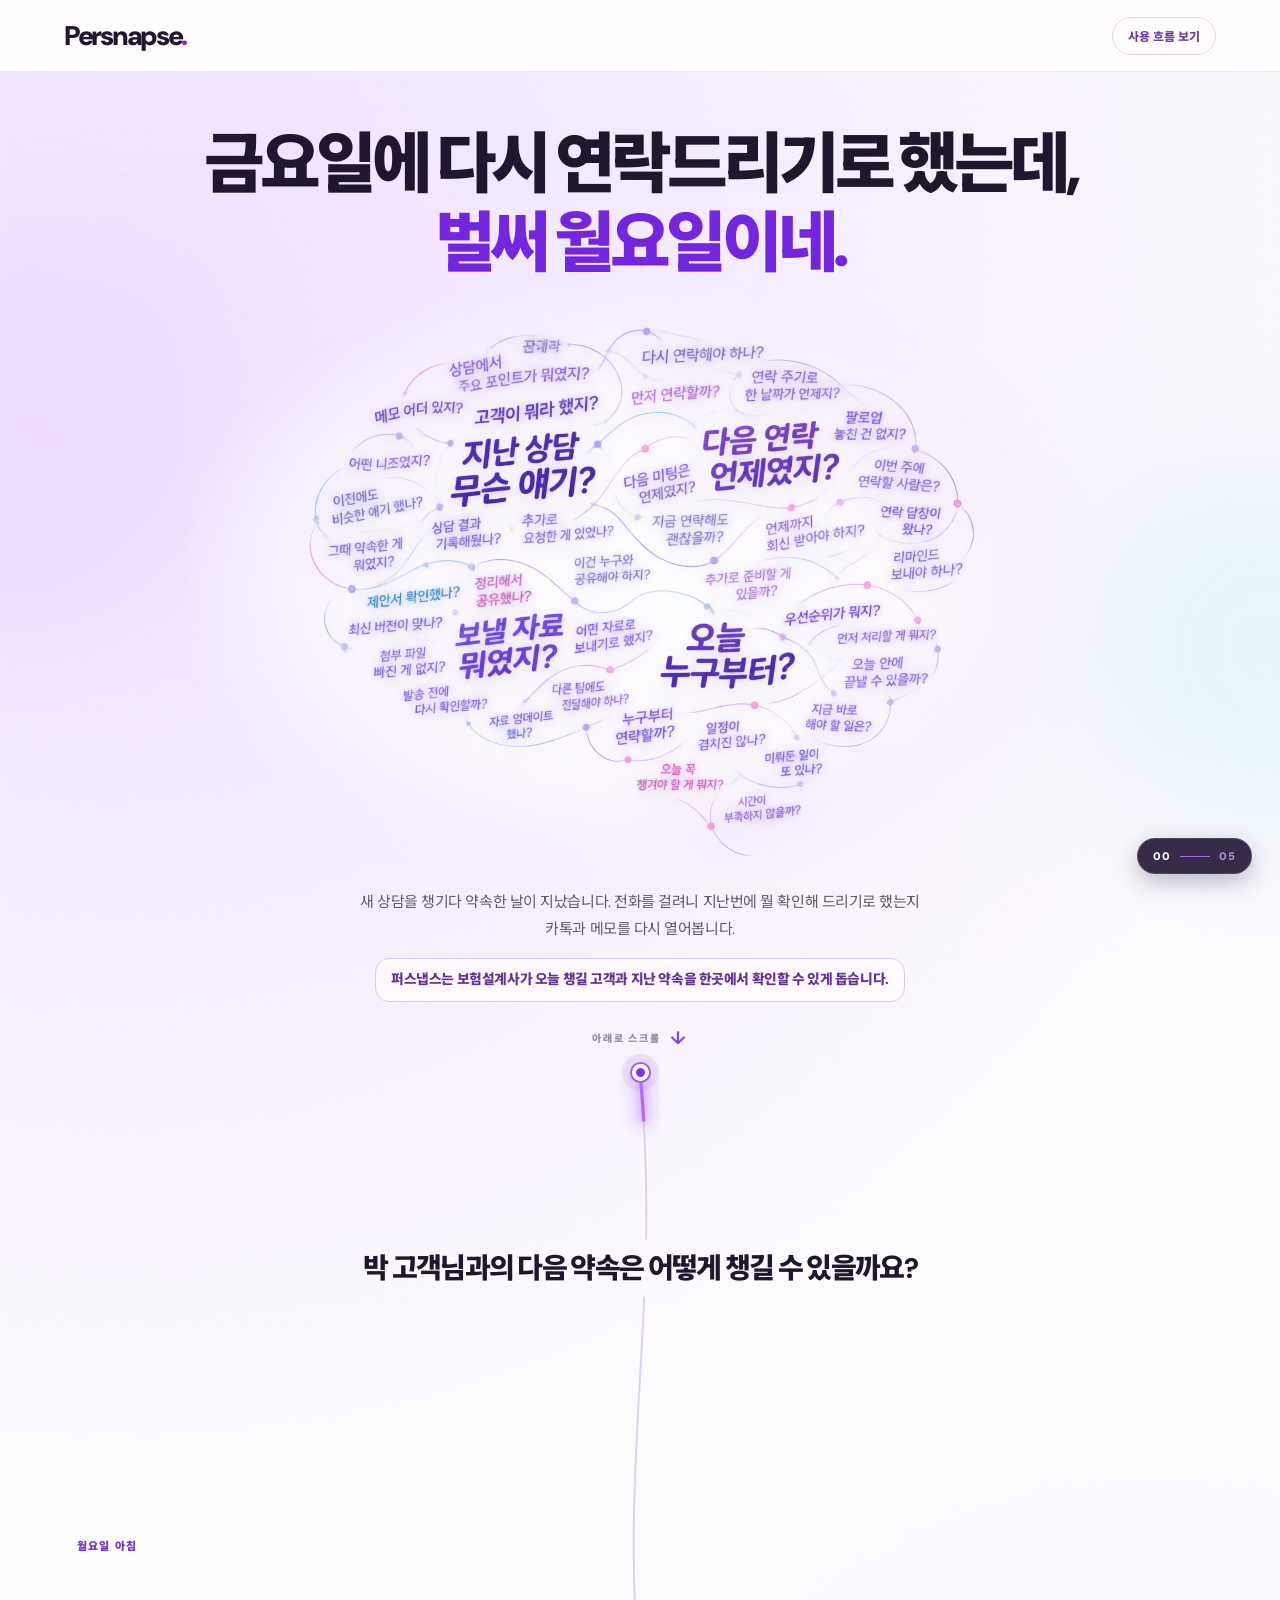
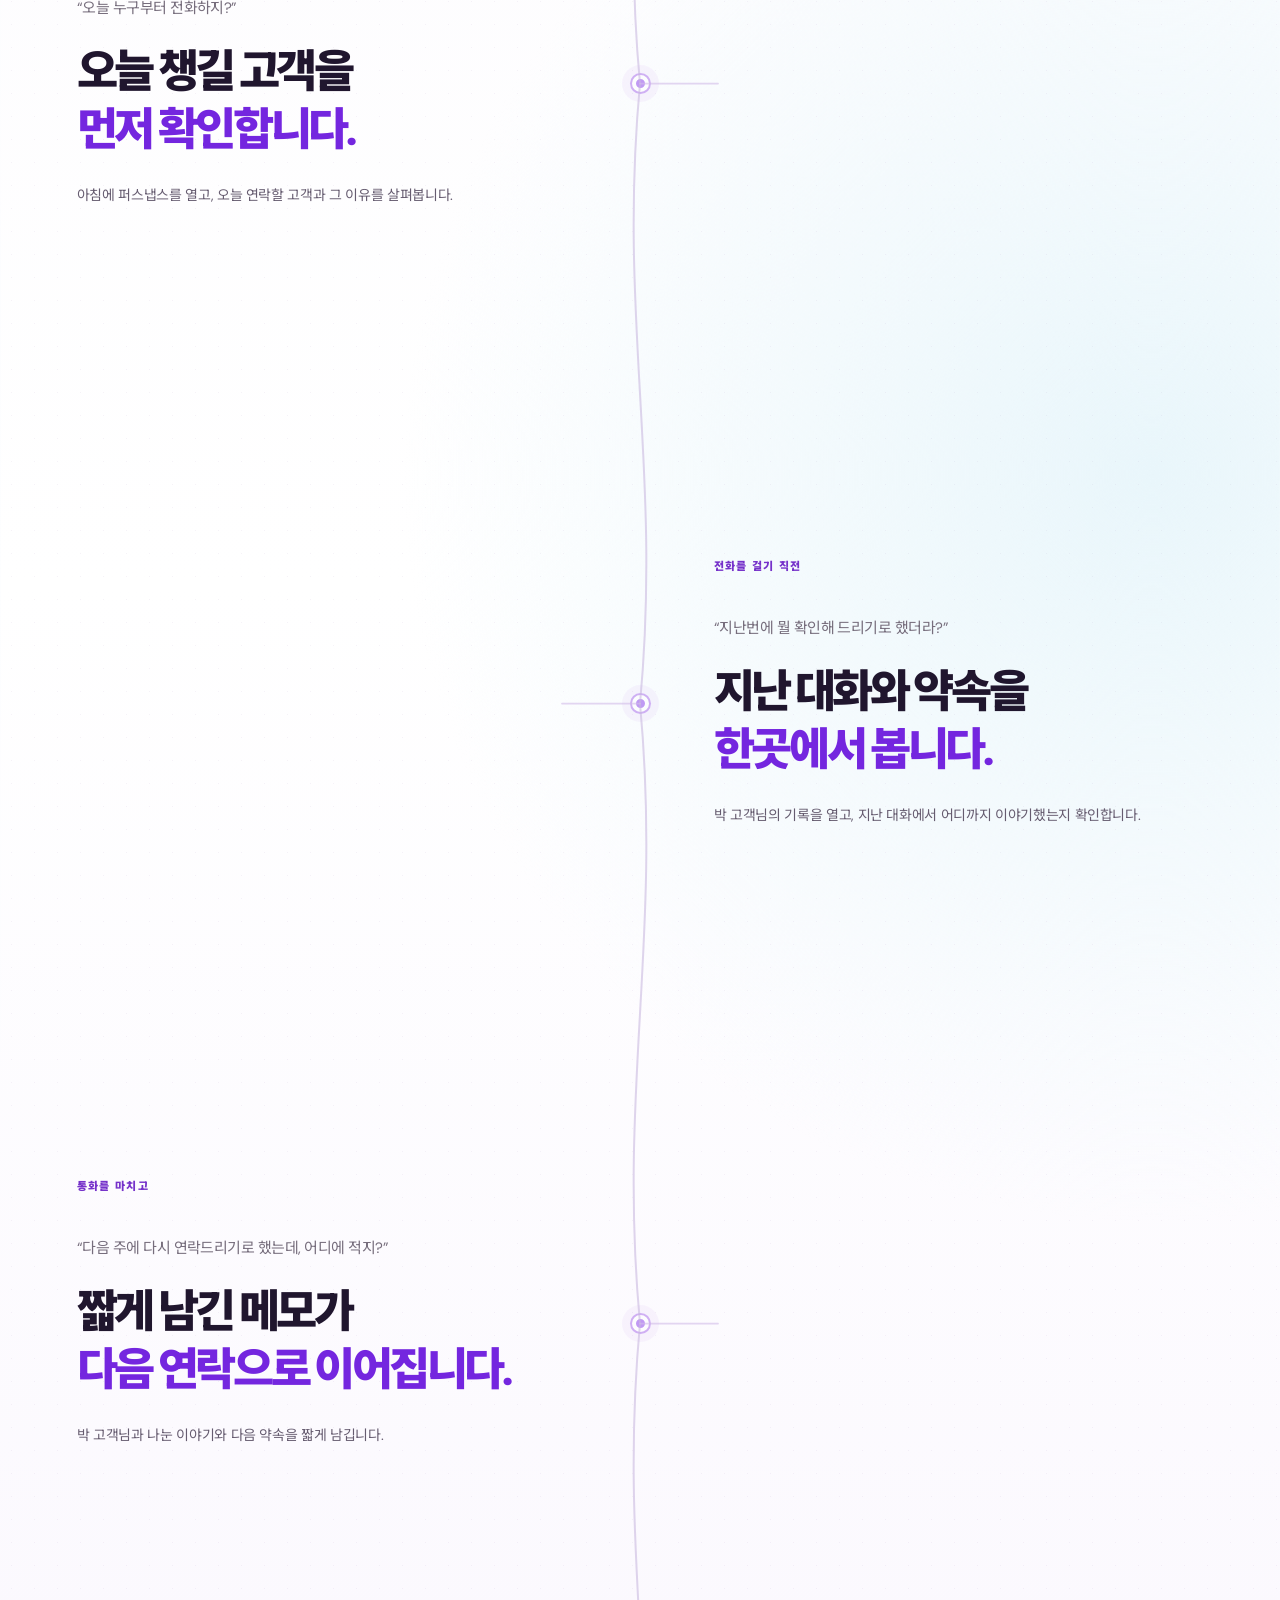
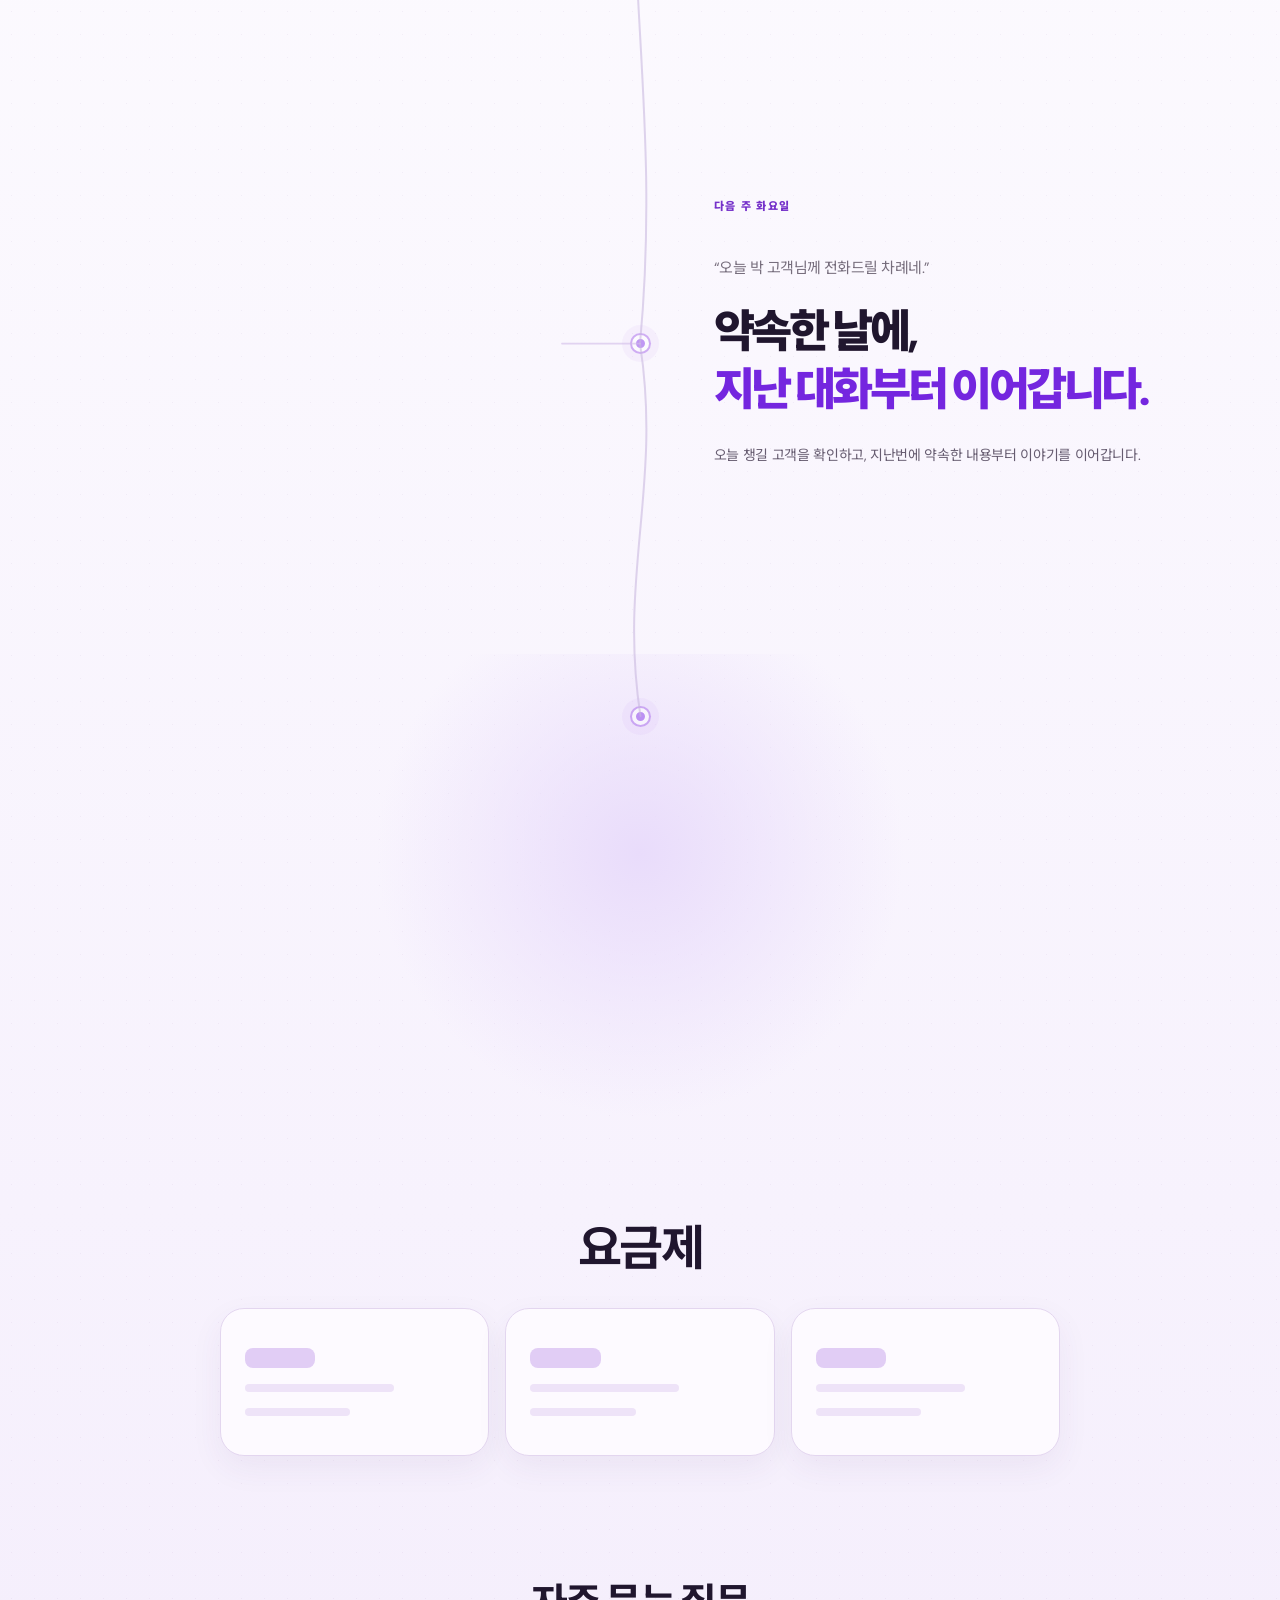
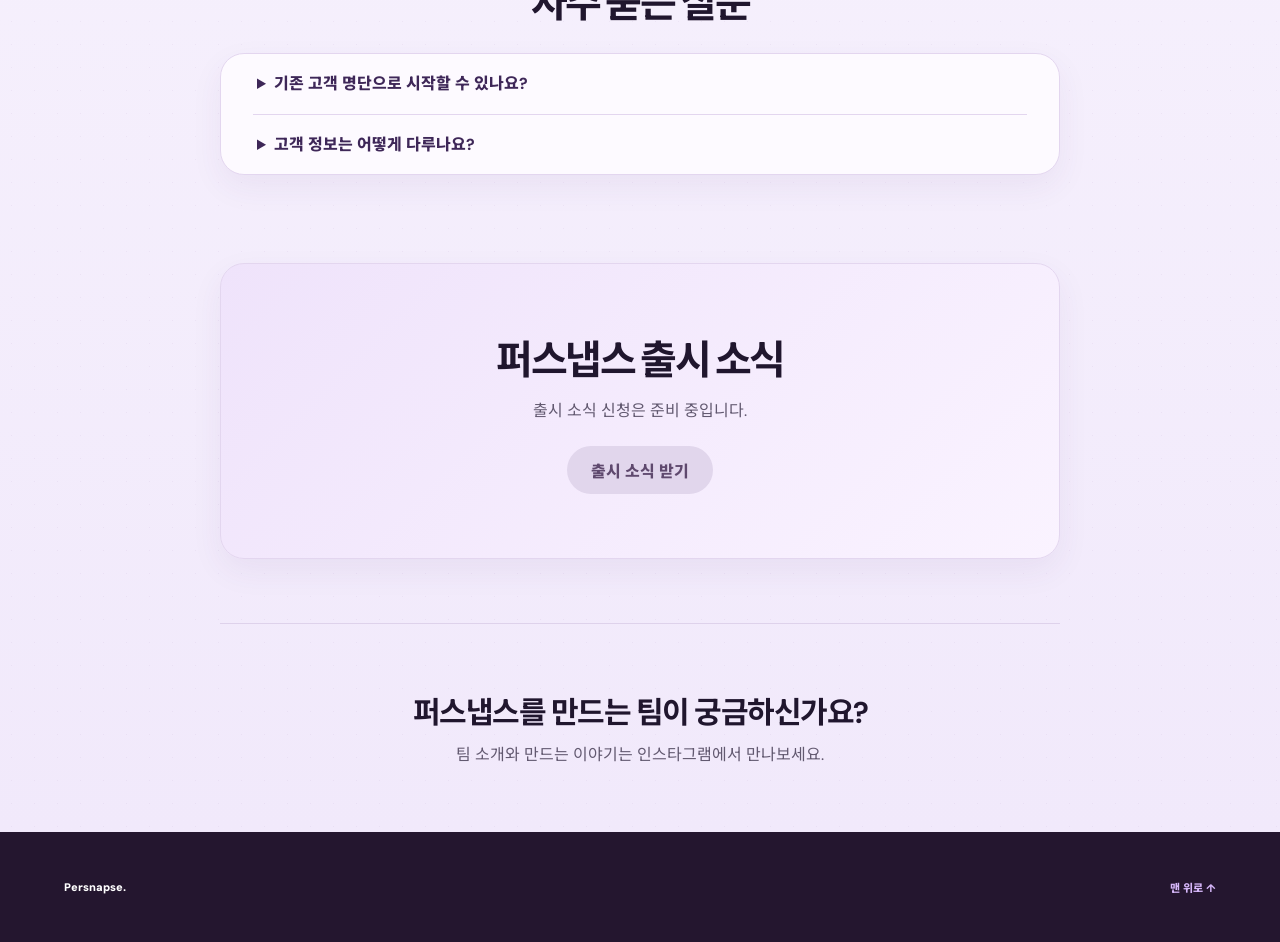
==== concept-01-flow/index.html @ 891c4ada "Update Persnapse concept one landing page" ====
<!doctype html>
<html lang="ko">
<head>
  <meta charset="utf-8">
  <meta name="viewport" content="width=device-width, initial-scale=1">
  <meta name="theme-color" content="#f7f5fc">
  <meta name="description" content="오늘 챙길 고객과 지난 약속을 한곳에서 확인하세요. 보험설계사를 위한 고객관리 도구 퍼스냅스.">
  <title>Persnapse — 다시 연락할 고객을 놓치지 않도록</title>
  <link rel="stylesheet" href="./styles.css?v=story-counter">
  <script src="./app.js?v=story-counter" defer></script>
</head>
<body>
  <header class="topbar">
    <a class="brand" href="#top" aria-label="퍼스냅스 처음으로">Persnapse<span>.</span></a>
    <a class="topbar-link" href="#scene-1">사용 흐름 보기</a>
  </header>

  <main class="story" id="story">
    <svg class="thread" id="thread" aria-hidden="true" preserveAspectRatio="none">
      <defs>
        <filter id="thread-glow" x="-100%" y="-100%" width="300%" height="300%"><feGaussianBlur stdDeviation="9"/></filter>
        <linearGradient id="active-gradient" x1="0" y1="0" x2="0" y2="1"><stop stop-color="#b86aff"/><stop offset=".55" stop-color="#7223e9"/><stop offset="1" stop-color="#35b4c6"/></linearGradient>
        <mask id="thread-text-mask" maskUnits="userSpaceOnUse" maskContentUnits="userSpaceOnUse"></mask>
      </defs>
      <g mask="url(#thread-text-mask)">
      <path class="thread-base" id="thread-base"></path>
      <path class="thread-halo" id="thread-halo"></path>
      <path class="thread-active" id="thread-active"></path>
      <g id="thread-branches"></g>
      <circle class="pulse-halo" id="pulse-halo" r="18"></circle>
      <circle class="pulse-core" id="pulse-core" r="6"></circle>
      <circle class="branch-pulse" id="branch-pulse" r="5"></circle>
      </g>
    </svg>

    <section class="hero" id="top" data-scene="0" aria-labelledby="hero-title">
      <div class="hero-glow glow-left" aria-hidden="true"></div>
      <div class="hero-glow glow-right" aria-hidden="true"></div>
      <div class="hero-stage">
        <div class="hero-intro">
          <h1 id="hero-title">금요일에 다시 연락드리기로 했는데,<br><em>벌써 월요일이네.</em></h1>
        </div>

        <figure class="brain-problem">
          <img class="problem-brain-image" src="../concept-02-assets/hero-thought-brain-v2.png" width="1536" height="1024" alt="지난 상담, 다음 연락, 보낼 자료와 오늘 챙길 고객에 관한 생각들이 글자로 뇌의 형태를 이룬 그림">
        </figure>

        <div class="hero-detail">
          <p>새 상담을 챙기다 약속한 날이 지났습니다. 전화를 걸려니 지난번에 뭘 확인해 드리기로 했는지 카톡과 메모를 다시 열어봅니다.</p>
          <p class="hero-answer">퍼스냅스는 보험설계사가 오늘 챙길 고객과 지난 약속을 한곳에서 확인할 수 있게 돕습니다.</p>
        </div>
      </div>
      <div class="hero-tail"><span class="scroll-hint">아래로 스크롤 <b aria-hidden="true">↓</b></span><span class="anchor" id="anchor-0" aria-hidden="true"></span></div>
    </section>

    <section class="story-intro">
      <p>박 고객님과의 다음 약속은 어떻게 챙길 수 있을까요?</p>
    </section>

    <section class="chapter" id="scene-1" data-scene="1" aria-labelledby="scene-1-title">
      <div class="chapter-copy">
        <div class="chapter-top"><span class="chapter-number">월요일 아침</span></div>
        <p class="before-action">“오늘 누구부터 전화하지?”</p>
        <h2 id="scene-1-title">오늘 챙길 고객을<br><em>먼저 확인합니다.</em></h2>
        <p class="feature-copy">아침에 퍼스냅스를 열고, 오늘 연락할 고객과 그 이유를 살펴봅니다.</p>
      </div>
      <span class="anchor chapter-anchor" id="anchor-1" aria-hidden="true"></span>
      <div class="chapter-art journey-art reveal">
        <span class="art-port" aria-hidden="true"></span>
        <h3>오늘 챙길 고객</h3>
        <div class="journey-card"><strong>박 고객님</strong><p>지난 금요일에 다시 연락하기로 했어요.</p></div>
      </div>
    </section>

    <section class="chapter chapter-flip" id="scene-2" data-scene="2" aria-labelledby="scene-2-title">
      <div class="chapter-copy">
        <div class="chapter-top"><span class="chapter-number">전화를 걸기 직전</span></div>
        <p class="before-action">“지난번에 뭘 확인해 드리기로 했더라?”</p>
        <h2 id="scene-2-title">지난 대화와 약속을<br><em>한곳에서 봅니다.</em></h2>
        <p class="feature-copy">박 고객님의 기록을 열고, 지난 대화에서 어디까지 이야기했는지 확인합니다.</p>
      </div>
      <span class="anchor chapter-anchor" id="anchor-2" aria-hidden="true"></span>
      <div class="chapter-art journey-art reveal">
        <span class="art-port" aria-hidden="true"></span>
        <h3>박 고객님과의 지난 대화</h3>
        <div class="journey-card"><strong>지난 상담 메모</strong><p>보내주신 서류를 확인하고 다시 전화드리기로 했어요.</p></div>
      </div>
    </section>

    <section class="chapter" id="scene-3" data-scene="3" aria-labelledby="scene-3-title">
      <div class="chapter-copy">
        <div class="chapter-top"><span class="chapter-number">통화를 마치고</span></div>
        <p class="before-action">“다음 주에 다시 연락드리기로 했는데, 어디에 적지?”</p>
        <h2 id="scene-3-title">짧게 남긴 메모가<br><em>다음 연락으로 이어집니다.</em></h2>
        <p class="feature-copy">박 고객님과 나눈 이야기와 다음 약속을 짧게 남깁니다.</p>
      </div>
      <span class="anchor chapter-anchor" id="anchor-3" aria-hidden="true"></span>
      <div class="chapter-art journey-art reveal">
        <span class="art-port" aria-hidden="true"></span>
        <h3>박 고객님과의 통화 기록</h3>
        <div class="journey-card"><strong>오늘 남긴 메모</strong><p>다음 주 화요일에 빠진 서류가 없는지 확인해서 연락드리기로 했어요.</p></div>
      </div>
    </section>

    <section class="chapter chapter-flip" id="scene-4" data-scene="4" aria-labelledby="scene-4-title">
      <div class="chapter-copy">
        <div class="chapter-top"><span class="chapter-number">다음 주 화요일</span></div>
        <p class="before-action">“오늘 박 고객님께 전화드릴 차례네.”</p>
        <h2 id="scene-4-title">약속한 날에,<br><em>지난 대화부터 이어갑니다.</em></h2>
        <p class="feature-copy">오늘 챙길 고객을 확인하고, 지난번에 약속한 내용부터 이야기를 이어갑니다.</p>
      </div>
      <span class="anchor chapter-anchor" id="anchor-4" aria-hidden="true"></span>
      <div class="chapter-art journey-art reveal">
        <span class="art-port" aria-hidden="true"></span>
        <h3>오늘 챙길 고객</h3>
        <div class="journey-card"><strong>박 고객님</strong><p>지난 통화에서 약속한 서류 확인 결과를 알려드릴 차례예요.</p></div>
      </div>
    </section>

    <section class="finale" id="scene-5" data-scene="5" aria-labelledby="final-title">
      <span class="anchor finale-anchor" id="anchor-5" aria-hidden="true"></span>
      <div class="finale-content reveal">
        <h2 id="final-title">보험 영업에만<br><em>열정을 쏟을 수 있게.</em></h2>
        <p>오늘 챙길 고객과 지난 약속은 퍼스냅스에서 확인하고, 고객과의 대화에 집중하세요.</p>
        <div class="finale-connection"><span>설계사</span><i></i><b aria-hidden="true">✦</b><i></i><span>고객</span></div>
      </div>
    </section>
    <div class="landing-ending">
      <section class="pricing-preview" aria-labelledby="pricing-title">
        <h2 id="pricing-title">요금제</h2>
        <div class="pricing-preview-grid" aria-hidden="true">
          <div class="pricing-preview-card"><i></i><i></i><i></i></div>
          <div class="pricing-preview-card"><i></i><i></i><i></i></div>
          <div class="pricing-preview-card"><i></i><i></i><i></i></div>
        </div>
      </section>
      <section class="landing-faq" aria-labelledby="faq-title">
        <h2 id="faq-title">자주 묻는 질문</h2>
        <div class="landing-faq-list">
          <details>
            <summary>기존 고객 명단으로 시작할 수 있나요?</summary>
            <p>지금 쓰고 계신 엑셀이나 CSV 명단으로 시작할 수 있도록 준비 중입니다. 지원하는 파일 형식과 필수 항목은 출시할 때 안내하겠습니다.</p>
          </details>
          <details>
            <summary>고객 정보는 어떻게 다루나요?</summary>
            <p>어떤 고객 정보를 받는지, 얼마나 보관하는지, 삭제는 어떻게 요청하는지 출시 전에 개인정보 처리 안내에서 확인할 수 있도록 준비하겠습니다.</p>
          </details>
        </div>
      </section>
      <section class="launch-section" aria-labelledby="launch-title">
        <h2 id="launch-title">퍼스냅스 출시 소식</h2>
        <p id="launch-status">출시 소식 신청은 준비 중입니다.</p>
        <!-- Replace the disabled button with a link when signups open. -->
        <button class="launch-button" type="button" aria-describedby="launch-status" disabled>출시 소식 받기</button>
      </section>
      <section class="team-section" aria-labelledby="team-title">
        <h2 id="team-title">퍼스냅스를 만드는 팀이 궁금하신가요?</h2>
        <p>팀 소개와 만드는 이야기는 인스타그램에서 만나보세요.</p>
        <!-- Add the official Instagram profile link here when the team provides its URL. -->
      </section>
    </div>
  </main>

  <footer class="site-footer"><span>Persnapse.</span><a href="#top">맨 위로 ↑</a></footer>
  <div class="scene-counter" aria-hidden="true"><span id="counter-now">00</span><i></i><span>05</span></div>
</body>
</html>
---- concept-01-flow/styles.css ----
@import url('https://fonts.googleapis.com/css2?family=DM+Sans:wght@400;500;600;700;800&family=Noto+Sans+KR:wght@400;500;600;700;800;900&display=swap');

:root{--ink:#20162e;--muted:#756b83;--violet:#7426df;--violet-2:#a75bf8;--cyan:#42bcc9;--pale:#f8f5fd;--line:#e7ddf2;--white:#fff;font-family:'DM Sans','Noto Sans KR',sans-serif;color:var(--ink);background:var(--pale)}
*{box-sizing:border-box}html{scroll-behavior:smooth}body{margin:0;min-width:320px;overflow-x:hidden}a{color:inherit}button{font:inherit}
::selection{background:#d9bcfa;color:#2e1058}
.topbar{height:72px;position:relative;z-index:20;display:flex;align-items:center;justify-content:space-between;padding:0 clamp(22px,5vw,80px);background:#fffdfdf0;border-bottom:1px solid #eee7f5}
.brand{text-decoration:none;font-size:27px;font-weight:900;letter-spacing:-.085em;color:#221532}.brand span{color:var(--violet)}
.topbar-center{font-size:10px;letter-spacing:.18em;font-weight:800;color:#8f839e;display:flex;align-items:center;gap:12px}.topbar-center b{color:#7221de}.topbar-center i{width:1px;height:13px;background:#d2c4dd}
.topbar-link{text-decoration:none;font-size:12px;font-weight:800;color:#6d3ba9;border:1px solid #dfd0ee;border-radius:99px;padding:9px 15px;transition:background .25s,color .25s}.topbar-link:hover{background:#7426df;color:#fff}.topbar-link span{padding-left:7px;font-size:16px}
.story{position:relative;isolation:isolate;background:radial-gradient(circle at 9% 5%,#eee0ff 0,transparent 22%),radial-gradient(circle at 90% 36%,#e9f6fb 0,transparent 20%),linear-gradient(180deg,#faf8fd 0%,#fff 38%,#f7f2fd 78%,#f1e9fb 100%)}
.story::before{content:"";position:absolute;inset:0;z-index:-1;background-image:radial-gradient(#8a60aa13 .8px,transparent .8px);background-size:23px 23px;pointer-events:none}
.thread{position:absolute;inset:0;width:100%;height:100%;z-index:5;overflow:visible;pointer-events:none}.thread path{fill:none;stroke-linecap:round;stroke-linejoin:round}.thread-base{stroke:#c9b7de;stroke-width:2;stroke-dasharray:3 10;opacity:.62}.thread-halo{stroke:#a55bf5;stroke-width:18;opacity:.27;filter:url(#thread-glow)}.thread-active{stroke:url(#active-gradient);stroke-width:3.3;filter:drop-shadow(0 0 4px #b469f6b5)}.pulse-halo{fill:#a764fa;opacity:.17;filter:url(#thread-glow)}.pulse-core{fill:#fff;stroke:#8b38ed;stroke-width:3;filter:drop-shadow(0 0 8px #a45afa)}
.hero{position:relative;min-height:890px;padding:80px clamp(20px,5vw,80px) 0;overflow:hidden}.hero-glow{position:absolute;pointer-events:none;border-radius:50%;filter:blur(65px);opacity:.55}.glow-left{width:360px;height:360px;background:#e7d4fc;left:-180px;top:200px}.glow-right{width:390px;height:390px;background:#d8eff7;right:-180px;top:380px}
.hero-intro{position:relative;z-index:6;text-align:center;margin:0 auto 44px}.eyebrow{display:inline-flex;align-items:center;gap:9px;padding:9px 15px;background:#f1e8fb;border:1px solid #e0c9f8;border-radius:100px;color:#6333a3;font-size:11px;font-weight:800;letter-spacing:.01em}.live-dot{width:7px;height:7px;background:#8652e9;border-radius:50%;box-shadow:0 0 0 4px #deccf7}
h1,h2,p{word-break:keep-all}.hero h1{font-size:clamp(44px,5.25vw,78px);letter-spacing:-.085em;line-height:1.17;margin:22px 0 14px;font-weight:900}.hero h1 em,.chapter h2 em,.finale h2 em{font-style:normal;color:var(--violet)}.hero-intro>p{font-size:clamp(14px,1.2vw,17px);color:#70667b;margin:0;letter-spacing:-.025em}
.brain-pair{position:relative;z-index:6;max-width:1220px;margin:0 auto;display:grid;grid-template-columns:minmax(0,1fr) 80px minmax(0,1fr);align-items:center;gap:10px}.brain-state{height:428px;border-radius:28px;padding:24px 24px 18px;display:flex;flex-direction:column;overflow:hidden;position:relative;box-shadow:0 26px 58px #3f215017}.brain-before{background:linear-gradient(140deg,#fffdfc,#faf3f2);border:1px solid #eadbdc}.brain-after{background:radial-gradient(circle at 50% 55%,#fff 8%,#f9f3ff 59%,#efe4ff);border:1px solid #d9c4f4;box-shadow:0 28px 65px #682ac224}
.brain-caption{position:relative;z-index:2}.brain-caption>span{font-size:10px;font-weight:900;letter-spacing:.16em;color:#a18b96}.brain-after .brain-caption>span{color:#8545d4}.brain-caption h2{font-size:21px;line-height:1.3;letter-spacing:-.055em;margin:7px 0 1px}.brain-caption p{font-size:11px;color:#918795;margin:0}
.brain-visual{position:relative;flex:1;min-height:0}.brain-svg,.orbit-svg{position:absolute;inset:0;width:100%;height:100%;overflow:visible}.brain-svg{transform:scale(.81);transform-origin:center 50%}.brain-form{fill:#f9eff0;stroke:#896d7e;stroke-width:3;stroke-linejoin:round}.brain-fold{fill:none;stroke:#c4b1b9;stroke-width:2;stroke-linecap:round}.brain-scribble{fill:none;stroke:#b894aa;stroke-width:2.2;stroke-linecap:round;stroke-dasharray:5 4;opacity:.65}.after-brain{transform:scale(.69);filter:drop-shadow(0 13px 12px #6e36b325)}.after-brain .brain-form{fill:#f1e6ff;stroke:#8b43dc}.after-brain .brain-fold{stroke:#b899e2}.orbit-svg{transform:scale(.91)}.orbit-svg ellipse{fill:none;stroke:#b68cdd;stroke-width:1.7;stroke-dasharray:4 8}.orbit-svg ellipse:nth-child(2){stroke:#8bcbd5;opacity:.7}.orbit-svg path{fill:none;stroke:#a98bd2;stroke-width:2;stroke-linecap:round}
.thought,.orbit-label{position:absolute;z-index:3;white-space:nowrap;padding:6px 9px;font-size:10px;font-weight:800;border-radius:8px;background:#fffdfa;border:1px solid #dfd0d6;box-shadow:0 8px 14px #59465a15;color:#695864;transition:transform .7s,opacity .7s}.t1{left:19%;top:17%;transform:rotate(-8deg)}.t2{right:17%;top:28%;transform:rotate(6deg)}.t3{left:17%;bottom:26%;transform:rotate(4deg)}.t4{right:16%;bottom:21%;color:#6532a1;background:#faf5ff;border-color:#d8baf7;transform:rotate(-4deg)}.brain-before .thought:not(.t4){animation:thoughtDrift 4.5s ease-in-out infinite alternate}.brain-before .t2{animation-delay:-2s}.brain-before .t3{animation-delay:-3s}
.brain-focus{position:absolute;z-index:4;left:50%;top:49%;transform:translate(-50%,-50%);text-align:center;font-weight:900;line-height:1.35;font-size:14px;color:#5d249d;white-space:nowrap}.orbit-label{border-radius:99px;color:#693a9b;border-color:#dac5f1;background:#fff}.o1{left:4%;top:16%}.o2{right:3%;top:18%}.o3{left:5%;bottom:18%}.o4{right:2%;bottom:18%}.brain-after .orbit-label{animation:nodeFloat 5s ease-in-out infinite alternate}.brain-after .o2{animation-delay:-2s}.brain-after .o3{animation-delay:-1s}.brain-after .o4{animation-delay:-3s}.brain-foot{font-size:11px;font-weight:700;color:#9a8795;text-align:center}.brain-after .brain-foot{color:#956fc0}
.brain-shift{text-align:center;color:#8b4ad4;display:flex;align-items:center;flex-direction:column;gap:4px}.brain-shift span{display:grid;place-items:center;width:46px;height:46px;border-radius:50%;background:#fff;border:1px solid #dec6f6;box-shadow:0 0 0 9px #e6d3f66b;font-size:24px}.brain-shift small{font-size:10px;font-weight:800;white-space:nowrap;letter-spacing:-.04em}
.mind-visual{display:block}.mind-image{display:block;position:absolute;inset:0;width:100%;height:100%;object-fit:contain;filter:drop-shadow(0 7px 8px #5f3d7e14)}.brain-after .mind-image{filter:drop-shadow(0 8px 11px #7f35c32b)}
.hero-tail{position:relative;z-index:6;display:flex;align-items:center;flex-direction:column;margin:33px auto 0;min-height:143px}.tail-label{font-size:13px;font-weight:800;color:#6c4a9b}.anchor{display:block;width:17px;height:17px;border-radius:50%;border:4px solid #fff;background:#8231ea;box-shadow:0 0 0 2px #a15fe9,0 0 0 10px #b577ea26;z-index:7;position:relative;flex:none}.hero-tail .anchor{margin-top:24px}.scroll-hint{margin-top:29px;display:flex;align-items:center;gap:9px;font-size:10px;font-weight:900;letter-spacing:.18em;color:#9b8aa8}.scroll-hint b{font-size:18px;color:#8b4ad4;animation:hintDown 2s ease-in-out infinite}
.ratio-note{font-size:10px;color:#a194ac;margin-top:6px;text-align:center}
.story-intro{min-height:260px;display:flex;flex-direction:column;align-items:center;justify-content:center;text-align:center;padding:70px 24px 35px;position:relative;z-index:2}.story-intro>span{font-size:10px;font-weight:900;letter-spacing:.2em;color:#9b6acb}.story-intro p{font-size:clamp(18px,2.2vw,29px);font-weight:850;letter-spacing:-.06em;margin:15px 0 6px}.story-intro small{color:#958b9d;font-size:12px}
.chapter{position:relative;z-index:2;min-height:740px;max-width:1380px;margin:0 auto;display:grid;grid-template-columns:minmax(0,1fr) 90px minmax(0,1fr);align-items:center;gap:16px;padding:70px clamp(30px,5vw,68px)}.chapter-copy{max-width:520px;padding:0 clamp(0px,1vw,18px)}.chapter-flip .chapter-copy{grid-column:3;grid-row:1}.chapter-flip .chapter-art{grid-column:1;grid-row:1}.chapter-anchor{grid-column:2;grid-row:1;justify-self:center;align-self:center}.chapter-top{display:flex;align-items:center;gap:20px;margin-bottom:42px}.chapter-number{font-size:11px;letter-spacing:.12em;font-weight:900;color:#7632ca}.chapter-time{font-size:10px;letter-spacing:.1em;font-weight:800;color:#afa2b8}.before-label{font-size:11px;color:#a0899c;font-weight:900;letter-spacing:.08em;margin:0 0 8px}.before-action{font-size:15px;color:#766d7c;line-height:1.75;letter-spacing:-.035em;margin:0 0 22px;max-width:420px}.chapter h2{font-size:clamp(30px,3.5vw,49px);font-weight:900;letter-spacing:-.075em;line-height:1.3;margin:0 0 22px}.feature-copy{font-size:14px;line-height:1.9;color:#665c70;letter-spacing:-.025em;max-width:480px;margin:0 0 22px}.feature-tag{font-size:10px;font-weight:800;color:#8d66ae;border:1px solid #e7d7f3;background:#faf5ff;padding:8px 12px;border-radius:99px;display:inline-block}
.chapter-art{height:420px;border-radius:30px;position:relative;overflow:hidden;background:#fbf8ff;border:1px solid #e8dcf2;box-shadow:0 28px 60px #3f255011;transition:box-shadow .5s,transform .5s}.chapter.is-current .chapter-art{box-shadow:0 35px 80px #7333be24;transform:translateY(-5px)}.art-kicker{position:absolute;z-index:5;left:27px;top:24px;font-size:10px;font-weight:900;letter-spacing:.15em;color:#9b77bb}
.record-art{background:radial-gradient(circle at 70% 65%,#eadbff 0,transparent 46%),#fbf9fd}.fragment{position:absolute;z-index:3;border-radius:10px;padding:9px 13px;background:#fff;border:1px solid #e5d8ee;box-shadow:0 12px 20px #4c2d6120;font-size:12px;font-weight:800;color:#725f85;white-space:nowrap;transition:transform .8s,opacity .8s}.fragment span{font-size:17px;color:#9351db;padding-right:6px;vertical-align:-2px}.fragment-one{left:13%;top:27%;transform:rotate(-8deg)}.fragment-two{right:11%;top:25%;transform:rotate(7deg)}.fragment-three{left:36%;top:45%;transform:rotate(3deg)}.record-art.is-current .fragment-one,.chapter.is-current .fragment-one{transform:translate(22px,19px) rotate(-4deg)}.chapter.is-current .fragment-two{transform:translate(-22px,18px) rotate(3deg)}.chapter.is-current .fragment-three{transform:translateY(9px)}.mini-line{position:absolute;height:2px;background:#c1a2e9;transform-origin:left;opacity:.5}.l1{width:128px;left:29%;top:41%;transform:rotate(30deg)}.l2{width:125px;left:57%;top:41%;transform:rotate(145deg)}.l3{width:93px;left:46%;top:55%;transform:rotate(90deg)}.profile-card{position:absolute;z-index:4;left:8%;right:8%;bottom:34px;min-height:98px;display:flex;align-items:center;gap:14px;border-radius:18px;padding:17px 20px;background:#fff;border:1px solid #dcc5f2;box-shadow:0 15px 30px #58289326}.profile-avatar{width:48px;height:48px;border-radius:15px;background:#e8d4ff;color:#6c27c1;display:grid;place-items:center;font-weight:900;font-size:17px;flex:none}.profile-card small,.answer-card small,.task-card small{display:block;color:#a28caf;font-size:10px;font-weight:800;margin-bottom:5px}.profile-card strong,.answer-card strong,.task-card strong{display:block;font-size:14px;letter-spacing:-.04em}.profile-card p,.answer-card p{font-size:11px;color:#8a7c95;margin:5px 0 0}.profile-spark{margin-left:auto;font-size:24px;color:#893ee2}
.map-art{background:radial-gradient(circle at 50% 50%,#efe5ff 0,#fbf8ff 50%,#f9f5ff 100%)}.map-lines{position:absolute;inset:0;width:100%;height:100%}.map-lines path{fill:none;stroke:#b89adc;stroke-width:1.7;stroke-dasharray:3 7;transition:stroke-dasharray .7s,stroke .7s}.chapter.is-current .map-lines path{stroke:#9c63e2;stroke-dasharray:5 4}.map-node{position:absolute;z-index:2;display:grid;place-items:center;min-width:58px;height:58px;border-radius:50%;background:#fff;border:1.5px solid #d5b7ef;box-shadow:0 7px 18px #7543a830;color:#7545a0;font-size:10px;font-weight:900;padding:0 9px;white-space:nowrap;transition:transform .7s,box-shadow .7s}.map-center{left:calc(50% - 25px);top:calc(49% - 25px);width:50px;height:50px;background:#7632d9;color:#fff;border-color:#7632d9;font-size:14px}.map-a{left:15%;top:18%}.map-b{right:13%;top:16%}.map-c{left:9%;bottom:18%;width:82px;height:82px;color:#5b2498;border:3px solid #9b56e9}.map-d{right:11%;bottom:18%}.map-e{left:62%;bottom:8%;width:46px;height:46px;min-width:46px;font-size:9px}.chapter.is-current .map-c{transform:scale(1.12);box-shadow:0 0 0 12px #a768f328,0 8px 24px #8d3ae545}.map-info{position:absolute;z-index:3;left:32%;bottom:9%;padding:11px 15px;border:1px solid #e0d2ef;border-radius:12px;background:#fff;box-shadow:0 10px 20px #65488c20;display:flex;flex-direction:column;gap:2px}.map-info b{font-size:11px}.map-info small{font-size:10px;color:#8a7c95}
.calendar-art{background:radial-gradient(circle at 82% 75%,#e9ddfa 0,transparent 45%),#fbf9ff;padding:60px 28px 20px}.calendar-head{display:flex;justify-content:space-between;align-items:center;margin-bottom:18px;font-size:19px;font-weight:900;letter-spacing:-.06em}.calendar-head b{color:#a492b6;font-size:16px;letter-spacing:.2em}.calendar-week,.calendar-days{display:grid;grid-template-columns:repeat(7,1fr);text-align:center;gap:7px}.calendar-week{color:#9b8da8;font-size:10px;font-weight:800;margin-bottom:10px}.calendar-days span{height:39px;display:grid;place-items:center;font-size:11px;color:#82768e;border-radius:9px}.calendar-days .day-active{background:#8537e9;color:#fff;font-weight:900;box-shadow:0 0 0 7px #d8b8fc76;transition:box-shadow .5s}.chapter.is-current .day-active{box-shadow:0 0 0 13px #d8b8fc75,0 0 20px #9852ed}.task-card{position:absolute;left:8%;right:8%;bottom:28px;display:flex;align-items:center;gap:13px;background:#fff;border:1px solid #dbc5f5;border-radius:15px;box-shadow:0 12px 25px #69409b21;padding:14px 16px;transition:transform .6s}.chapter.is-current .task-card{transform:translateY(-6px)}.task-check{width:36px;height:36px;border-radius:10px;background:#e7d8fa;display:grid;place-items:center;color:#7b32d6;font-weight:900}.task-arrow{margin-left:auto;color:#9b69d1;font-size:20px}
.search-art{background:radial-gradient(circle at 35% 30%,#eee2fc,transparent 52%),#fbfaff;padding:70px 28px 28px}.query-bubble{position:relative;margin:12px auto 0;max-width:390px;padding:20px 23px;border:1px solid #d6b8ef;background:#fff;border-radius:20px 20px 6px 20px;box-shadow:0 16px 35px #63398d1d;color:#43265e;font-size:15px;font-weight:800;line-height:1.65;letter-spacing:-.035em}.query-bubble span{position:absolute;right:20px;bottom:15px;color:#8d46d6;font-size:20px}.search-route{height:74px;display:flex;align-items:center;justify-content:center;gap:26px}.search-route i{width:8px;height:8px;background:#ab7ade;border-radius:50%;box-shadow:0 0 0 5px #eadcf8;opacity:.55}.chapter.is-current .search-route i{animation:signalDots 1.5s ease-in-out infinite}.chapter.is-current .search-route i:nth-child(2){animation-delay:.15s}.chapter.is-current .search-route i:nth-child(3){animation-delay:.3s}.chapter.is-current .search-route i:nth-child(4){animation-delay:.45s}.chapter.is-current .search-route i:nth-child(5){animation-delay:.6s}.answer-card{display:flex;align-items:center;gap:15px;margin:auto;max-width:390px;padding:18px 20px;border-radius:17px;background:#fff;border:1px solid #ddc5f1;box-shadow:0 16px 34px #673d8c1e}.answer-mark{width:42px;height:42px;display:grid;place-items:center;border-radius:13px;background:#e9d7ff;color:#8232d7;font-size:23px;flex:none}
.finale{position:relative;z-index:2;min-height:850px;display:flex;align-items:center;justify-content:center;flex-direction:column;text-align:center;padding:90px 24px 140px;background:radial-gradient(circle at 50% 39%,#e9dcfb 0,transparent 37%)}.finale-anchor{position:absolute;top:110px;left:calc(50% - 8px)}.finale-content{margin-top:85px}.finale-kicker{font-size:11px;color:#905bc2;font-weight:900;letter-spacing:.18em}.finale h2{font-size:clamp(45px,6.2vw,82px);line-height:1.18;letter-spacing:-.08em;margin:19px 0 20px}.finale-content>p{color:#736581;font-size:15px;letter-spacing:-.03em}.finale-connection{display:flex;align-items:center;justify-content:center;gap:13px;margin:45px auto 75px}.finale-connection span{border-radius:99px;background:#fff;border:1px solid #d8c2ed;padding:13px 24px;color:#7140a5;font-size:13px;font-weight:900;box-shadow:0 10px 22px #6a329c1c}.finale-connection i{display:block;width:85px;height:2px;background:linear-gradient(90deg,#ba9bde,#7b2de3)}.finale-connection b{font-size:23px;color:#7832d2;box-shadow:0 0 20px #9d56ec}.upcoming{max-width:580px;background:#ffffffb9;border:1px solid #ddcbec;border-radius:18px;padding:18px 23px;box-shadow:0 12px 30px #5e3a8514;text-align:left}.upcoming span{display:block;font-size:10px;font-weight:900;letter-spacing:.12em;color:#9d79b7;margin-bottom:8px}.upcoming strong{display:block;font-size:16px;letter-spacing:-.04em}.upcoming p{font-size:12px;color:#867a90;line-height:1.7;margin:7px 0 0}
.site-footer{min-height:110px;background:#24162f;color:#dbccea;display:flex;align-items:center;justify-content:space-between;gap:20px;padding:24px clamp(22px,5vw,80px);font-size:11px}.site-footer span{font-weight:900;color:#fff;white-space:nowrap}.site-footer p{max-width:560px;line-height:1.6;margin:0}.site-footer a{white-space:nowrap;text-decoration:none;font-weight:800;color:#d6b7fa}
.scene-counter{position:fixed;right:28px;bottom:26px;z-index:30;display:flex;align-items:center;gap:9px;background:#241735e8;color:#fff;border:1px solid #ffffff22;border-radius:99px;padding:10px 15px;font-size:11px;font-weight:900;letter-spacing:.08em;box-shadow:0 8px 25px #2c174849}.scene-counter i{width:30px;height:1px;background:#a665ef}.scene-counter span:last-child{color:#ac8ac8}
.motion-ready .reveal{opacity:0;transform:translateY(24px);transition:opacity .75s ease,transform .75s ease}.motion-ready .reveal.is-visible{opacity:1;transform:translateY(0)}
.thread-branch-base{fill:none;stroke:#d2bde9;stroke-width:1.8;stroke-dasharray:3 8;stroke-linecap:round;opacity:.8}.thread-branch-active{fill:none;stroke:#8e42e9;stroke-width:3;stroke-linecap:round;filter:drop-shadow(0 0 6px #a760eb);opacity:0;transition:stroke-dashoffset .9s ease,opacity .25s}.thread-branch-active.is-active{opacity:1}.branch-pulse{fill:#fff;stroke:#8b38ed;stroke-width:2.5;filter:drop-shadow(0 0 7px #aa5af2);opacity:0}
.art-port{position:absolute;z-index:6;left:9px;top:calc(50% - 7px);width:14px;height:14px;border-radius:50%;background:#fff;border:3px solid #9b53eb;box-shadow:0 0 0 7px #bd85ed45,0 0 17px #9a50e3}.chapter-flip .art-port{left:auto;right:9px}
@media(max-height:800px) and (min-width:761px){.hero{padding-top:36px;min-height:740px}.hero-intro{margin-bottom:24px}.hero h1{font-size:clamp(43px,4.5vw,61px);margin:13px 0 8px}.brain-state{height:336px}.hero-tail{margin-top:23px}.brain-visual{margin-top:-9px}}
@keyframes thoughtDrift{to{translate:0 -6px}}@keyframes nodeFloat{to{translate:0 -5px}}@keyframes hintDown{50%{transform:translateY(6px)}}@keyframes signalDots{50%{background:#8b38ee;box-shadow:0 0 0 9px #b371f867;opacity:1}}
@media(max-width:1100px){.brain-pair{grid-template-columns:minmax(0,1fr) 50px minmax(0,1fr)}.brain-state{height:390px;padding:21px 18px 15px}.brain-caption h2{font-size:17px}.brain-shift small{display:none}.thought,.orbit-label{font-size:8px;padding:5px 7px}.chapter{grid-template-columns:minmax(0,1fr) 55px minmax(0,1fr);gap:10px;padding-inline:32px}.chapter-art{height:390px}.chapter h2{font-size:36px}.feature-copy{font-size:13px}}
@media(max-width:760px){.topbar{height:64px}.topbar-center{display:none}.topbar-link{font-size:10px;padding:8px 11px}.hero{padding:56px 18px 0;min-height:0}.hero-intro{margin-bottom:30px}.hero h1{font-size:clamp(40px,9vw,60px)}.hero-intro>p{font-size:13px}.eyebrow{font-size:9px}.brain-pair{grid-template-columns:1fr;gap:12px;max-width:510px}.brain-state{height:335px;padding:17px}.brain-caption h2{font-size:17px}.brain-caption p{font-size:10px}.brain-shift{height:28px}.brain-shift span{width:29px;height:29px;font-size:16px;transform:rotate(90deg);box-shadow:0 0 0 5px #e6d3f66b}.brain-visual{margin-top:-8px}.hero-tail{min-height:125px;margin-top:32px}.story-intro{min-height:230px}.chapter,.chapter.chapter-flip{min-height:0;display:flex;flex-direction:column;gap:0;padding:65px 24px 90px}.chapter-copy,.chapter-flip .chapter-copy{order:1;width:100%;max-width:520px;padding:0 0 0 42px}.chapter-art,.chapter-flip .chapter-art{order:2;width:100%;max-width:520px;margin-top:34px;height:360px}.chapter-anchor{position:absolute;top:155px;left:31px}.chapter-top{margin-bottom:24px}.chapter h2{font-size:clamp(30px,7vw,42px)}.before-action{font-size:13px;margin-bottom:15px}.feature-copy{font-size:12px;line-height:1.8}.finale{min-height:710px;padding-bottom:100px}.finale-anchor{top:100px;left:31px}.finale-content{margin-top:75px}.finale h2{font-size:clamp(42px,10vw,65px)}.finale-content>p{font-size:13px}.finale-connection i{width:44px}.site-footer{flex-direction:column;align-items:flex-start;gap:7px}.scene-counter{right:14px;bottom:14px}.thread-base{stroke-width:1.6}.thread-active{stroke-width:2.5}.art-port,.chapter-flip .art-port{left:9px;right:auto;top:18px}}
@media(max-width:420px){.brain-state{height:305px}.thought,.orbit-label{font-size:7px;padding:4px 5px}.brain-focus{font-size:11px}.brain-caption h2{font-size:15px}.chapter{padding-inline:17px}.chapter-copy{padding-left:41px}.chapter-anchor{left:22px}.chapter-art{height:340px}.fragment{font-size:10px;padding:6px 8px}.profile-card{left:5%;right:5%;padding:13px}.map-node{transform:scale(.8)}.map-info{left:25%}.calendar-art{padding-inline:17px}.query-bubble{font-size:12px}.answer-card{padding:14px}.finale-anchor{left:22px}}

/* The network exists throughout the story; only the short signal moves. */
.thread-base{opacity:.58;stroke-dasharray:none}
.thread-branch-base{opacity:.62;stroke-dasharray:none}
.thread-branch-active{transition:none}
.motion-ready .hero .reveal.is-visible,.motion-ready .chapter.is-reached .chapter-copy,.motion-ready .chapter.is-arrived .chapter-art,.motion-ready .finale.is-arrived .reveal{opacity:1;transform:translateY(0)}

/* Opening reading order: headline, illustration, then context. */
.hero {
  min-height:0;
  padding-top:clamp(26px,4vh,52px);
}
.hero-stage {
  position:relative;
  z-index:6;
  display:flex;
  flex-direction:column;
  align-items:center;
  width:100%;
  max-width:1040px;
  margin:0 auto;
  text-align:center;
}
.hero .hero-intro{margin:0}
.hero h1 {
  font-size:clamp(36px,5.15vw,66px);
  line-height:1.2;
  margin:17px 0 6px;
  letter-spacing:-.078em;
}
.brain-problem {
  position:relative;
  display:grid;
  place-items:center;
  width:min(100%, max(630px, min(900px, 110svh)));
  margin:0;
}
.brain-problem::before {
  content:"";
  position:absolute;
  inset:0;
  pointer-events:none;
  background:radial-gradient(ellipse at 50% 49%,#fff 0%,#fdfaff 43%,#f6effcdd 59%,#f3eafb00 75%);
}
.problem-brain-image {
  position:relative;
  display:block;
  width:100%;
  height:auto;
  filter:drop-shadow(0 13px 14px #6846761a);
}
.hero-detail{max-width:590px;margin:0 auto}
.hero-detail > p{margin:0;font-size:clamp(15px,1.14vw,18px);line-height:1.8;color:#625970;letter-spacing:-.03em}
.hero-detail > .hero-answer {
  display:inline-block;
  margin-top:15px;
  padding:10px 15px;
  border:1px solid #dcc9f1;
  border-radius:14px;
  background:#fffafee8;
  color:#653398;
  font-size:clamp(13px,1.08vw,16px);
  font-weight:850;
  line-height:1.55;
}
.hero .hero-tail{margin:0 auto;min-height:112px;padding-top:24px}
.hero .hero-tail .anchor{margin-top:14px}
.hero .scroll-hint{margin-top:0}
.chapter:not(.chapter-flip) .chapter-copy{grid-column:1;grid-row:1}
.chapter:not(.chapter-flip) .chapter-art{grid-column:3;grid-row:1}

@media(max-width:760px) {
  .hero{padding:26px 18px 0}
  .hero h1{font-size:clamp(30px,7.8vw,49px);margin:15px 0 5px}
  .brain-problem{width:min(calc(100% + 30px),630px)}
  .hero-detail > p{font-size:14px}
}

/* Keep the branch target fixed while its card fades in, and show scenes sooner. */
.motion-ready .chapter .chapter-copy{transition:opacity .5s ease,transform .5s ease}
.motion-ready .chapter .chapter-art.reveal{transform:none;transition:opacity .5s ease,box-shadow .5s ease}
.motion-ready .chapter-anchor,.motion-ready .finale-anchor{opacity:.48}
.motion-ready .chapter.is-reached .chapter-anchor,.motion-ready .finale.is-reached .finale-anchor{opacity:1;animation:nodeArrival .7s ease-out both}
@keyframes nodeArrival{0%{scale:.35;opacity:0;filter:drop-shadow(0 0 0 #a45afa)}55%{scale:1.32;opacity:1;filter:drop-shadow(0 0 14px #a45afa)}100%{scale:1;opacity:1;filter:drop-shadow(0 0 0 #a45afa)}}

.chapter:has(.journey-art){min-height:620px}
.journey-art{display:flex;flex-direction:column;justify-content:center;gap:14px;height:auto;min-height:270px;padding:32px clamp(30px,4vw,56px);background:radial-gradient(circle at 83% 25%,#ebddfb,transparent 60%),#fbf9ff}
.journey-example{color:#74568d;font-size:.8rem;font-weight:800}
.journey-art h3{margin:0;color:#3e2758;font-size:clamp(20px,2vw,27px);letter-spacing:-.05em}
.journey-card{padding:16px 18px;background:#fff;border:1px solid #e1d2ef;border-radius:15px;box-shadow:0 8px 22px #5a348013}
.journey-card strong{font-size:1rem;color:#65339a}
.journey-card p{margin:6px 0 0;color:#53465e;font-size:.94rem;line-height:1.6}
.motion-ready .finale .reveal{transform:none}
.finale{min-height:0;padding:clamp(94px,10vw,130px) 24px clamp(28px,4vw,48px)}
.finale-anchor{top:54px}
.finale-content{margin-top:0}
.finale-connection{margin:clamp(24px,4vw,40px) auto 0}
.scene-counter[hidden]{display:none}
.landing-ending {
  position:relative;
  z-index:6;
  --panel-width:840px;
  --panel-radius:24px;
  --panel-border:#e3d6ef;
  --panel-surface:#fdfaff;
  --panel-shadow:0 12px 32px #532d7310;
}
.pricing-preview{padding:clamp(26px,4vw,44px) 24px clamp(24px,4vw,52px);text-align:center}
.pricing-preview h2{margin:0 0 28px;font-size:clamp(30px,4vw,48px);letter-spacing:-.06em}
.pricing-preview-grid{display:grid;grid-template-columns:repeat(3,minmax(0,1fr));gap:16px;max-width:var(--panel-width);margin:auto}
.pricing-preview-card,.landing-faq-list,.launch-section {
  border:1px solid var(--panel-border);
  border-radius:var(--panel-radius);
  background:var(--panel-surface);
  box-shadow:var(--panel-shadow);
}
.pricing-preview-card{display:grid;align-content:center;gap:16px;min-height:148px;padding:24px;text-align:left}
.pricing-preview-card i{display:block;width:68%;height:8px;border-radius:8px;background:#eee3f8}
.pricing-preview-card i:first-child{width:32%;height:20px;background:#e1cdf5}
.pricing-preview-card i:last-child{width:48%}
.landing-faq,.launch-section,.team-section{padding:clamp(30px,5vw,64px) 24px;text-align:center}
.landing-faq h2,.launch-section h2{margin:0 0 24px;font-size:clamp(27px,3.5vw,40px);letter-spacing:-.06em}
.landing-faq-list{max-width:var(--panel-width);margin:auto;padding:0 clamp(16px,3vw,32px);text-align:left}
.landing-faq-list details + details{border-top:1px solid var(--panel-border)}
.landing-faq-list summary{padding:17px 4px;color:#3e2758;font-size:1rem;font-weight:800;line-height:1.6;cursor:pointer}
.landing-faq-list summary:focus-visible,.launch-button:focus-visible{outline:2px solid var(--violet);outline-offset:3px}
.landing-faq-list p{margin:0;padding:0 4px 18px;color:#625970;line-height:1.75}
.launch-section {
  width:calc(100% - 48px);
  max-width:var(--panel-width);
  margin:clamp(12px,2vw,24px) auto clamp(30px,5vw,64px);
  background:linear-gradient(135deg,#efe3fb,#faf3ff);
}
.launch-section h2{margin-bottom:12px}
.launch-section p{margin:0 0 22px;color:#625970;line-height:1.6}
.launch-button{display:inline-block;padding:12px 24px;border:0;border-radius:999px;background:#7330c9;color:#fff;font-weight:800;text-decoration:none}
.launch-button:disabled{background:#e1d6ec;color:#5f496e;cursor:default}
.team-section{max-width:840px;margin:0 auto;border-top:1px solid #ded2eb}
.team-section h2{margin:0 0 10px;font-size:clamp(21px,2.6vw,30px);letter-spacing:-.05em}
.team-section p{margin:0;color:#625970;line-height:1.65}
@media(max-width:560px){.pricing-preview-grid{grid-template-columns:1fr;max-width:340px}.pricing-preview-card{min-height:100px;gap:10px}}
@media(max-width:760px){
  .chapter:has(.journey-art){min-height:0}
  .chapter .journey-art{height:auto;min-height:205px;padding:25px 28px}
}
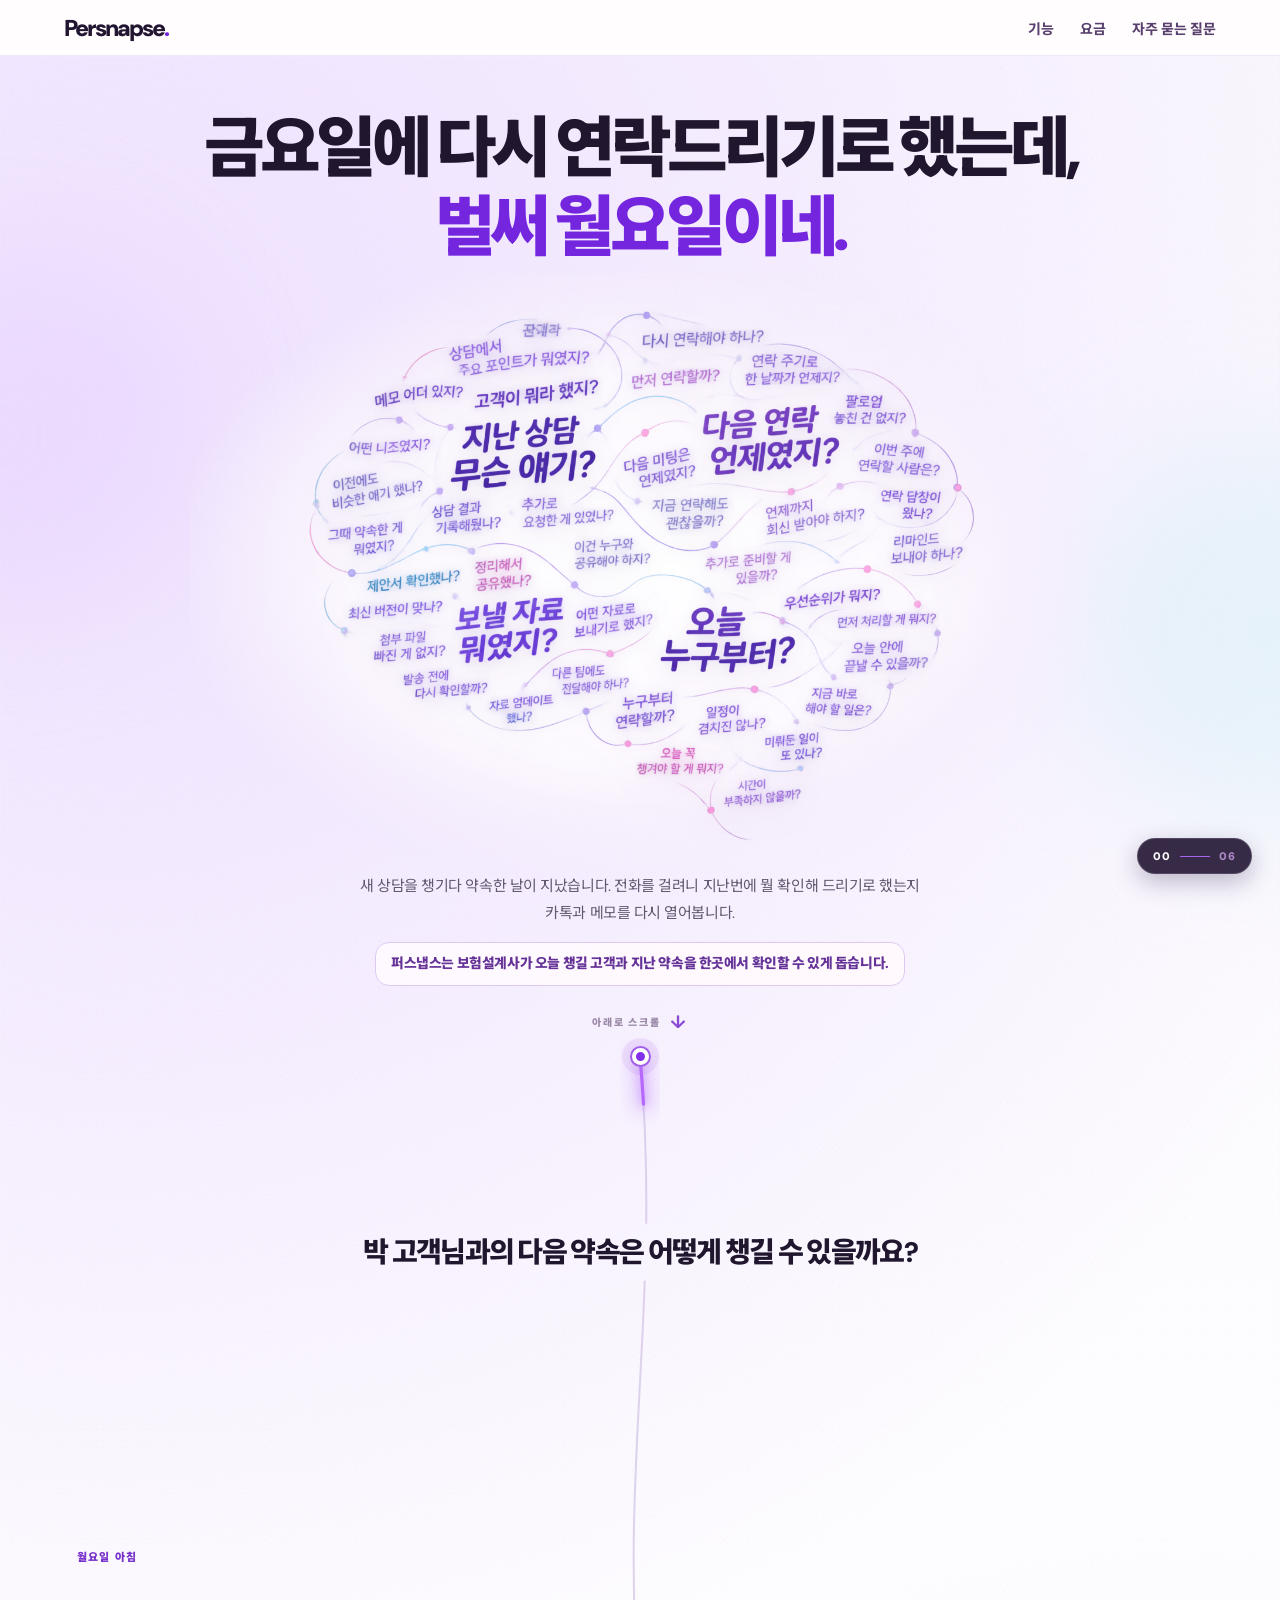
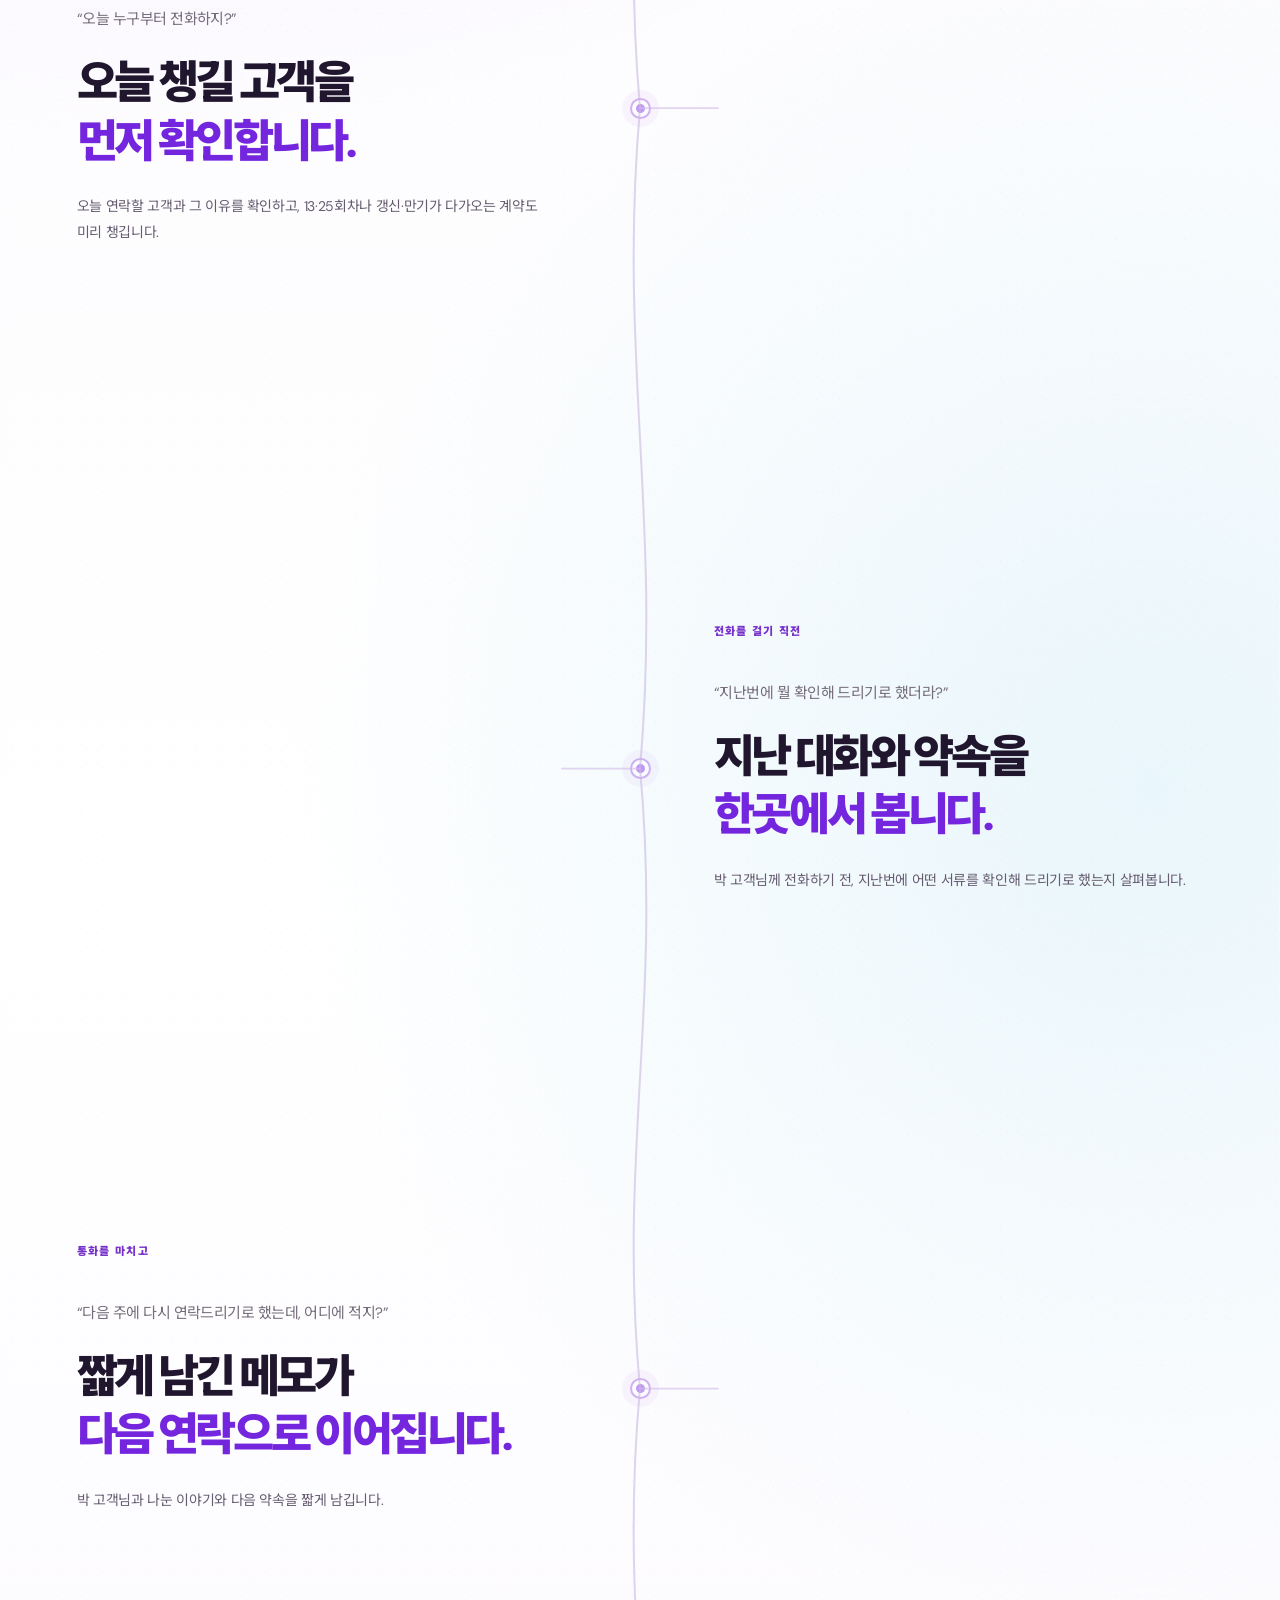
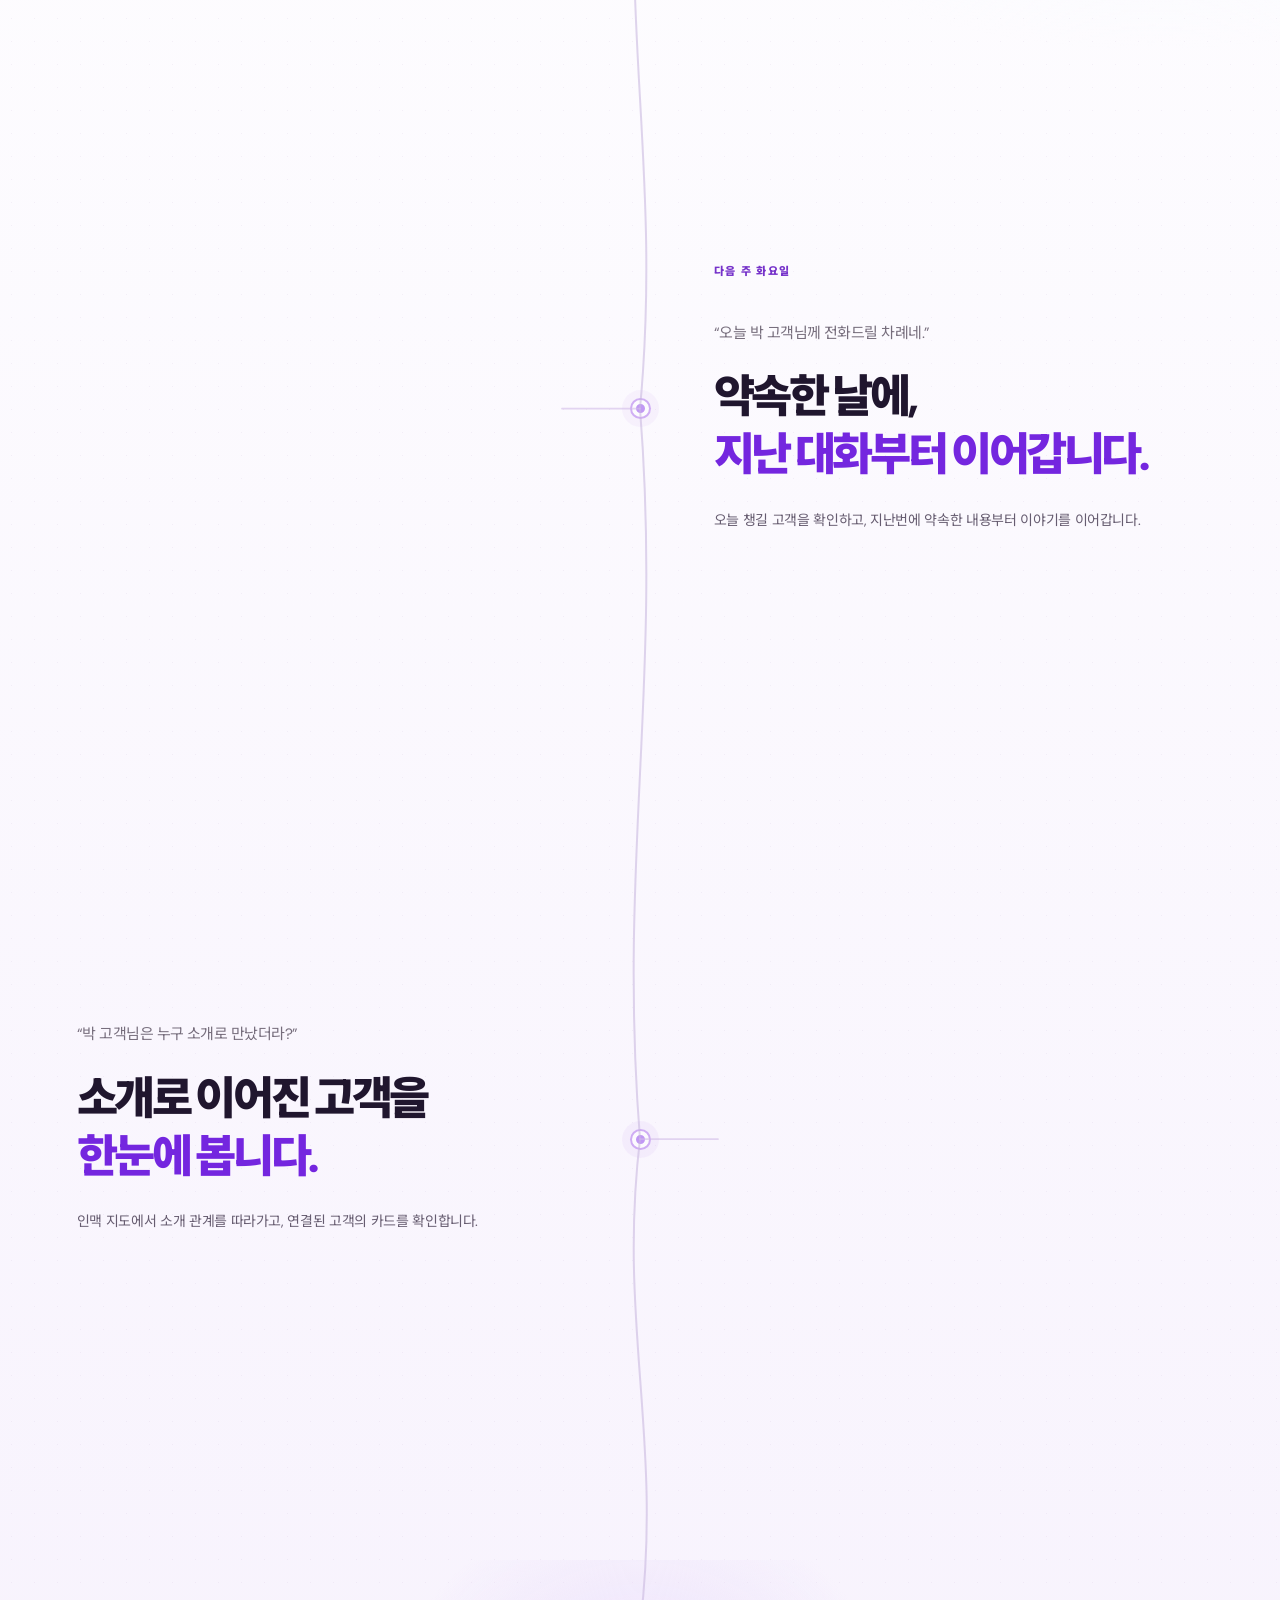
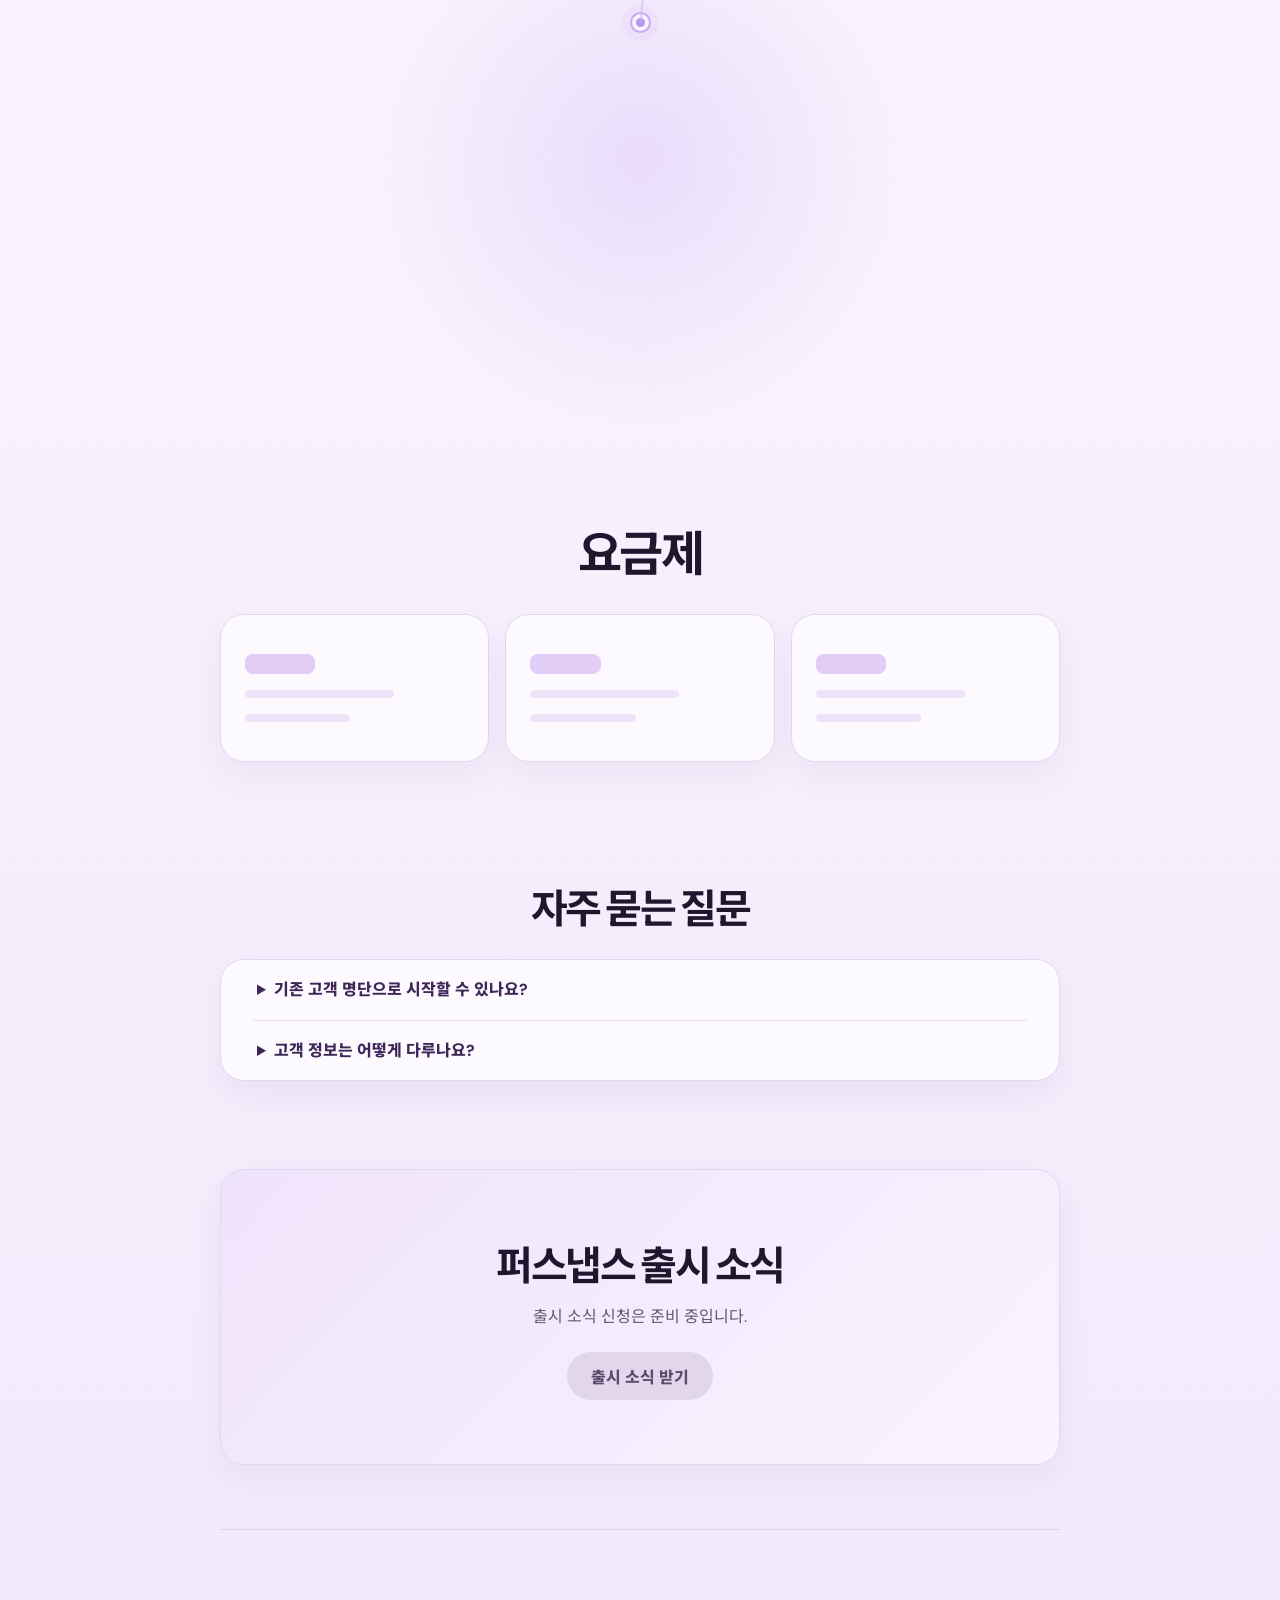
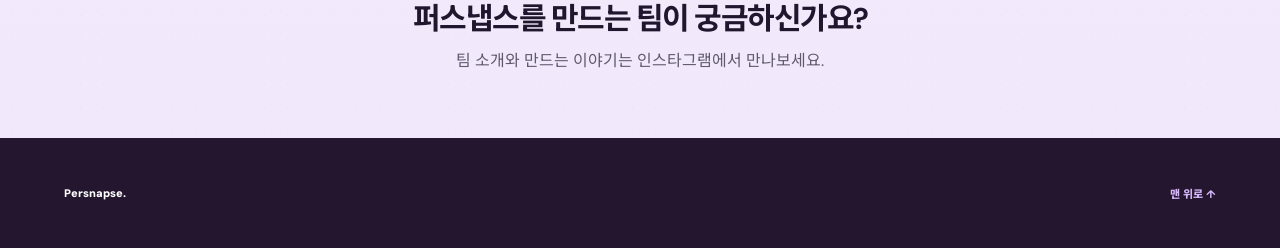
==== commit f0a4d05d: "Refine Persnapse landing flow and previews" ====
--- a/concept-01-flow/index.html
+++ b/concept-01-flow/index.html
@@ -6,13 +6,17 @@
   <meta name="theme-color" content="#f7f5fc">
   <meta name="description" content="오늘 챙길 고객과 지난 약속을 한곳에서 확인하세요. 보험설계사를 위한 고객관리 도구 퍼스냅스.">
   <title>Persnapse — 다시 연락할 고객을 놓치지 않도록</title>
-  <link rel="stylesheet" href="./styles.css?v=story-counter">
-  <script src="./app.js?v=story-counter" defer></script>
+  <link rel="stylesheet" href="./styles.css?v=network-map-aligned">
+  <script src="./app.js?v=thread-layout-height" defer></script>
 </head>
 <body>
   <header class="topbar">
     <a class="brand" href="#top" aria-label="퍼스냅스 처음으로">Persnapse<span>.</span></a>
-    <a class="topbar-link" href="#scene-1">사용 흐름 보기</a>
+    <nav class="topbar-nav" aria-label="페이지 바로가기">
+      <a href="#scene-1">기능</a>
+      <a href="#pricing-title">요금</a>
+      <a href="#faq-title">자주 묻는 질문</a>
+    </nav>
   </header>
 
   <main class="story" id="story">
@@ -62,13 +66,26 @@
         <div class="chapter-top"><span class="chapter-number">월요일 아침</span></div>
         <p class="before-action">“오늘 누구부터 전화하지?”</p>
         <h2 id="scene-1-title">오늘 챙길 고객을<br><em>먼저 확인합니다.</em></h2>
-        <p class="feature-copy">아침에 퍼스냅스를 열고, 오늘 연락할 고객과 그 이유를 살펴봅니다.</p>
+        <p class="feature-copy">오늘 연락할 고객과 그 이유를 확인하고, 13·25회차나 갱신·만기가 다가오는 계약도 미리 챙깁니다.</p>
       </div>
       <span class="anchor chapter-anchor" id="anchor-1" aria-hidden="true"></span>
-      <div class="chapter-art journey-art reveal">
-        <span class="art-port" aria-hidden="true"></span>
-        <h3>오늘 챙길 고객</h3>
-        <div class="journey-card"><strong>박 고객님</strong><p>지난 금요일에 다시 연락하기로 했어요.</p></div>
+      <span class="anchor mobile-card-point" aria-hidden="true"></span>
+      <div class="chapter-art journey-art customer-preview reveal">
+        <span class="art-port" aria-hidden="true"></span>
+        <div class="customer-preview-panel">
+          <h3>오늘 연락할 고객</h3>
+          <ul class="customer-list">
+            <li><span class="customer-initial" aria-hidden="true">박</span><strong>박 고객님</strong><span class="customer-reason">13회차 당일</span></li>
+            <li><span class="customer-initial" aria-hidden="true">김</span><strong>김 고객님</strong><span class="customer-reason">생일 당일</span></li>
+            <li><span class="customer-initial" aria-hidden="true">이</span><strong>이 고객님</strong><span class="customer-reason">100일 무연락</span></li>
+          </ul>
+          <h4 class="contract-heading">관리가 필요한 고객</h4>
+          <ul class="customer-list">
+            <li><span class="customer-initial" aria-hidden="true">최</span><strong>최 고객님</strong><span class="customer-reason">25회차 D-7</span></li>
+            <li><span class="customer-initial" aria-hidden="true">정</span><strong>정 고객님</strong><span class="customer-reason">자동차보험 갱신 D-30</span></li>
+          </ul>
+        </div>
+        <small class="customer-preview-note">가상 고객 데이터로 구성한 사용 예시</small>
       </div>
     </section>
 
@@ -77,13 +94,20 @@
         <div class="chapter-top"><span class="chapter-number">전화를 걸기 직전</span></div>
         <p class="before-action">“지난번에 뭘 확인해 드리기로 했더라?”</p>
         <h2 id="scene-2-title">지난 대화와 약속을<br><em>한곳에서 봅니다.</em></h2>
-        <p class="feature-copy">박 고객님의 기록을 열고, 지난 대화에서 어디까지 이야기했는지 확인합니다.</p>
+        <p class="feature-copy">박 고객님께 전화하기 전, 지난번에 어떤 서류를 확인해 드리기로 했는지 살펴봅니다.</p>
       </div>
       <span class="anchor chapter-anchor" id="anchor-2" aria-hidden="true"></span>
+      <span class="anchor mobile-card-point" aria-hidden="true"></span>
       <div class="chapter-art journey-art reveal">
         <span class="art-port" aria-hidden="true"></span>
-        <h3>박 고객님과의 지난 대화</h3>
-        <div class="journey-card"><strong>지난 상담 메모</strong><p>보내주신 서류를 확인하고 다시 전화드리기로 했어요.</p></div>
+        <div class="customer-preview-panel">
+          <h3>박 고객님</h3>
+          <dl class="customer-history">
+            <div><dt>지난 대화</dt><dd>박 고객님이 확인이 필요한 보험 서류를 보내주셨어요.</dd></div>
+            <div><dt>지난번 약속</dt><dd>서류를 확인하고 다시 전화드리기로 했어요.</dd></div>
+          </dl>
+        </div>
+        <small class="customer-preview-note">가상 고객 데이터로 구성한 사용 예시</small>
       </div>
     </section>
 
@@ -95,10 +119,17 @@
         <p class="feature-copy">박 고객님과 나눈 이야기와 다음 약속을 짧게 남깁니다.</p>
       </div>
       <span class="anchor chapter-anchor" id="anchor-3" aria-hidden="true"></span>
+      <span class="anchor mobile-card-point" aria-hidden="true"></span>
       <div class="chapter-art journey-art reveal">
         <span class="art-port" aria-hidden="true"></span>
-        <h3>박 고객님과의 통화 기록</h3>
-        <div class="journey-card"><strong>오늘 남긴 메모</strong><p>다음 주 화요일에 빠진 서류가 없는지 확인해서 연락드리기로 했어요.</p></div>
+        <div class="customer-preview-panel">
+          <h3>박 고객님 · 통화 기록</h3>
+          <dl class="customer-history">
+            <div><dt>오늘 남긴 메모</dt><dd>빠진 보험 서류가 있는지 확인해 드리기로 했어요.</dd></div>
+            <div><dt>다음 연락 · 다음 주 화요일</dt><dd>보험 서류 확인 결과 안내</dd></div>
+          </dl>
+        </div>
+        <small class="customer-preview-note">가상 고객 데이터로 구성한 사용 예시</small>
       </div>
     </section>
 
@@ -110,15 +141,54 @@
         <p class="feature-copy">오늘 챙길 고객을 확인하고, 지난번에 약속한 내용부터 이야기를 이어갑니다.</p>
       </div>
       <span class="anchor chapter-anchor" id="anchor-4" aria-hidden="true"></span>
+      <span class="anchor mobile-card-point" aria-hidden="true"></span>
       <div class="chapter-art journey-art reveal">
         <span class="art-port" aria-hidden="true"></span>
-        <h3>오늘 챙길 고객</h3>
-        <div class="journey-card"><strong>박 고객님</strong><p>지난 통화에서 약속한 서류 확인 결과를 알려드릴 차례예요.</p></div>
-      </div>
-    </section>
-
-    <section class="finale" id="scene-5" data-scene="5" aria-labelledby="final-title">
-      <span class="anchor finale-anchor" id="anchor-5" aria-hidden="true"></span>
+        <div class="customer-preview-panel">
+          <h3>오늘 연락할 고객</h3>
+          <ul class="customer-list">
+            <li><span class="customer-initial" aria-hidden="true">박</span><strong>박 고객님</strong><span class="customer-reason">보험 서류 확인 결과 안내</span></li>
+          </ul>
+        </div>
+        <small class="customer-preview-note">가상 고객 데이터로 구성한 사용 예시</small>
+      </div>
+    </section>
+
+    <section class="chapter" id="scene-5" data-scene="5" aria-labelledby="network-title">
+      <div class="chapter-copy">
+        <p class="before-action">“박 고객님은 누구 소개로 만났더라?”</p>
+        <h2 id="network-title">소개로 이어진 고객을<br><em>한눈에 봅니다.</em></h2>
+        <p class="feature-copy">인맥 지도에서 소개 관계를 따라가고, 연결된 고객의 카드를 확인합니다.</p>
+      </div>
+      <span class="anchor chapter-anchor" id="anchor-5" aria-hidden="true"></span>
+      <span class="anchor mobile-card-point" aria-hidden="true"></span>
+      <div class="chapter-art journey-art customer-preview reveal">
+        <span class="art-port" aria-hidden="true"></span>
+        <div class="customer-preview-panel">
+        <h3>인맥 지도</h3>
+        <p class="network-count">연결된 고객 5명 · 소개로 온 고객 2명</p>
+        <div class="network-filters"><strong>✓ 전체</strong><span>소개</span><span>가족</span></div>
+        <div class="network-example" role="img" aria-label="김 고객님이 박 고객님을 소개한 관계가 강조된 고객 연결 지도">
+          <div class="network-links" aria-hidden="true"><i></i><i></i><i></i><i></i></div>
+          <span class="network-edge-label" aria-hidden="true">소개 ↗</span>
+          <span class="network-node node-kim">김 고객님</span>
+          <span class="network-node node-park">박 고객님</span>
+          <span class="network-node node-lee">이 고객님</span>
+          <span class="network-node node-choi">최 고객님</span>
+          <span class="network-node node-jung">정 고객님</span>
+        </div>
+        <div class="network-customer">
+          <strong>김 고객님</strong>
+          <span>소개한 고객 1명 · 이어진 계약 2건</span>
+          <span>마지막 연락일 · 2026년 11월 19일</span>
+          <span class="network-card-label">고객 카드</span>
+        </div>
+        </div>
+        <small class="customer-preview-note">가상 고객 데이터로 구성한 사용 예시</small>
+      </div>
+    </section>
+    <section class="finale" id="scene-6" data-scene="6" aria-labelledby="final-title">
+      <span class="anchor finale-anchor" id="anchor-6" aria-hidden="true"></span>
       <div class="finale-content reveal">
         <h2 id="final-title">보험 영업에만<br><em>열정을 쏟을 수 있게.</em></h2>
         <p>오늘 챙길 고객과 지난 약속은 퍼스냅스에서 확인하고, 고객과의 대화에 집중하세요.</p>
@@ -126,6 +196,7 @@
       </div>
     </section>
     <div class="landing-ending">
+
       <section class="pricing-preview" aria-labelledby="pricing-title">
         <h2 id="pricing-title">요금제</h2>
         <div class="pricing-preview-grid" aria-hidden="true">
@@ -162,6 +233,6 @@
   </main>
 
   <footer class="site-footer"><span>Persnapse.</span><a href="#top">맨 위로 ↑</a></footer>
-  <div class="scene-counter" aria-hidden="true"><span id="counter-now">00</span><i></i><span>05</span></div>
+  <div class="scene-counter" aria-hidden="true"><span id="counter-now">00</span><i></i><span>06</span></div>
 </body>
 </html>
--- a/concept-01-flow/styles.css
+++ b/concept-01-flow/styles.css
@@ -1,12 +1,14 @@
 @import url('https://fonts.googleapis.com/css2?family=DM+Sans:wght@400;500;600;700;800&family=Noto+Sans+KR:wght@400;500;600;700;800;900&display=swap');
 
-:root{--ink:#20162e;--muted:#756b83;--violet:#7426df;--violet-2:#a75bf8;--cyan:#42bcc9;--pale:#f8f5fd;--line:#e7ddf2;--white:#fff;font-family:'DM Sans','Noto Sans KR',sans-serif;color:var(--ink);background:var(--pale)}
+:root{--topbar-height:56px;--ink:#20162e;--muted:#756b83;--violet:#7426df;--violet-2:#a75bf8;--cyan:#42bcc9;--pale:#f8f5fd;--line:#e7ddf2;--white:#fff;font-family:'DM Sans','Noto Sans KR',sans-serif;color:var(--ink);background:var(--pale)}
 *{box-sizing:border-box}html{scroll-behavior:smooth}body{margin:0;min-width:320px;overflow-x:hidden}a{color:inherit}button{font:inherit}
 ::selection{background:#d9bcfa;color:#2e1058}
-.topbar{height:72px;position:relative;z-index:20;display:flex;align-items:center;justify-content:space-between;padding:0 clamp(22px,5vw,80px);background:#fffdfdf0;border-bottom:1px solid #eee7f5}
-.brand{text-decoration:none;font-size:27px;font-weight:900;letter-spacing:-.085em;color:#221532}.brand span{color:var(--violet)}
-.topbar-center{font-size:10px;letter-spacing:.18em;font-weight:800;color:#8f839e;display:flex;align-items:center;gap:12px}.topbar-center b{color:#7221de}.topbar-center i{width:1px;height:13px;background:#d2c4dd}
-.topbar-link{text-decoration:none;font-size:12px;font-weight:800;color:#6d3ba9;border:1px solid #dfd0ee;border-radius:99px;padding:9px 15px;transition:background .25s,color .25s}.topbar-link:hover{background:#7426df;color:#fff}.topbar-link span{padding-left:7px;font-size:16px}
+.topbar{height:var(--topbar-height);position:relative;z-index:20;display:flex;align-items:center;padding:0 clamp(22px,5vw,80px);background:#fffdfdf0;border-bottom:1px solid #eee7f5}
+.brand{text-decoration:none;font-size:23px;font-weight:900;letter-spacing:-.085em;color:#221532}.brand span{color:var(--violet)}
+.topbar-nav{display:flex;align-items:center;gap:clamp(8px,2.5vw,26px);margin-left:auto;padding-left:8px}
+.topbar-nav a{display:inline-flex;align-items:center;min-height:44px;color:#59416f;font-size:clamp(.75rem,1.5vw,.875rem);font-weight:750;text-decoration:none;white-space:nowrap}
+.topbar-nav a:hover,.topbar-nav a:focus-visible{color:var(--violet);text-decoration:underline;text-underline-offset:4px}
+@media(max-width:420px){.topbar{padding-inline:14px}}
 .story{position:relative;isolation:isolate;background:radial-gradient(circle at 9% 5%,#eee0ff 0,transparent 22%),radial-gradient(circle at 90% 36%,#e9f6fb 0,transparent 20%),linear-gradient(180deg,#faf8fd 0%,#fff 38%,#f7f2fd 78%,#f1e9fb 100%)}
 .story::before{content:"";position:absolute;inset:0;z-index:-1;background-image:radial-gradient(#8a60aa13 .8px,transparent .8px);background-size:23px 23px;pointer-events:none}
 .thread{position:absolute;inset:0;width:100%;height:100%;z-index:5;overflow:visible;pointer-events:none}.thread path{fill:none;stroke-linecap:round;stroke-linejoin:round}.thread-base{stroke:#c9b7de;stroke-width:2;stroke-dasharray:3 10;opacity:.62}.thread-halo{stroke:#a55bf5;stroke-width:18;opacity:.27;filter:url(#thread-glow)}.thread-active{stroke:url(#active-gradient);stroke-width:3.3;filter:drop-shadow(0 0 4px #b469f6b5)}.pulse-halo{fill:#a764fa;opacity:.17;filter:url(#thread-glow)}.pulse-core{fill:#fff;stroke:#8b38ed;stroke-width:3;filter:drop-shadow(0 0 8px #a45afa)}
@@ -38,7 +40,7 @@
 @media(max-height:800px) and (min-width:761px){.hero{padding-top:36px;min-height:740px}.hero-intro{margin-bottom:24px}.hero h1{font-size:clamp(43px,4.5vw,61px);margin:13px 0 8px}.brain-state{height:336px}.hero-tail{margin-top:23px}.brain-visual{margin-top:-9px}}
 @keyframes thoughtDrift{to{translate:0 -6px}}@keyframes nodeFloat{to{translate:0 -5px}}@keyframes hintDown{50%{transform:translateY(6px)}}@keyframes signalDots{50%{background:#8b38ee;box-shadow:0 0 0 9px #b371f867;opacity:1}}
 @media(max-width:1100px){.brain-pair{grid-template-columns:minmax(0,1fr) 50px minmax(0,1fr)}.brain-state{height:390px;padding:21px 18px 15px}.brain-caption h2{font-size:17px}.brain-shift small{display:none}.thought,.orbit-label{font-size:8px;padding:5px 7px}.chapter{grid-template-columns:minmax(0,1fr) 55px minmax(0,1fr);gap:10px;padding-inline:32px}.chapter-art{height:390px}.chapter h2{font-size:36px}.feature-copy{font-size:13px}}
-@media(max-width:760px){.topbar{height:64px}.topbar-center{display:none}.topbar-link{font-size:10px;padding:8px 11px}.hero{padding:56px 18px 0;min-height:0}.hero-intro{margin-bottom:30px}.hero h1{font-size:clamp(40px,9vw,60px)}.hero-intro>p{font-size:13px}.eyebrow{font-size:9px}.brain-pair{grid-template-columns:1fr;gap:12px;max-width:510px}.brain-state{height:335px;padding:17px}.brain-caption h2{font-size:17px}.brain-caption p{font-size:10px}.brain-shift{height:28px}.brain-shift span{width:29px;height:29px;font-size:16px;transform:rotate(90deg);box-shadow:0 0 0 5px #e6d3f66b}.brain-visual{margin-top:-8px}.hero-tail{min-height:125px;margin-top:32px}.story-intro{min-height:230px}.chapter,.chapter.chapter-flip{min-height:0;display:flex;flex-direction:column;gap:0;padding:65px 24px 90px}.chapter-copy,.chapter-flip .chapter-copy{order:1;width:100%;max-width:520px;padding:0 0 0 42px}.chapter-art,.chapter-flip .chapter-art{order:2;width:100%;max-width:520px;margin-top:34px;height:360px}.chapter-anchor{position:absolute;top:155px;left:31px}.chapter-top{margin-bottom:24px}.chapter h2{font-size:clamp(30px,7vw,42px)}.before-action{font-size:13px;margin-bottom:15px}.feature-copy{font-size:12px;line-height:1.8}.finale{min-height:710px;padding-bottom:100px}.finale-anchor{top:100px;left:31px}.finale-content{margin-top:75px}.finale h2{font-size:clamp(42px,10vw,65px)}.finale-content>p{font-size:13px}.finale-connection i{width:44px}.site-footer{flex-direction:column;align-items:flex-start;gap:7px}.scene-counter{right:14px;bottom:14px}.thread-base{stroke-width:1.6}.thread-active{stroke-width:2.5}.art-port,.chapter-flip .art-port{left:9px;right:auto;top:18px}}
+@media(max-width:760px){:root{--topbar-height:50px}.hero{padding:56px 18px 0;min-height:0}.hero-intro{margin-bottom:30px}.hero h1{font-size:clamp(40px,9vw,60px)}.hero-intro>p{font-size:13px}.eyebrow{font-size:9px}.brain-pair{grid-template-columns:1fr;gap:12px;max-width:510px}.brain-state{height:335px;padding:17px}.brain-caption h2{font-size:17px}.brain-caption p{font-size:10px}.brain-shift{height:28px}.brain-shift span{width:29px;height:29px;font-size:16px;transform:rotate(90deg);box-shadow:0 0 0 5px #e6d3f66b}.brain-visual{margin-top:-8px}.hero-tail{min-height:125px;margin-top:32px}.story-intro{min-height:230px}.chapter,.chapter.chapter-flip{min-height:0;display:flex;flex-direction:column;gap:0;padding:65px 24px 90px}.chapter-copy,.chapter-flip .chapter-copy{order:1;width:100%;max-width:520px;padding:0 0 0 42px}.chapter-art,.chapter-flip .chapter-art{order:2;width:100%;max-width:520px;margin-top:34px;height:360px}.chapter-anchor{position:absolute;top:155px;left:31px}.chapter-top{margin-bottom:24px}.chapter h2{font-size:clamp(30px,7vw,42px)}.before-action{font-size:13px;margin-bottom:15px}.feature-copy{font-size:12px;line-height:1.8}.finale{min-height:710px;padding-bottom:100px}.finale-anchor{top:100px;left:31px}.finale-content{margin-top:75px}.finale h2{font-size:clamp(42px,10vw,65px)}.finale-content>p{font-size:13px}.finale-connection i{width:44px}.site-footer{flex-direction:column;align-items:flex-start;gap:7px}.scene-counter{right:14px;bottom:14px}.thread-base{stroke-width:1.6}.thread-active{stroke-width:2.5}.art-port,.chapter-flip .art-port{left:9px;right:auto;top:18px}}
 @media(max-width:420px){.brain-state{height:305px}.thought,.orbit-label{font-size:7px;padding:4px 5px}.brain-focus{font-size:11px}.brain-caption h2{font-size:15px}.chapter{padding-inline:17px}.chapter-copy{padding-left:41px}.chapter-anchor{left:22px}.chapter-art{height:340px}.fragment{font-size:10px;padding:6px 8px}.profile-card{left:5%;right:5%;padding:13px}.map-node{transform:scale(.8)}.map-info{left:25%}.calendar-art{padding-inline:17px}.query-bubble{font-size:12px}.answer-card{padding:14px}.finale-anchor{left:22px}}
 
 /* The network exists throughout the story; only the short signal moves. */
@@ -111,6 +113,12 @@
 .chapter:not(.chapter-flip) .chapter-copy{grid-column:1;grid-row:1}
 .chapter:not(.chapter-flip) .chapter-art{grid-column:3;grid-row:1}
 
+@media(max-width:1100px), (max-width:1366px) and (pointer:coarse) {
+  .hero{display:flex;flex-direction:column;min-height:calc(100svh - var(--topbar-height))}
+  .hero .hero-tail{min-height:0;margin:auto auto 0;padding:24px 0}
+  .hero .hero-tail .anchor{position:absolute;top:calc(100% + 14px);left:calc(50% - 8.5px);margin:0}
+}
+
 @media(max-width:760px) {
   .hero{padding:26px 18px 0}
   .hero h1{font-size:clamp(30px,7.8vw,49px);margin:15px 0 5px}
@@ -132,6 +140,46 @@
 .journey-card{padding:16px 18px;background:#fff;border:1px solid #e1d2ef;border-radius:15px;box-shadow:0 8px 22px #5a348013}
 .journey-card strong{font-size:1rem;color:#65339a}
 .journey-card p{margin:6px 0 0;color:#53465e;font-size:.94rem;line-height:1.6}
+.customer-preview-panel{padding:clamp(12px,2.2vw,24px);border:1px solid #e1d2ef;border-radius:20px;background:#fff;box-shadow:0 8px 22px #5a348013}
+.customer-preview-panel h3{margin:0 0 12px;font-size:clamp(17px,2vw,25px)}
+.contract-heading{margin:16px 0 8px;padding-top:12px;border-top:1px solid #eee4f5;color:#3e2758;font-size:.875rem}
+.network-filters{display:flex;flex-wrap:wrap;gap:6px;font-size:.8rem;color:#4a3461}
+.network-filters>*{padding:5px 11px;border:1px solid #e1d2ef;border-radius:8px}
+.network-filters strong{background:#f2e9fb}
+.network-example{position:relative;height:210px;margin-top:8px;border-radius:14px;background:#fcf8ff;color:#62448b;font-size:.75rem}
+.network-node{position:absolute;left:var(--x);top:var(--y);transform:translate(-50%,-17px);display:grid;justify-items:center;gap:4px;white-space:nowrap}
+.network-node::before{content:"";width:32px;height:32px;border:1px solid #bca6d5;border-radius:50%;background:radial-gradient(circle,#a489c5 0 4px,#f3ebfa 5px)}
+.node-kim{--x:22%;--y:67%;font-weight:700}
+.node-kim::before{background:radial-gradient(circle,#fff 0 4px,#67468f 5px);border-color:#67468f}
+.node-park{--x:56%;--y:43%}
+.node-lee{--x:20%;--y:25%}
+.node-choi{--x:82%;--y:22%}
+.node-jung{--x:82%;--y:76%}
+.network-links{position:absolute;inset:0}
+.network-links i{position:absolute;inset:0;background:#e4d8ef}
+.network-links i:nth-child(1){background:#7655a0;clip-path:polygon(22% 67%,56% 43%,56% 44%,22% 68%)}
+.network-links i:nth-child(2){background:repeating-linear-gradient(to bottom,#d4c1e3 0 5px,transparent 5px 10px);clip-path:polygon(20% 25%,22% 67%,22.7% 67%,20.7% 25%)}
+.network-links i:nth-child(3){clip-path:polygon(56% 43%,82% 22%,82% 22.6%,56% 43.6%)}
+.network-links i:nth-child(4){clip-path:polygon(56% 43%,82% 76%,82% 76.6%,56% 43.6%)}
+.network-count{margin:0 0 8px;color:#4a3461;font-size:.8rem}
+.network-edge-label{position:absolute;left:38%;top:55%;transform:translate(-50%,-50%);padding:2px 5px;border-radius:5px;background:#fcf8ff;font-weight:700}
+.network-customer{position:relative;display:grid;gap:4px;margin:-14px 8px 10px;padding:12px;border:1px solid #e1d2ef;border-radius:12px;background:#f2e9fb;color:#3e2758;font-size:.875rem}
+.network-card-label{margin-top:4px;color:#67468f;font-weight:700}
+#scene-5 .journey-art{padding-inline:clamp(14px,2vw,28px)}
+#scene-5 .customer-preview-panel{padding-inline:clamp(10px,1.6vw,20px)}
+#scene-5 .network-example{height:clamp(230px,25vw,320px)}
+@media(min-width:761px){
+  #scene-5 .journey-art{margin-inline-end:calc(-1 * clamp(16px,3vw,42px))}
+}
+.customer-list{list-style:none;margin:0;padding:0;display:grid;gap:7px}
+.customer-list li{display:grid;grid-template-columns:auto minmax(0,1fr);align-items:center;column-gap:9px;padding:8px 10px;border:1px solid #eee4f5;border-radius:11px;background:#fcf9ff;color:#3e2758;font-size:.875rem}
+.customer-initial{grid-row:span 2;display:grid;place-items:center;width:28px;height:28px;border-radius:50%;background:#eee1fb;color:#6834a1;font-weight:800}
+.customer-reason{grid-column:2;color:#6b537d;font-size:.8rem;line-height:1.5}
+.customer-preview-note{color:#6b537d;font-size:.75rem;text-align:center;line-height:1.5}
+.customer-history{display:grid;gap:8px;margin:0}
+.customer-history > div{padding:10px 12px;border:1px solid #eee4f5;border-radius:11px;background:#fcf9ff}
+.customer-history dt{color:#65339a;font-size:.8rem;font-weight:800}
+.customer-history dd{margin:4px 0 0;color:#53465e;font-size:.875rem;line-height:1.55}
 .motion-ready .finale .reveal{transform:none}
 .finale{min-height:0;padding:clamp(94px,10vw,130px) 24px clamp(28px,4vw,48px)}
 .finale-anchor{top:54px}
@@ -181,7 +229,15 @@
 .team-section h2{margin:0 0 10px;font-size:clamp(21px,2.6vw,30px);letter-spacing:-.05em}
 .team-section p{margin:0;color:#625970;line-height:1.65}
 @media(max-width:560px){.pricing-preview-grid{grid-template-columns:1fr;max-width:340px}.pricing-preview-card{min-height:100px;gap:10px}}
+.mobile-card-point{display:none}
 @media(max-width:760px){
   .chapter:has(.journey-art){min-height:0}
-  .chapter .journey-art{height:auto;min-height:205px;padding:25px 28px}
-}
+  .chapter .journey-art{width:calc(100% - 30px);height:auto;min-height:205px;margin-left:30px;padding:25px 28px}
+  .mobile-card-point{display:block;position:absolute;top:var(--card-point-top);left:31px;opacity:.48}
+  .chapter.is-arrived .mobile-card-point{opacity:1;animation:nodeArrival .7s ease-out both}
+  .chapter-art .art-port{display:none}
+  .story-intro{min-height:270px}
+  .finale{padding-top:176px}
+  .finale-anchor{top:132px;left:calc(50% - 8.5px)}
+}
+@media(max-width:420px){.mobile-card-point{left:22px}}
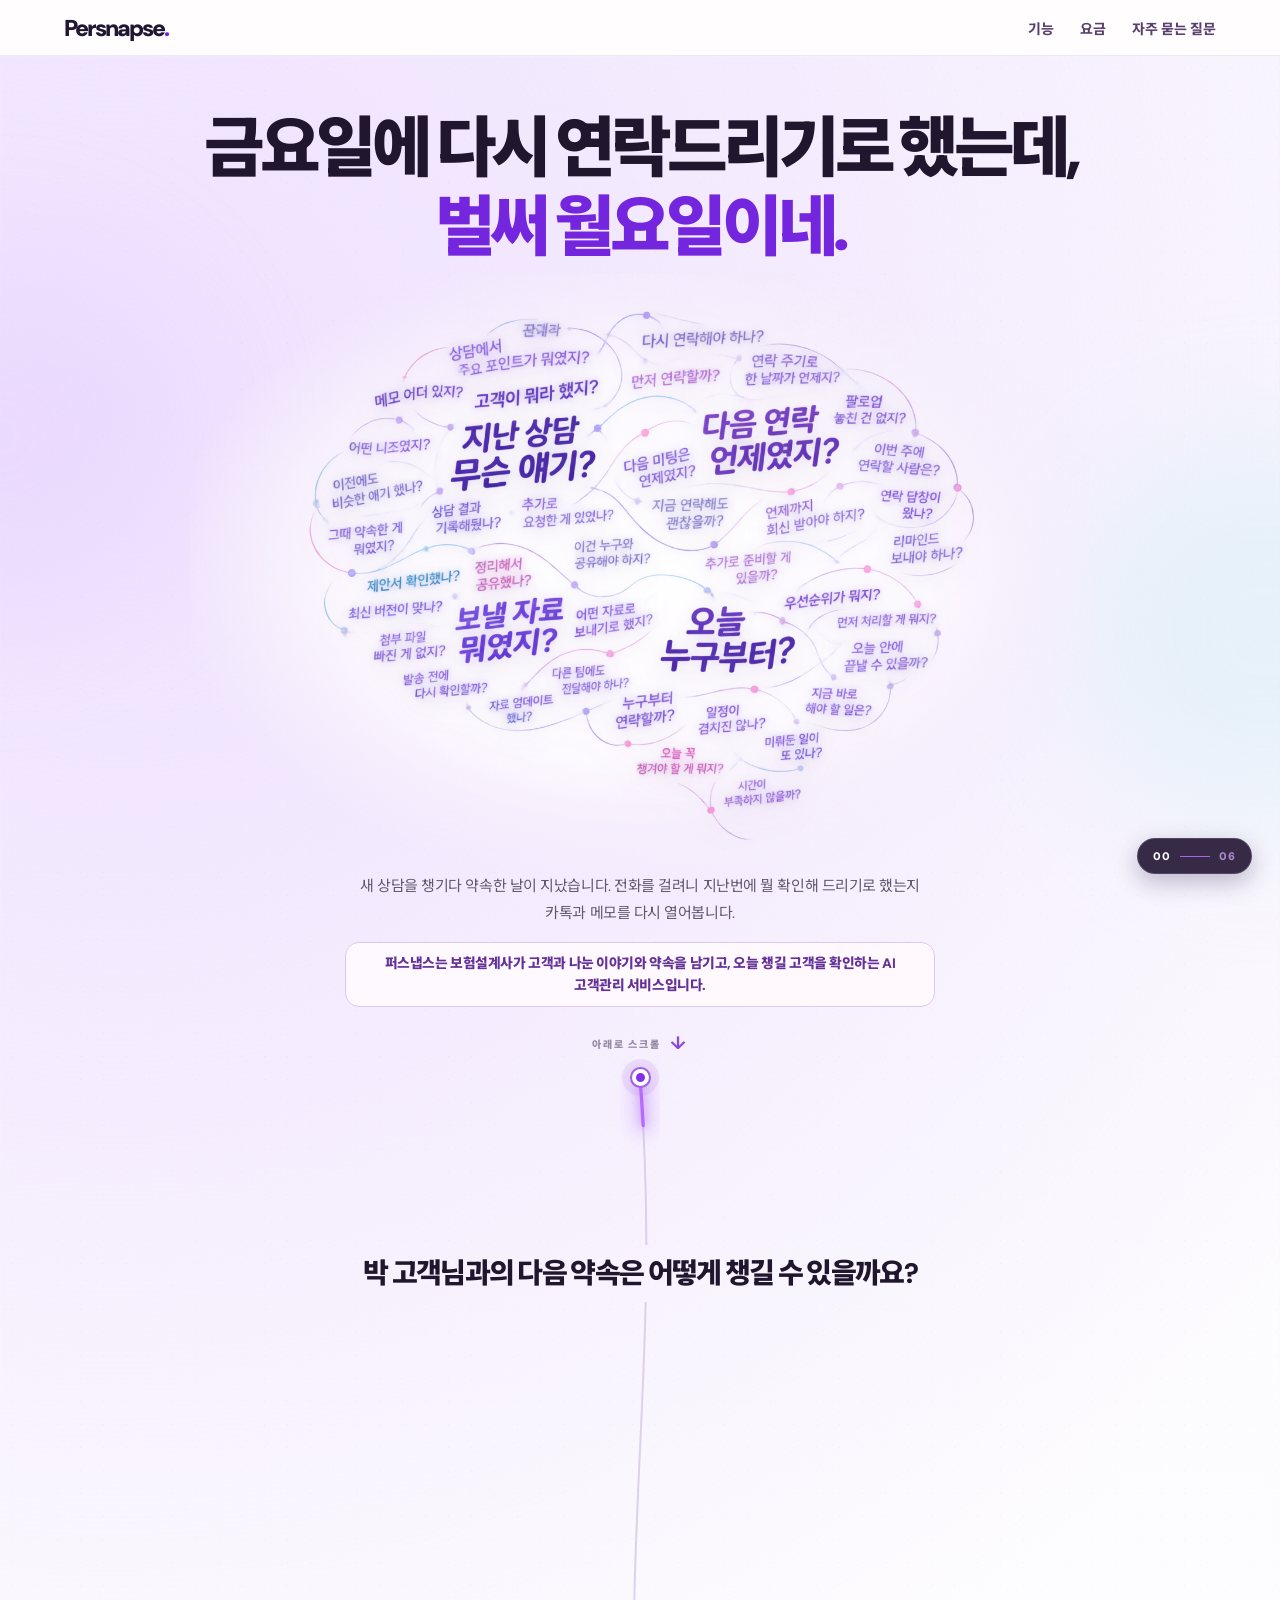
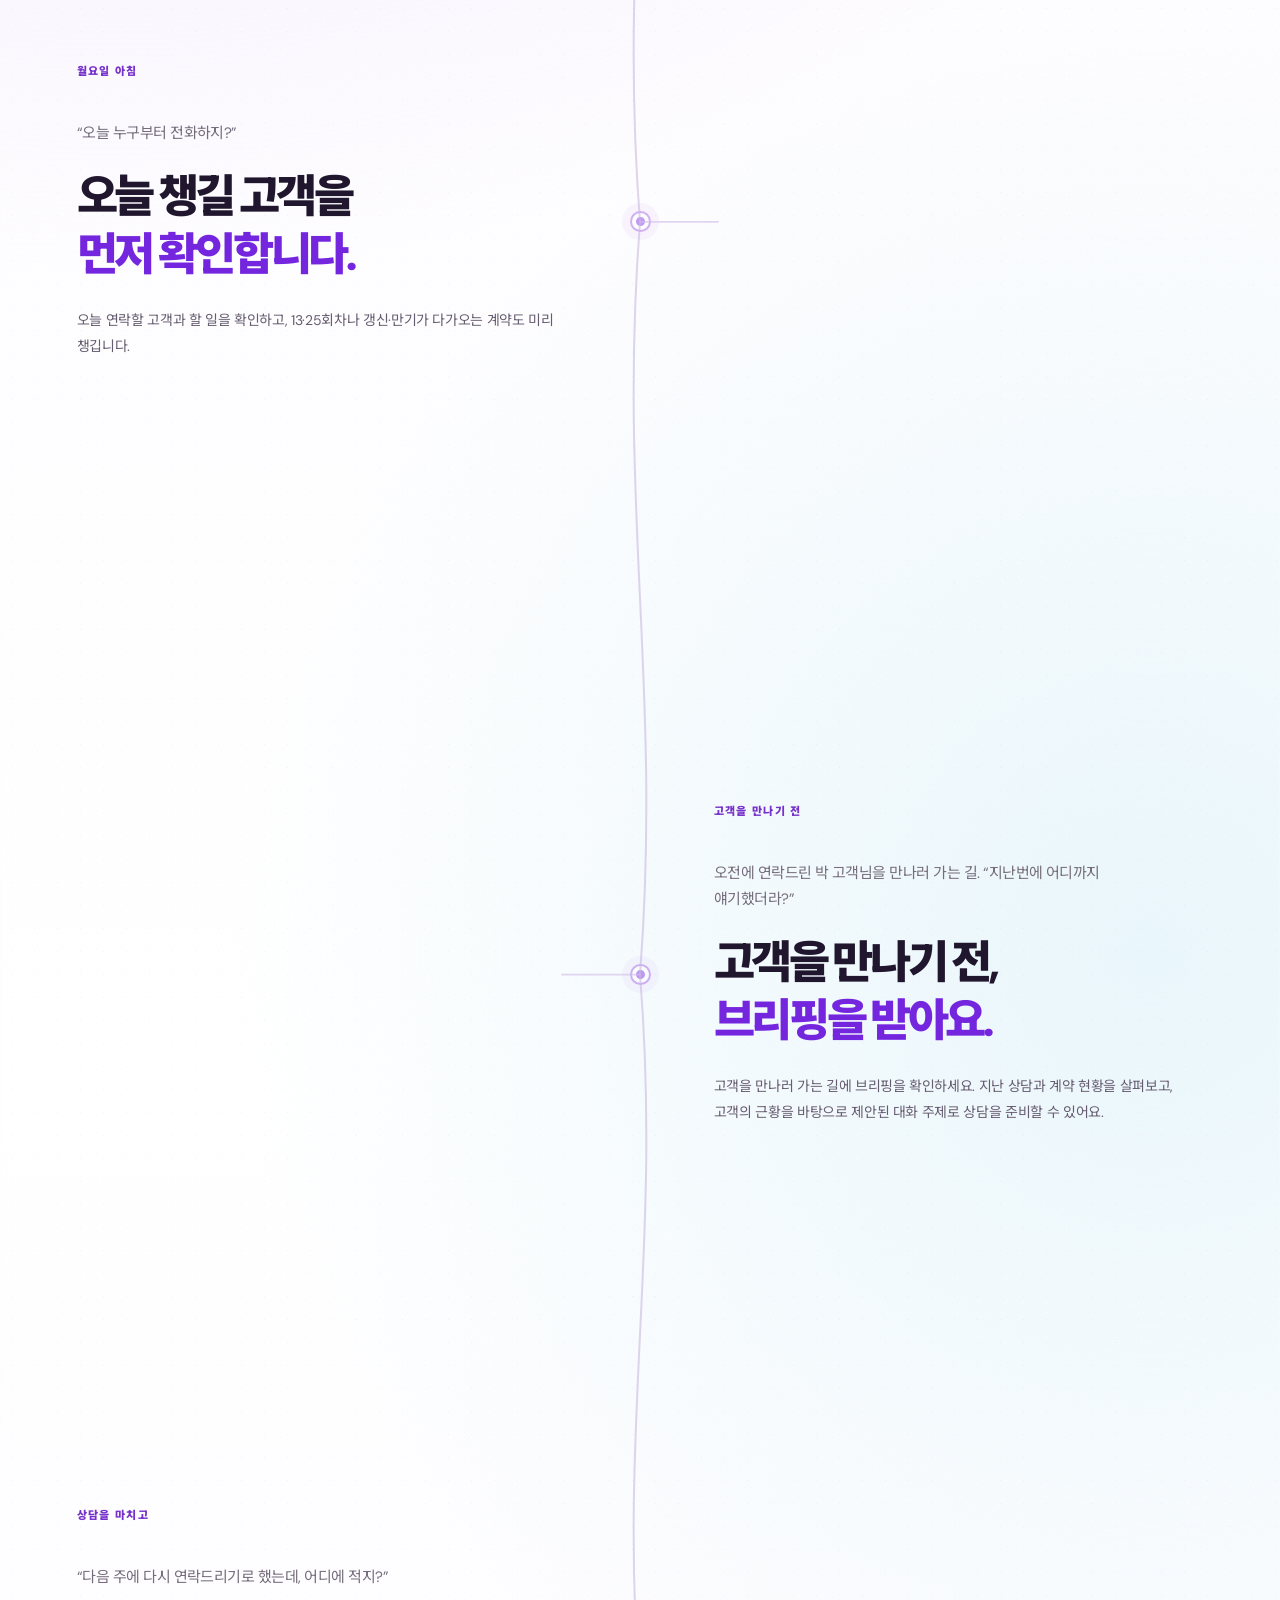
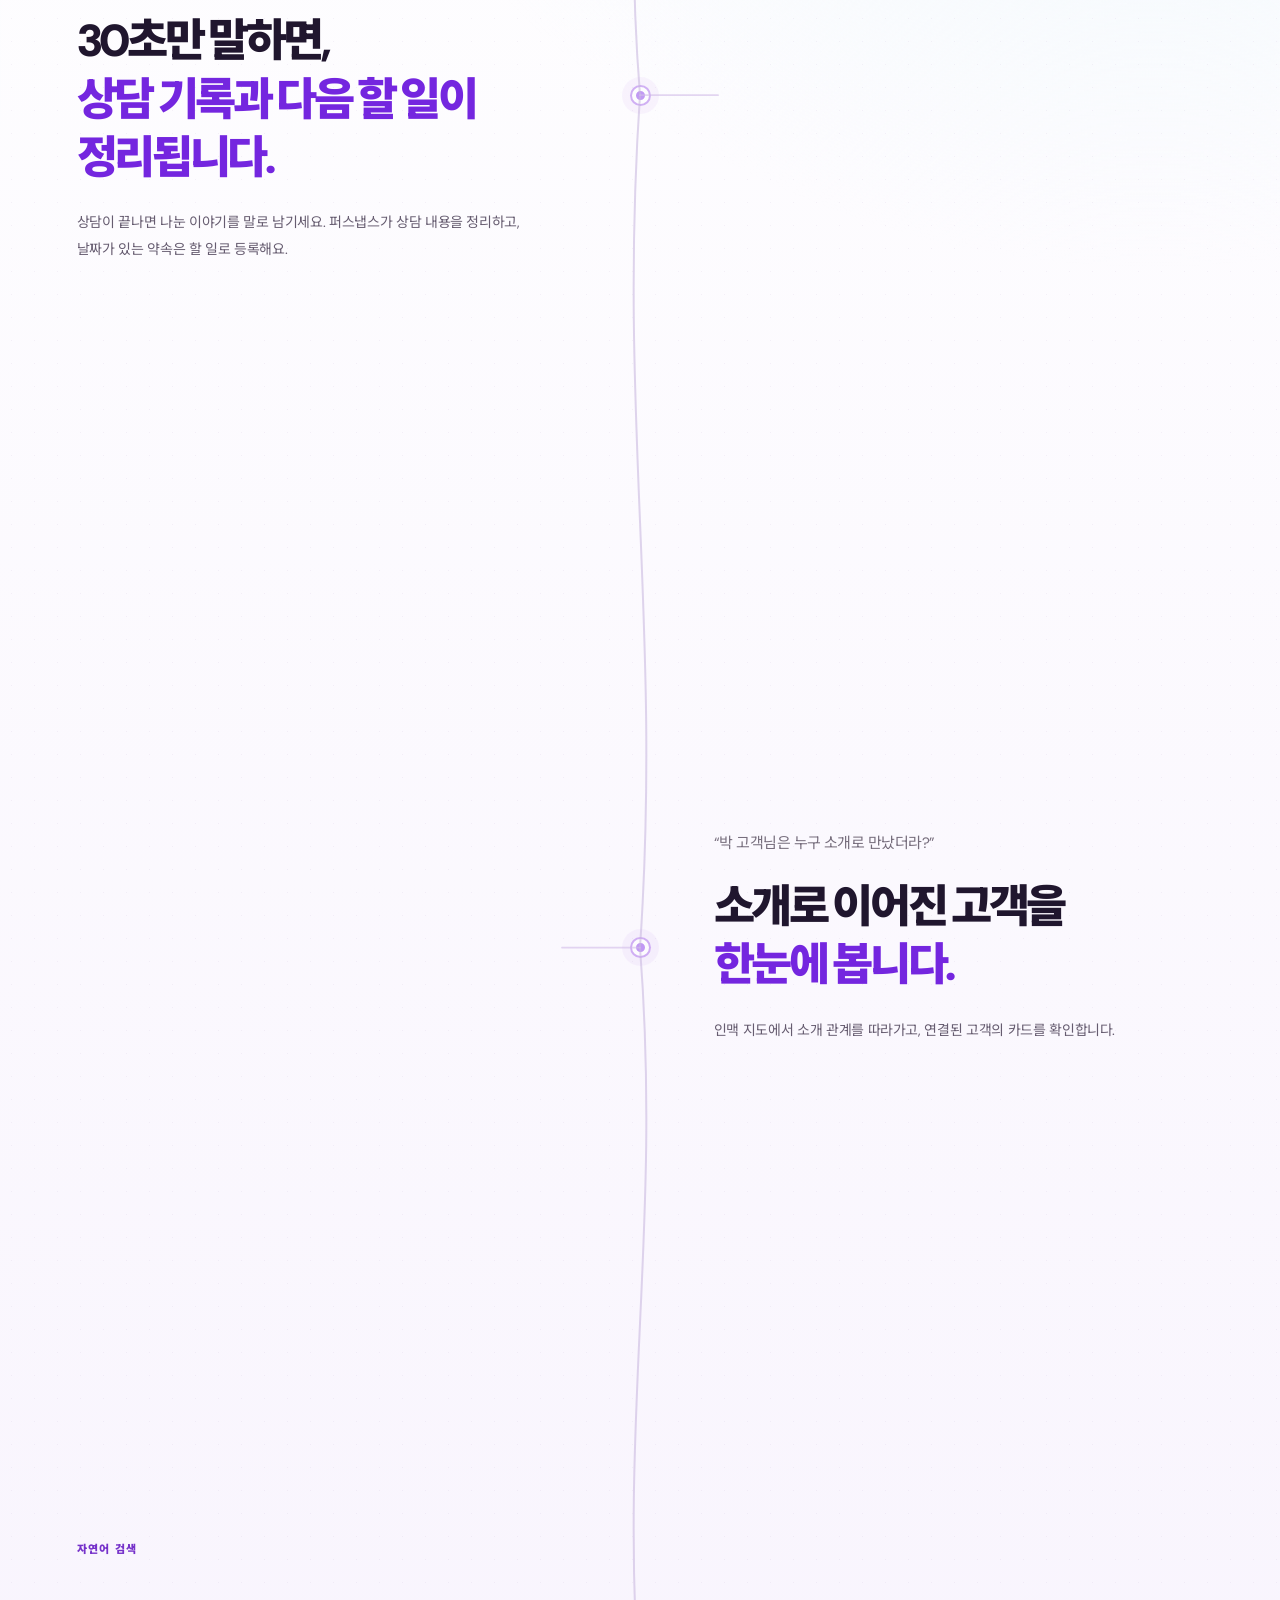
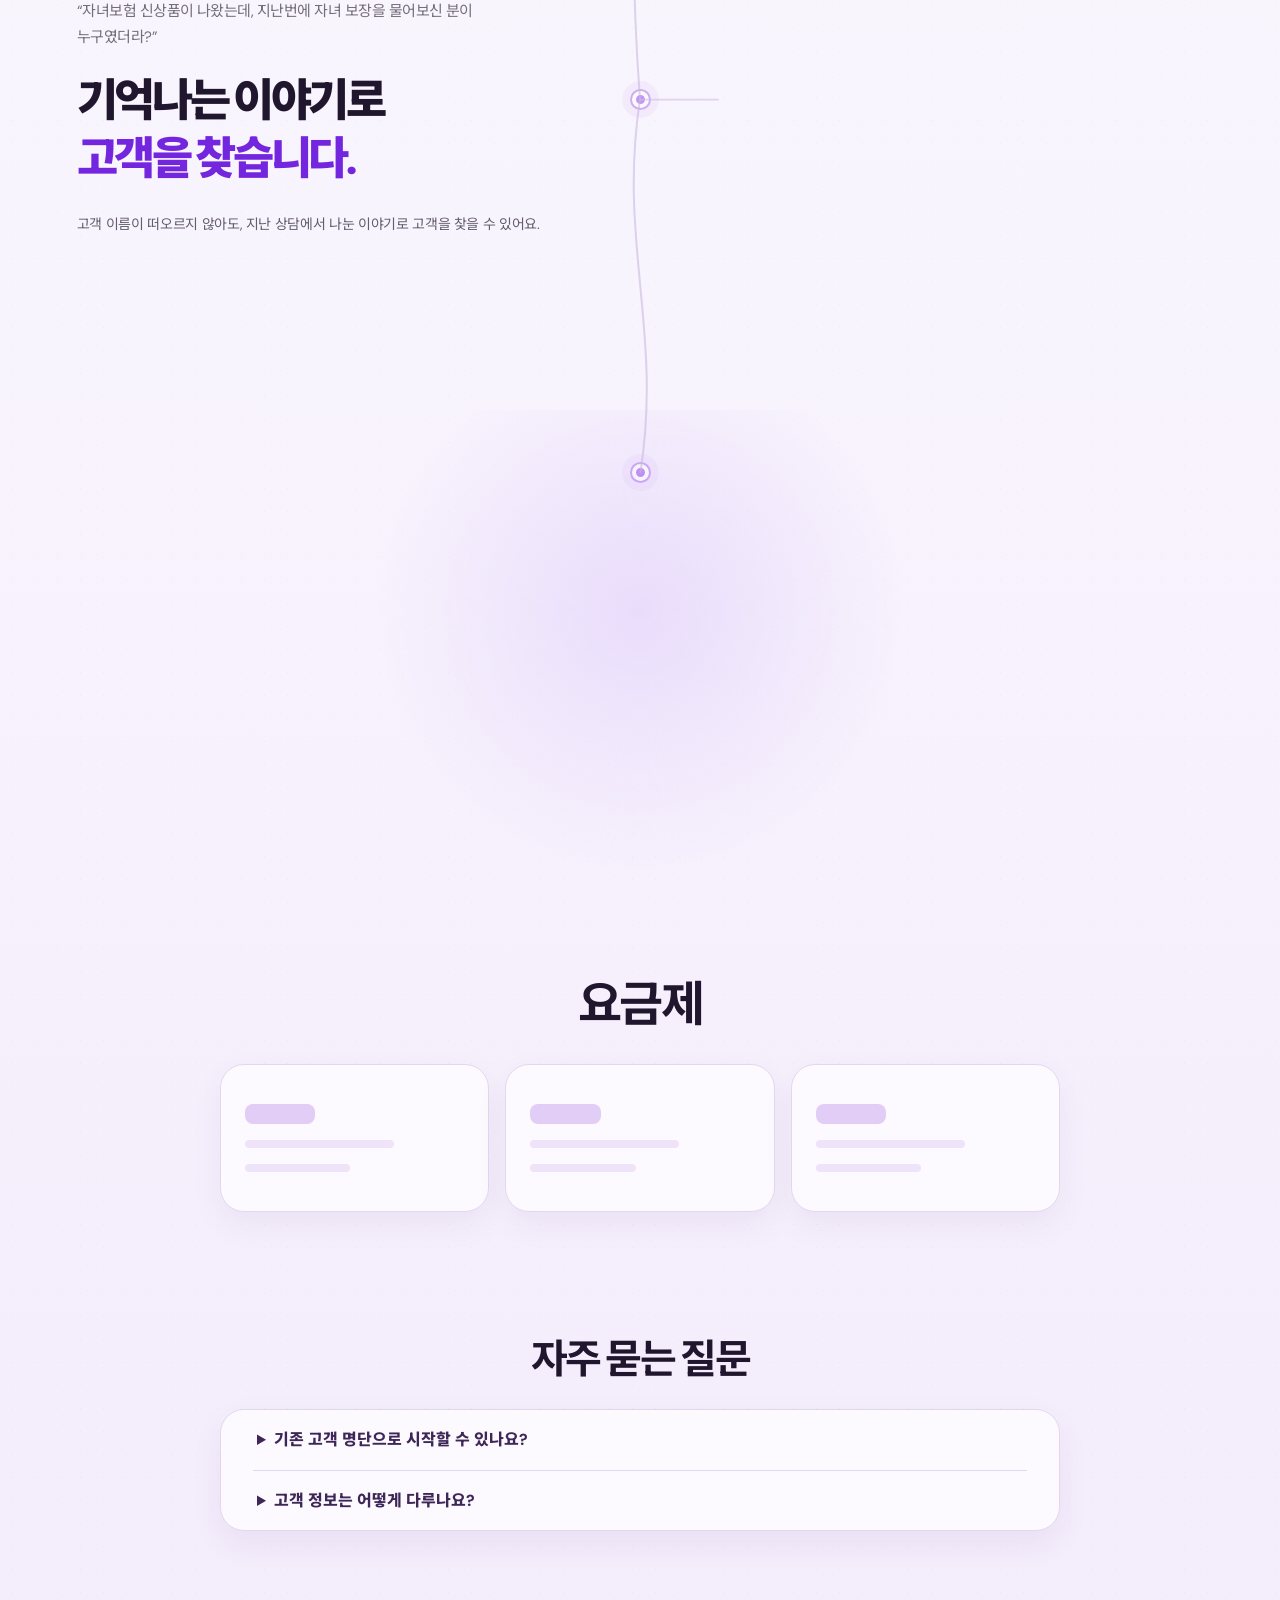
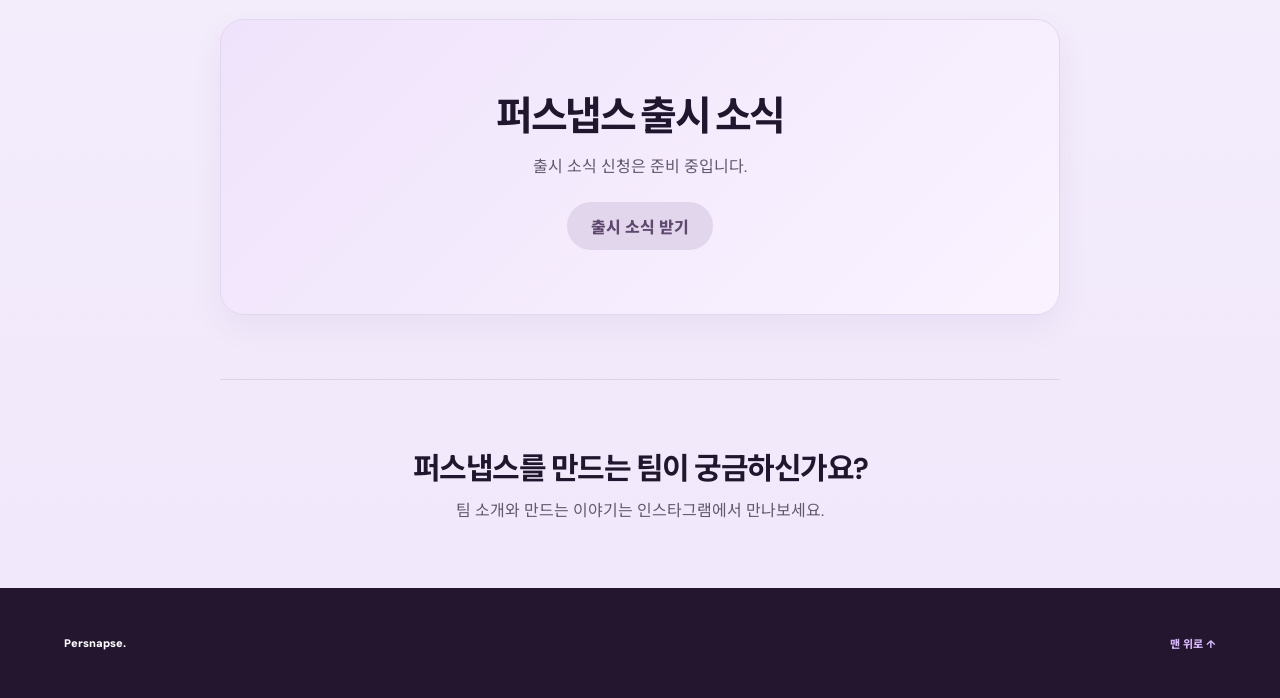
==== commit b569b796: "Align landing page with Persnapse service flow" ====
--- a/concept-01-flow/index.html
+++ b/concept-01-flow/index.html
@@ -6,7 +6,7 @@
   <meta name="theme-color" content="#f7f5fc">
   <meta name="description" content="오늘 챙길 고객과 지난 약속을 한곳에서 확인하세요. 보험설계사를 위한 고객관리 도구 퍼스냅스.">
   <title>Persnapse — 다시 연락할 고객을 놓치지 않도록</title>
-  <link rel="stylesheet" href="./styles.css?v=network-map-aligned">
+  <link rel="stylesheet" href="./styles.css?v=search-avatar-circle">
   <script src="./app.js?v=thread-layout-height" defer></script>
 </head>
 <body>
@@ -51,7 +51,7 @@
 
         <div class="hero-detail">
           <p>새 상담을 챙기다 약속한 날이 지났습니다. 전화를 걸려니 지난번에 뭘 확인해 드리기로 했는지 카톡과 메모를 다시 열어봅니다.</p>
-          <p class="hero-answer">퍼스냅스는 보험설계사가 오늘 챙길 고객과 지난 약속을 한곳에서 확인할 수 있게 돕습니다.</p>
+          <p class="hero-answer">퍼스냅스는 보험설계사가 고객과 나눈 이야기와 약속을 남기고, 오늘 챙길 고객을 확인하는 AI 고객관리 서비스입니다.</p>
         </div>
       </div>
       <div class="hero-tail"><span class="scroll-hint">아래로 스크롤 <b aria-hidden="true">↓</b></span><span class="anchor" id="anchor-0" aria-hidden="true"></span></div>
@@ -66,7 +66,7 @@
         <div class="chapter-top"><span class="chapter-number">월요일 아침</span></div>
         <p class="before-action">“오늘 누구부터 전화하지?”</p>
         <h2 id="scene-1-title">오늘 챙길 고객을<br><em>먼저 확인합니다.</em></h2>
-        <p class="feature-copy">오늘 연락할 고객과 그 이유를 확인하고, 13·25회차나 갱신·만기가 다가오는 계약도 미리 챙깁니다.</p>
+        <p class="feature-copy">오늘 연락할 고객과 할 일을 확인하고, 13·25회차나 갱신·만기가 다가오는 계약도 미리 챙깁니다.</p>
       </div>
       <span class="anchor chapter-anchor" id="anchor-1" aria-hidden="true"></span>
       <span class="anchor mobile-card-point" aria-hidden="true"></span>
@@ -75,10 +75,16 @@
         <div class="customer-preview-panel">
           <h3>오늘 연락할 고객</h3>
           <ul class="customer-list">
-            <li><span class="customer-initial" aria-hidden="true">박</span><strong>박 고객님</strong><span class="customer-reason">13회차 당일</span></li>
+            <li class="customer-featured"><span class="customer-initial" aria-hidden="true">박</span><strong>박 고객님</strong><span class="customer-reason">오늘 할 일 · 보험 서류 확인</span>
+          <dl class="customer-history dashboard-detail">
+            <div><dt>지난 약속</dt><dd>보내주신 보험 서류에 빠진 항목이 있는지 확인해 드리기로 했어요.</dd></div>
+            <div><dt>첫마디 제안</dt><dd>“박 고객님, 지난번 보내주신 보험 서류 때문에 연락드렸어요.”</dd></div>
+          </dl>
+            </li>
             <li><span class="customer-initial" aria-hidden="true">김</span><strong>김 고객님</strong><span class="customer-reason">생일 당일</span></li>
             <li><span class="customer-initial" aria-hidden="true">이</span><strong>이 고객님</strong><span class="customer-reason">100일 무연락</span></li>
           </ul>
+
           <h4 class="contract-heading">관리가 필요한 고객</h4>
           <ul class="customer-list">
             <li><span class="customer-initial" aria-hidden="true">최</span><strong>최 고객님</strong><span class="customer-reason">25회차 D-7</span></li>
@@ -91,20 +97,21 @@
 
     <section class="chapter chapter-flip" id="scene-2" data-scene="2" aria-labelledby="scene-2-title">
       <div class="chapter-copy">
-        <div class="chapter-top"><span class="chapter-number">전화를 걸기 직전</span></div>
-        <p class="before-action">“지난번에 뭘 확인해 드리기로 했더라?”</p>
-        <h2 id="scene-2-title">지난 대화와 약속을<br><em>한곳에서 봅니다.</em></h2>
-        <p class="feature-copy">박 고객님께 전화하기 전, 지난번에 어떤 서류를 확인해 드리기로 했는지 살펴봅니다.</p>
+        <div class="chapter-top"><span class="chapter-number">고객을 만나기 전</span></div>
+        <p class="before-action">오전에 연락드린 박 고객님을 만나러 가는 길. “지난번에 어디까지 얘기했더라?”</p>
+        <h2 id="scene-2-title">고객을 만나기 전,<br><em>브리핑을 받아요.</em></h2>
+        <p class="feature-copy">고객을 만나러 가는 길에 브리핑을 확인하세요. 지난 상담과 계약 현황을 살펴보고, 고객의 근황을 바탕으로 제안된 대화 주제로 상담을 준비할 수 있어요.</p>
       </div>
       <span class="anchor chapter-anchor" id="anchor-2" aria-hidden="true"></span>
       <span class="anchor mobile-card-point" aria-hidden="true"></span>
       <div class="chapter-art journey-art reveal">
         <span class="art-port" aria-hidden="true"></span>
         <div class="customer-preview-panel">
-          <h3>박 고객님</h3>
+          <h3>박 고객님 · 방문 전 브리핑</h3>
           <dl class="customer-history">
-            <div><dt>지난 대화</dt><dd>박 고객님이 확인이 필요한 보험 서류를 보내주셨어요.</dd></div>
-            <div><dt>지난번 약속</dt><dd>서류를 확인하고 다시 전화드리기로 했어요.</dd></div>
+            <div><dt>지난 상담 요약</dt><dd>보험 서류를 확인해 드리기로 했어요. 박 고객님은 카페 오픈을 준비 중이라고 하셨어요.</dd></div>
+            <div><dt>계약 현황</dt><dd>기존 보험 계약 1건 유지 중 · 13회차 당일</dd></div>
+            <div><dt>오늘 나눌 이야기</dt><dd>“지난번에 카페 오픈 준비 중이라고 하셨죠. 오픈은 잘하셨어요?”</dd></div>
           </dl>
         </div>
         <small class="customer-preview-note">가상 고객 데이터로 구성한 사용 예시</small>
@@ -113,60 +120,50 @@
 
     <section class="chapter" id="scene-3" data-scene="3" aria-labelledby="scene-3-title">
       <div class="chapter-copy">
-        <div class="chapter-top"><span class="chapter-number">통화를 마치고</span></div>
+        <div class="chapter-top"><span class="chapter-number">상담을 마치고</span></div>
         <p class="before-action">“다음 주에 다시 연락드리기로 했는데, 어디에 적지?”</p>
-        <h2 id="scene-3-title">짧게 남긴 메모가<br><em>다음 연락으로 이어집니다.</em></h2>
-        <p class="feature-copy">박 고객님과 나눈 이야기와 다음 약속을 짧게 남깁니다.</p>
+        <h2 id="scene-3-title">30초만 말하면,<br><em>상담 기록과 다음 할 일이 정리됩니다.</em></h2>
+        <p class="feature-copy">상담이 끝나면 나눈 이야기를 말로 남기세요. 퍼스냅스가 상담 내용을 정리하고, 날짜가 있는 약속은 할 일로 등록해요.</p>
       </div>
       <span class="anchor chapter-anchor" id="anchor-3" aria-hidden="true"></span>
       <span class="anchor mobile-card-point" aria-hidden="true"></span>
       <div class="chapter-art journey-art reveal">
         <span class="art-port" aria-hidden="true"></span>
         <div class="customer-preview-panel">
-          <h3>박 고객님 · 통화 기록</h3>
+          <h3>박 고객님 · 상담 기록</h3>
           <dl class="customer-history">
-            <div><dt>오늘 남긴 메모</dt><dd>빠진 보험 서류가 있는지 확인해 드리기로 했어요.</dd></div>
-            <div><dt>다음 연락 · 다음 주 화요일</dt><dd>보험 서류 확인 결과 안내</dd></div>
+            <div><dt>말로 남긴 내용</dt><dd>“박 고객님이 오늘 서류 한 장 더 주셨어. 같이 확인해서 다음 주 화요일에 결과 알려드리기로 했어. 카페는 지난주에 오픈했대.”</dd></div>
+            <div><dt>정리된 상담 기록</dt><dd>오늘 받은 서류를 기존 서류와 함께 확인하기로 했어요.</dd></div>
+            <div><dt>등록된 할 일 · 다음 주 화요일</dt><dd>보험 서류 확인 결과 안내</dd></div>
+            <div><dt>약속한 날</dt><dd>다음 주 화요일, 오늘 연락할 고객 목록에 ‘보험 서류 확인 결과 안내’가 다시 떠요.</dd></div>
           </dl>
-        </div>
-        <small class="customer-preview-note">가상 고객 데이터로 구성한 사용 예시</small>
-      </div>
-    </section>
-
-    <section class="chapter chapter-flip" id="scene-4" data-scene="4" aria-labelledby="scene-4-title">
-      <div class="chapter-copy">
-        <div class="chapter-top"><span class="chapter-number">다음 주 화요일</span></div>
-        <p class="before-action">“오늘 박 고객님께 전화드릴 차례네.”</p>
-        <h2 id="scene-4-title">약속한 날에,<br><em>지난 대화부터 이어갑니다.</em></h2>
-        <p class="feature-copy">오늘 챙길 고객을 확인하고, 지난번에 약속한 내용부터 이야기를 이어갑니다.</p>
-      </div>
-      <span class="anchor chapter-anchor" id="anchor-4" aria-hidden="true"></span>
-      <span class="anchor mobile-card-point" aria-hidden="true"></span>
-      <div class="chapter-art journey-art reveal">
-        <span class="art-port" aria-hidden="true"></span>
-        <div class="customer-preview-panel">
-          <h3>오늘 연락할 고객</h3>
-          <ul class="customer-list">
-            <li><span class="customer-initial" aria-hidden="true">박</span><strong>박 고객님</strong><span class="customer-reason">보험 서류 확인 결과 안내</span></li>
-          </ul>
-        </div>
-        <small class="customer-preview-note">가상 고객 데이터로 구성한 사용 예시</small>
-      </div>
-    </section>
-
-    <section class="chapter" id="scene-5" data-scene="5" aria-labelledby="network-title">
+          <div class="profile-save-preview">
+            <strong>새로 알게 된 근황 · 카페 오픈</strong>
+            <p>고객 프로필에 저장할까요?</p>
+            <div class="profile-save-actions">
+              <button type="button" disabled>나중에</button>
+              <button type="button" disabled>프로필에 저장</button>
+            </div>
+          </div>
+        </div>
+        <small class="customer-preview-note">가상 고객 데이터로 구성한 사용 예시</small>
+      </div>
+    </section>
+
+    <section class="chapter chapter-flip network-chapter" id="scene-4" data-scene="4" aria-labelledby="network-title">
       <div class="chapter-copy">
         <p class="before-action">“박 고객님은 누구 소개로 만났더라?”</p>
         <h2 id="network-title">소개로 이어진 고객을<br><em>한눈에 봅니다.</em></h2>
         <p class="feature-copy">인맥 지도에서 소개 관계를 따라가고, 연결된 고객의 카드를 확인합니다.</p>
       </div>
-      <span class="anchor chapter-anchor" id="anchor-5" aria-hidden="true"></span>
+      <span class="anchor chapter-anchor" id="anchor-4" aria-hidden="true"></span>
       <span class="anchor mobile-card-point" aria-hidden="true"></span>
       <div class="chapter-art journey-art customer-preview reveal">
         <span class="art-port" aria-hidden="true"></span>
         <div class="customer-preview-panel">
         <h3>인맥 지도</h3>
         <p class="network-count">연결된 고객 5명 · 소개로 온 고객 2명</p>
+        <p class="network-search"><strong>고객 이름 검색</strong> 박 고객님</p>
         <div class="network-filters"><strong>✓ 전체</strong><span>소개</span><span>가족</span></div>
         <div class="network-example" role="img" aria-label="김 고객님이 박 고객님을 소개한 관계가 강조된 고객 연결 지도">
           <div class="network-links" aria-hidden="true"><i></i><i></i><i></i><i></i></div>
@@ -187,6 +184,36 @@
         <small class="customer-preview-note">가상 고객 데이터로 구성한 사용 예시</small>
       </div>
     </section>
+    <section class="chapter" id="scene-5" data-scene="5" aria-labelledby="scene-5-title">
+      <div class="chapter-copy">
+        <div class="chapter-top"><span class="chapter-number">자연어 검색</span></div>
+        <p class="before-action">“자녀보험 신상품이 나왔는데, 지난번에 자녀 보장을 물어보신 분이 누구였더라?”</p>
+        <h2 id="scene-5-title">기억나는 이야기로<br><em>고객을 찾습니다.</em></h2>
+        <p class="feature-copy">고객 이름이 떠오르지 않아도, 지난 상담에서 나눈 이야기로 고객을 찾을 수 있어요.</p>
+      </div>
+      <span class="anchor chapter-anchor" id="anchor-5" aria-hidden="true"></span>
+      <span class="anchor mobile-card-point" aria-hidden="true"></span>
+      <div class="chapter-art journey-art reveal">
+        <span class="art-port" aria-hidden="true"></span>
+        <div class="customer-preview-panel">
+          <h3>고객 검색</h3>
+          <div class="customer-search-query">
+            <span class="customer-search-icon" aria-hidden="true"></span>
+            <span>자녀보험 신상품을 안내할 만한 고객은?</span>
+          </div>
+          <p class="customer-search-count">검색 결과 1명</p>
+          <div class="customer-search-result">
+            <span class="customer-initial" aria-hidden="true">이</span>
+            <div>
+              <strong>이 고객님</strong>
+              <p>지난 상담에서 초등학교 입학을 앞둔 자녀의 보장에 대해 문의했어요.</p>
+            </div>
+          </div>
+        </div>
+        <small class="customer-preview-note">가상 고객 데이터로 구성한 사용 예시</small>
+      </div>
+    </section>
+
     <section class="finale" id="scene-6" data-scene="6" aria-labelledby="final-title">
       <span class="anchor finale-anchor" id="anchor-6" aria-hidden="true"></span>
       <div class="finale-content reveal">
@@ -210,7 +237,7 @@
         <div class="landing-faq-list">
           <details>
             <summary>기존 고객 명단으로 시작할 수 있나요?</summary>
-            <p>지금 쓰고 계신 엑셀이나 CSV 명단으로 시작할 수 있도록 준비 중입니다. 지원하는 파일 형식과 필수 항목은 출시할 때 안내하겠습니다.</p>
+            <p>엑셀 명단이나 보험증권 사진을 올리면 고객과 계약 정보를 정리해 프로필을 만들어요. 계약일이 있는 고객은 13·25회차 납입과 갱신·만기 일정도 자동으로 등록돼요.</p>
           </details>
           <details>
             <summary>고객 정보는 어떻게 다루나요?</summary>
--- a/concept-01-flow/styles.css
+++ b/concept-01-flow/styles.css
@@ -142,6 +142,18 @@
 .journey-card p{margin:6px 0 0;color:#53465e;font-size:.94rem;line-height:1.6}
 .customer-preview-panel{padding:clamp(12px,2.2vw,24px);border:1px solid #e1d2ef;border-radius:20px;background:#fff;box-shadow:0 8px 22px #5a348013}
 .customer-preview-panel h3{margin:0 0 12px;font-size:clamp(17px,2vw,25px)}
+.profile-save-preview{margin-top:12px;padding:12px;border:1px solid #dbc8ef;border-radius:12px;background:#f6effc;color:#3e2758;font-size:.875rem}
+.profile-save-preview p{margin:4px 0 10px}
+.profile-save-actions{display:flex;flex-wrap:wrap;justify-content:flex-end;gap:6px}
+.profile-save-actions button{padding:7px 10px;border:1px solid #dbc8ef;border-radius:8px;background:#fff;color:#563a76;font:inherit;font-weight:700;opacity:1}
+.profile-save-actions button:last-child{border-color:#67468f;background:#67468f;color:#fff}
+.customer-search-query{display:flex;align-items:center;gap:11px;margin-top:12px;padding:12px;border:1px solid #bca0df;border-radius:12px;background:#faf6ff;color:#3e2758;font-size:.875rem;line-height:1.5}
+.customer-search-icon{position:relative;flex:none;width:13px;height:13px;margin-right:3px;border:2px solid #7853a5;border-radius:50%}
+.customer-search-icon::after{content:"";position:absolute;right:-5px;bottom:-3px;width:6px;height:2px;background:#7853a5;transform:rotate(45deg)}
+.customer-search-count{margin:13px 0 7px;color:#695778;font-size:.75rem}
+.customer-search-result{display:flex;align-items:flex-start;gap:9px;padding:10px;border:1px solid #eee4f5;border-radius:11px;background:#fcf9ff;color:#3e2758;font-size:.875rem}
+.customer-search-result .customer-initial{flex-shrink:0}
+.customer-search-result p{margin:4px 0 0;color:#665771;font-size:.8rem;line-height:1.55}
 .contract-heading{margin:16px 0 8px;padding-top:12px;border-top:1px solid #eee4f5;color:#3e2758;font-size:.875rem}
 .network-filters{display:flex;flex-wrap:wrap;gap:6px;font-size:.8rem;color:#4a3461}
 .network-filters>*{padding:5px 11px;border:1px solid #e1d2ef;border-radius:8px}
@@ -162,14 +174,17 @@
 .network-links i:nth-child(3){clip-path:polygon(56% 43%,82% 22%,82% 22.6%,56% 43.6%)}
 .network-links i:nth-child(4){clip-path:polygon(56% 43%,82% 76%,82% 76.6%,56% 43.6%)}
 .network-count{margin:0 0 8px;color:#4a3461;font-size:.8rem}
-.network-edge-label{position:absolute;left:38%;top:55%;transform:translate(-50%,-50%);padding:2px 5px;border-radius:5px;background:#fcf8ff;font-weight:700}
+.network-search{display:flex;flex-wrap:wrap;gap:4px 10px;margin:0 0 8px;padding:7px 10px;border:1px solid #e1d2ef;border-radius:8px;color:#4a3461;font-size:.8rem}
+.customer-list .customer-featured{background:#f4ebfc;border-color:#e1d2ef}
+.dashboard-detail{grid-column:1/-1;margin-top:8px}
+.network-edge-label{position:absolute;left:38%;top:52%;transform:translate(-50%,-50%);padding:3px 5px;border-radius:5px;background:#fcf8ff;font-size:.6875rem;line-height:1.3;text-align:center;white-space:nowrap;font-weight:700}
 .network-customer{position:relative;display:grid;gap:4px;margin:-14px 8px 10px;padding:12px;border:1px solid #e1d2ef;border-radius:12px;background:#f2e9fb;color:#3e2758;font-size:.875rem}
 .network-card-label{margin-top:4px;color:#67468f;font-weight:700}
-#scene-5 .journey-art{padding-inline:clamp(14px,2vw,28px)}
-#scene-5 .customer-preview-panel{padding-inline:clamp(10px,1.6vw,20px)}
-#scene-5 .network-example{height:clamp(230px,25vw,320px)}
+.chapter.network-chapter .journey-art{padding-inline:clamp(14px,2vw,28px)}
+.chapter.network-chapter .customer-preview-panel{padding-inline:clamp(10px,1.6vw,20px)}
+.chapter.network-chapter .network-example{height:clamp(230px,25vw,320px)}
 @media(min-width:761px){
-  #scene-5 .journey-art{margin-inline-end:calc(-1 * clamp(16px,3vw,42px))}
+  .chapter.network-chapter .journey-art{margin-inline-start:calc(-1 * clamp(16px,3vw,42px))}
 }
 .customer-list{list-style:none;margin:0;padding:0;display:grid;gap:7px}
 .customer-list li{display:grid;grid-template-columns:auto minmax(0,1fr);align-items:center;column-gap:9px;padding:8px 10px;border:1px solid #eee4f5;border-radius:11px;background:#fcf9ff;color:#3e2758;font-size:.875rem}
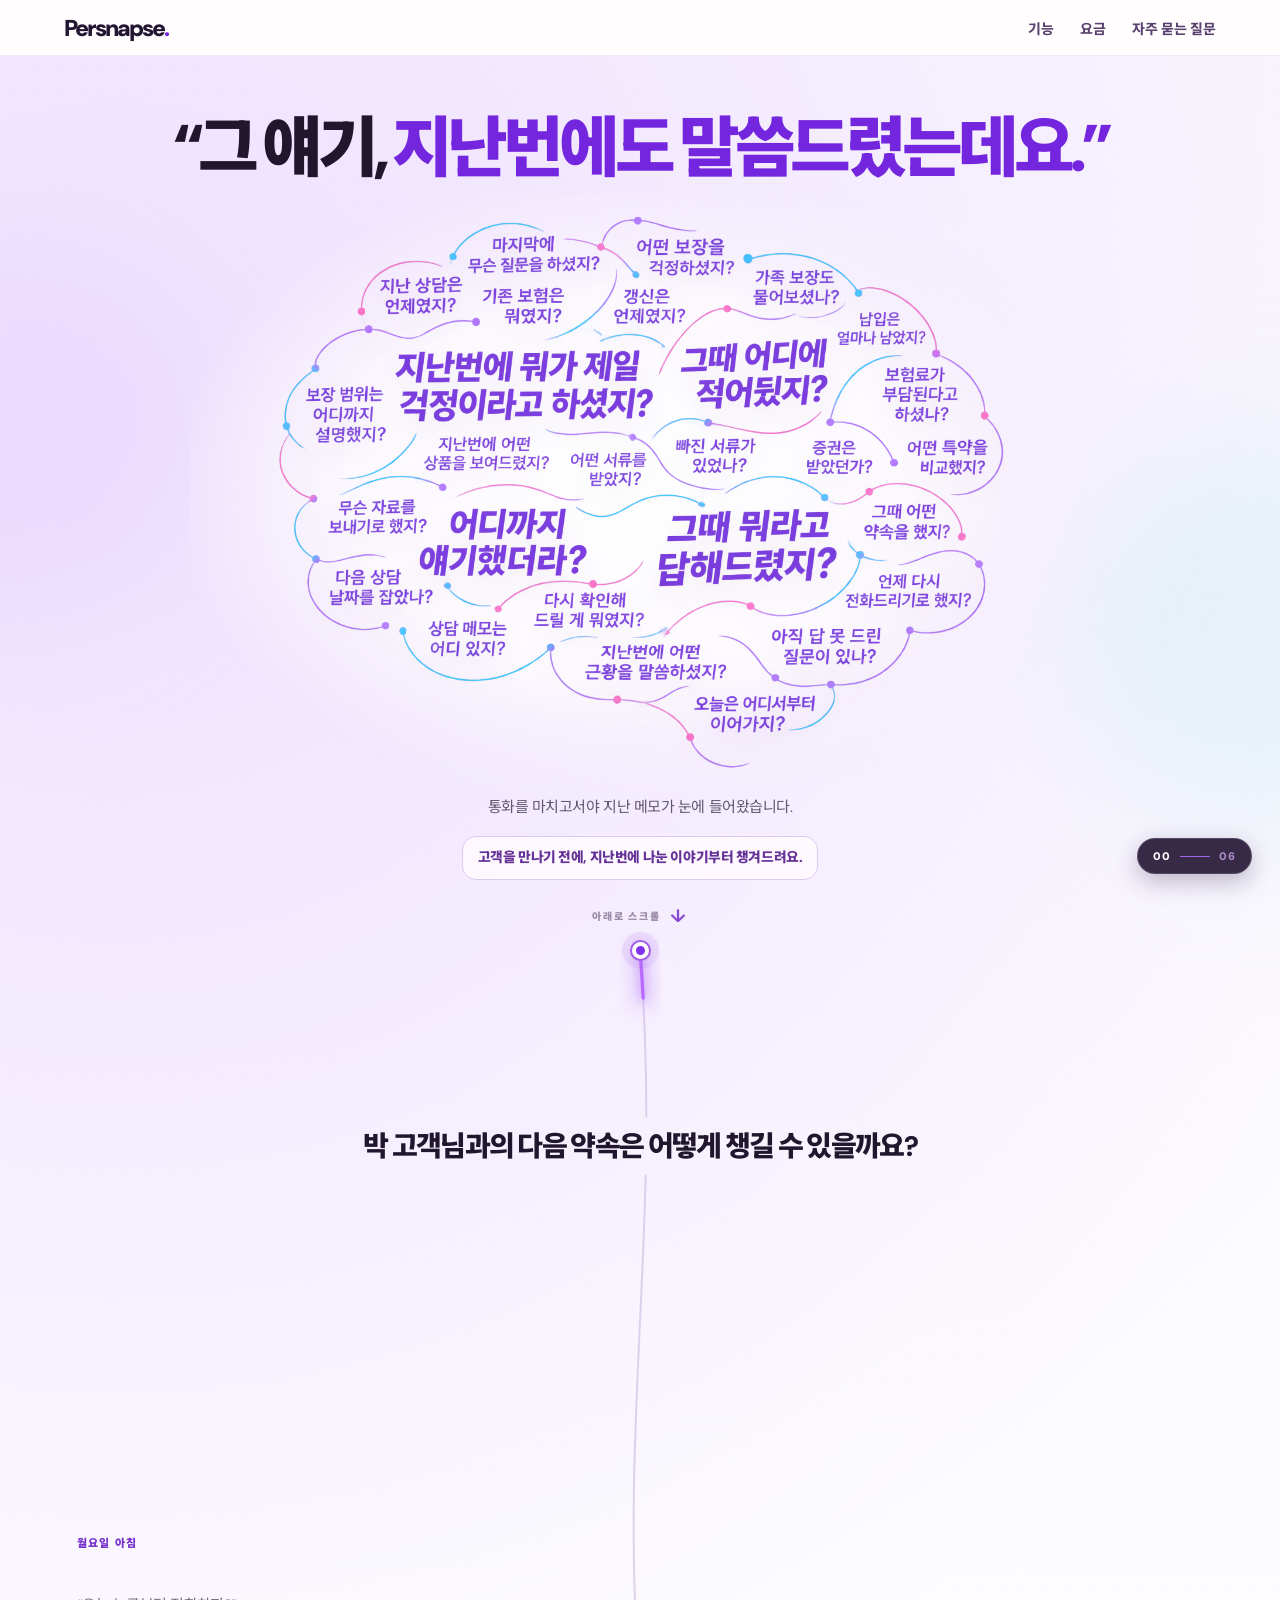
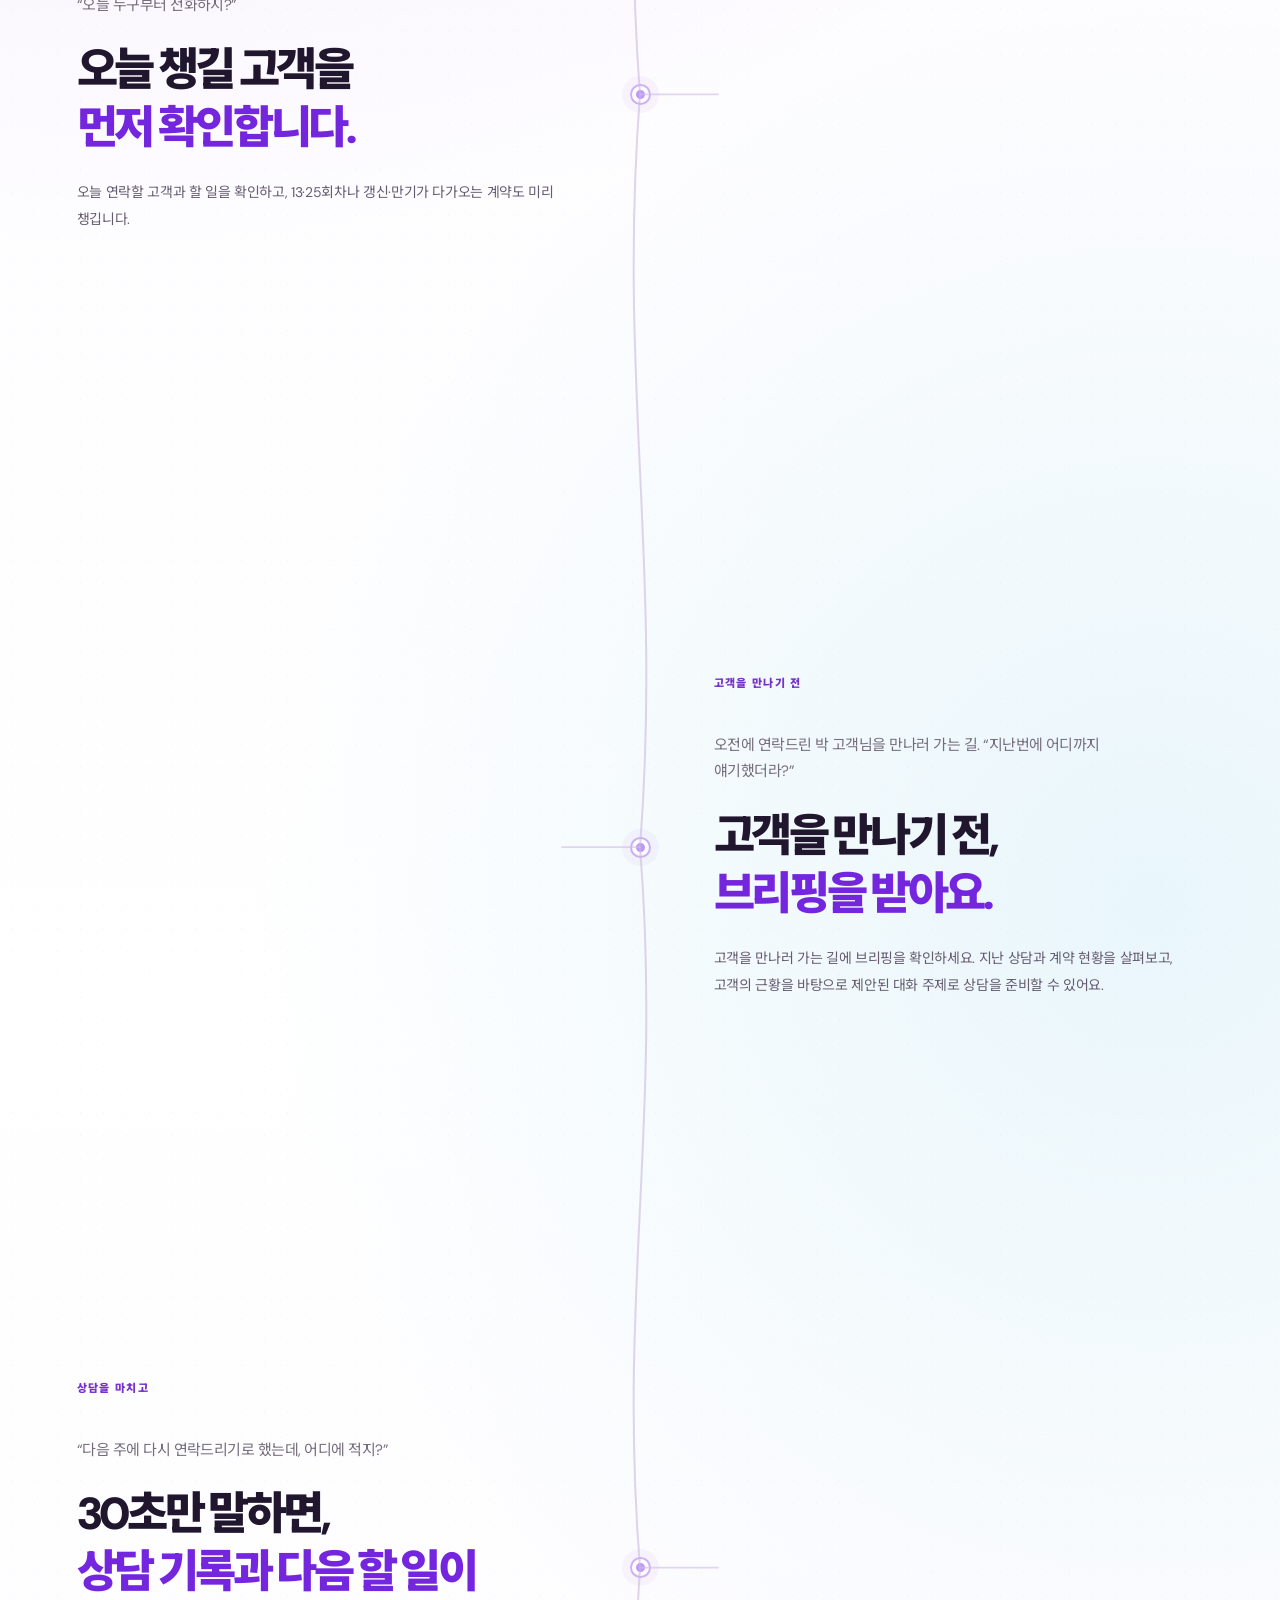
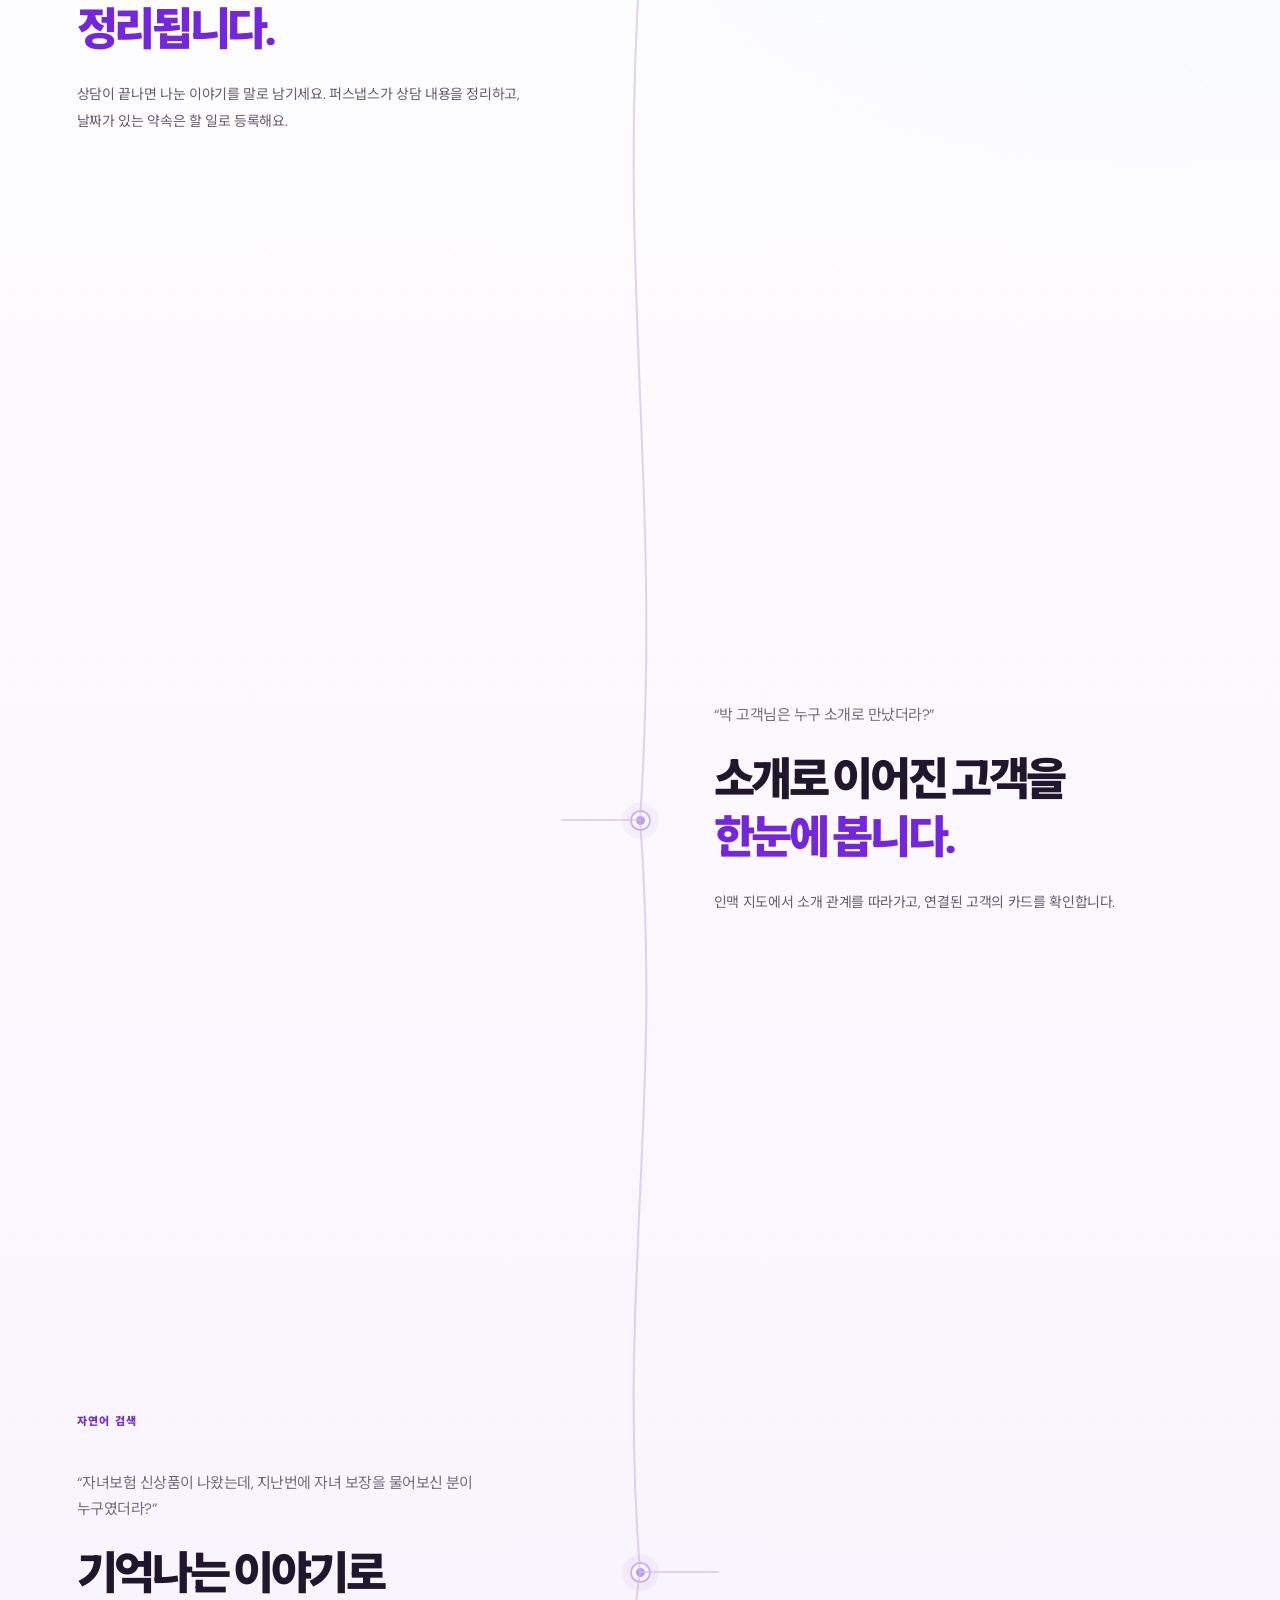
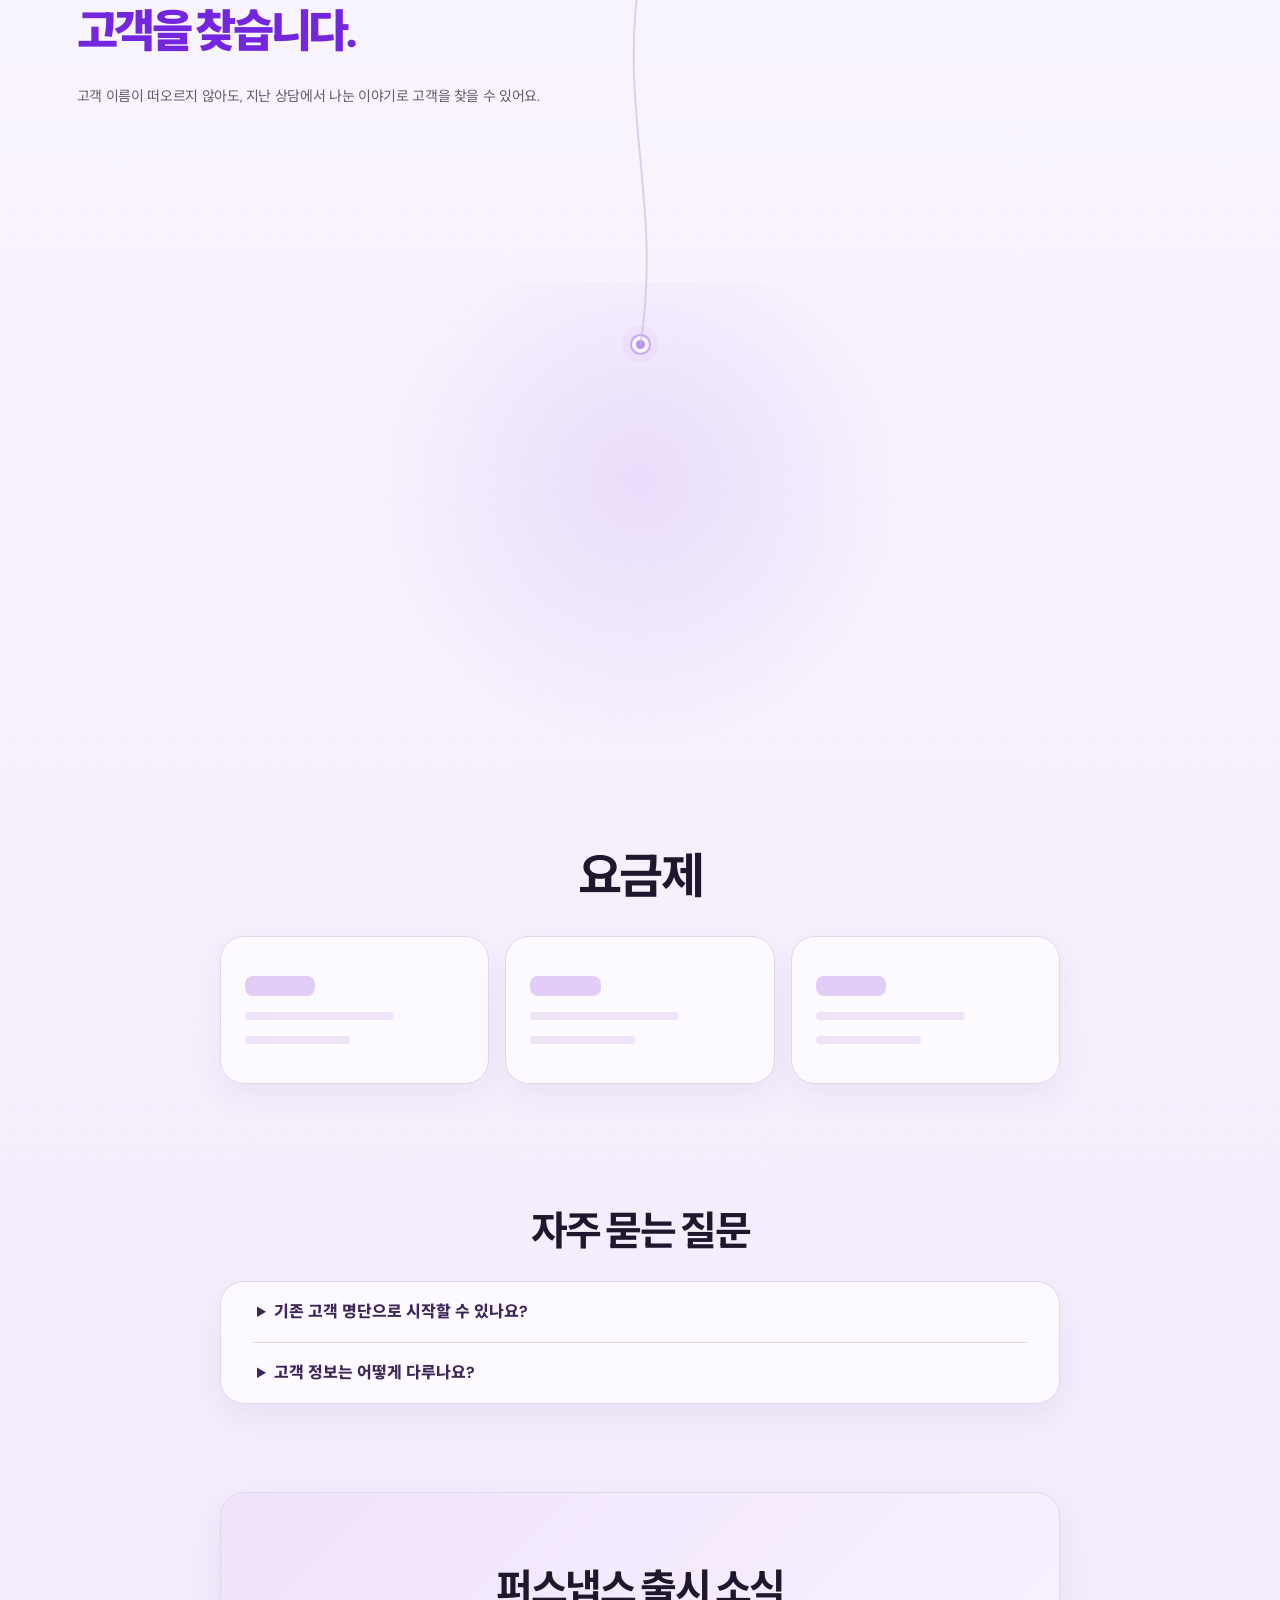
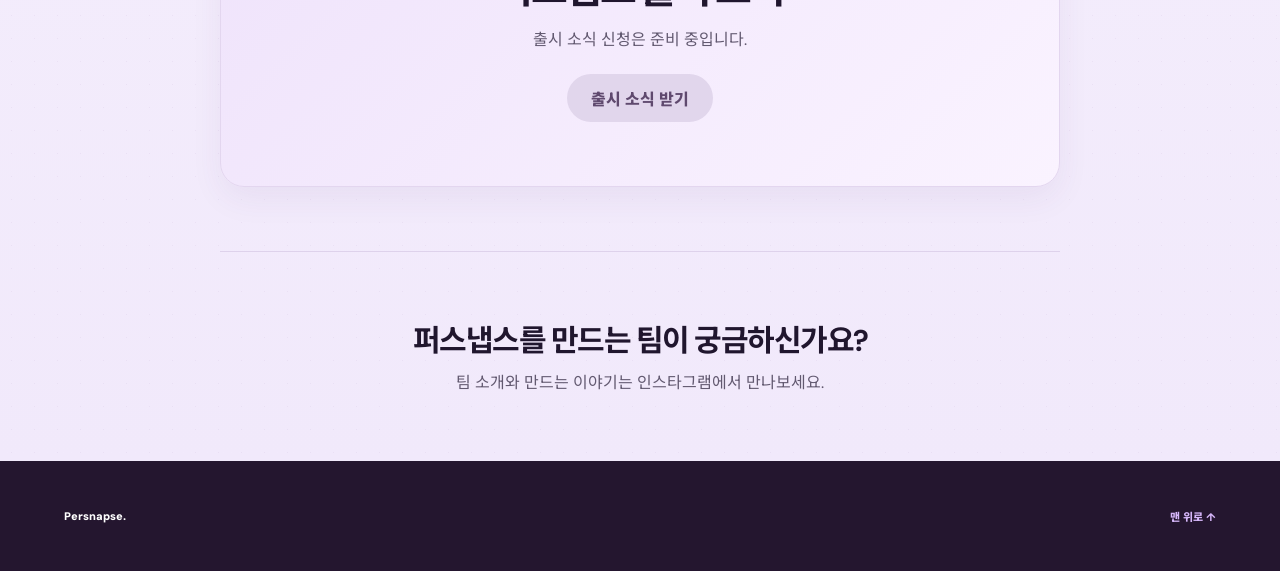
==== commit 62314423: "Update landing hero copy and illustration" ====
--- a/concept-01-flow/index.html
+++ b/concept-01-flow/index.html
@@ -6,8 +6,8 @@
   <meta name="theme-color" content="#f7f5fc">
   <meta name="description" content="오늘 챙길 고객과 지난 약속을 한곳에서 확인하세요. 보험설계사를 위한 고객관리 도구 퍼스냅스.">
   <title>Persnapse — 다시 연락할 고객을 놓치지 않도록</title>
-  <link rel="stylesheet" href="./styles.css?v=search-avatar-circle">
-  <script src="./app.js?v=thread-layout-height" defer></script>
+  <link rel="stylesheet" href="./styles.css?v=brain-opacity-85">
+  <script src="./app.js?v=mobile-signal-origin" defer></script>
 </head>
 <body>
   <header class="topbar">
@@ -42,16 +42,16 @@
       <div class="hero-glow glow-right" aria-hidden="true"></div>
       <div class="hero-stage">
         <div class="hero-intro">
-          <h1 id="hero-title">금요일에 다시 연락드리기로 했는데,<br><em>벌써 월요일이네.</em></h1>
+          <h1 id="hero-title" style="text-wrap: balance;">“그 얘기, <em>지난번에도 말씀드렸는데요.”</em></h1>
         </div>
 
         <figure class="brain-problem">
-          <img class="problem-brain-image" src="../concept-02-assets/hero-thought-brain-v2.png" width="1536" height="1024" alt="지난 상담, 다음 연락, 보낼 자료와 오늘 챙길 고객에 관한 생각들이 글자로 뇌의 형태를 이룬 그림">
+          <img class="problem-brain-image" src="../concept-02-assets/hero-thought-brain-conversation-v14.png" width="1536" height="1024" alt="고객이 무엇을 걱정했는지, 어디까지 이야기했는지 떠올리는 설계사의 생각이 뇌 모양을 이룬 그림">
         </figure>
 
         <div class="hero-detail">
-          <p>새 상담을 챙기다 약속한 날이 지났습니다. 전화를 걸려니 지난번에 뭘 확인해 드리기로 했는지 카톡과 메모를 다시 열어봅니다.</p>
-          <p class="hero-answer">퍼스냅스는 보험설계사가 고객과 나눈 이야기와 약속을 남기고, 오늘 챙길 고객을 확인하는 AI 고객관리 서비스입니다.</p>
+          <p>통화를 마치고서야 지난 메모가 눈에 들어왔습니다.</p>
+          <p class="hero-answer">고객을 만나기 전에, 지난번에 나눈 이야기부터 챙겨드려요.</p>
         </div>
       </div>
       <div class="hero-tail"><span class="scroll-hint">아래로 스크롤 <b aria-hidden="true">↓</b></span><span class="anchor" id="anchor-0" aria-hidden="true"></span></div>
--- a/concept-01-flow/styles.css
+++ b/concept-01-flow/styles.css
@@ -91,6 +91,7 @@
   display:block;
   width:100%;
   height:auto;
+  opacity:.85;
   filter:drop-shadow(0 13px 14px #6846761a);
 }
 .hero-detail{max-width:590px;margin:0 auto}
@@ -120,7 +121,10 @@
 }
 
 @media(max-width:760px) {
-  .hero{padding:26px 18px 0}
+  .hero{min-height:0;padding:26px 18px 0}
+  .hero .hero-glow{display:none}
+  .hero .hero-tail{margin:0 auto;padding:16px 0 18px}
+  .hero .hero-tail .anchor{position:relative;top:auto;left:auto;margin:18px 0 0;align-self:center}
   .hero h1{font-size:clamp(30px,7.8vw,49px);margin:15px 0 5px}
   .brain-problem{width:min(calc(100% + 30px),630px)}
   .hero-detail > p{font-size:14px}
@@ -251,7 +255,7 @@
   .mobile-card-point{display:block;position:absolute;top:var(--card-point-top);left:31px;opacity:.48}
   .chapter.is-arrived .mobile-card-point{opacity:1;animation:nodeArrival .7s ease-out both}
   .chapter-art .art-port{display:none}
-  .story-intro{min-height:270px}
+  .story-intro{min-height:0;padding:26px 24px 64px}
   .finale{padding-top:176px}
   .finale-anchor{top:132px;left:calc(50% - 8.5px)}
 }
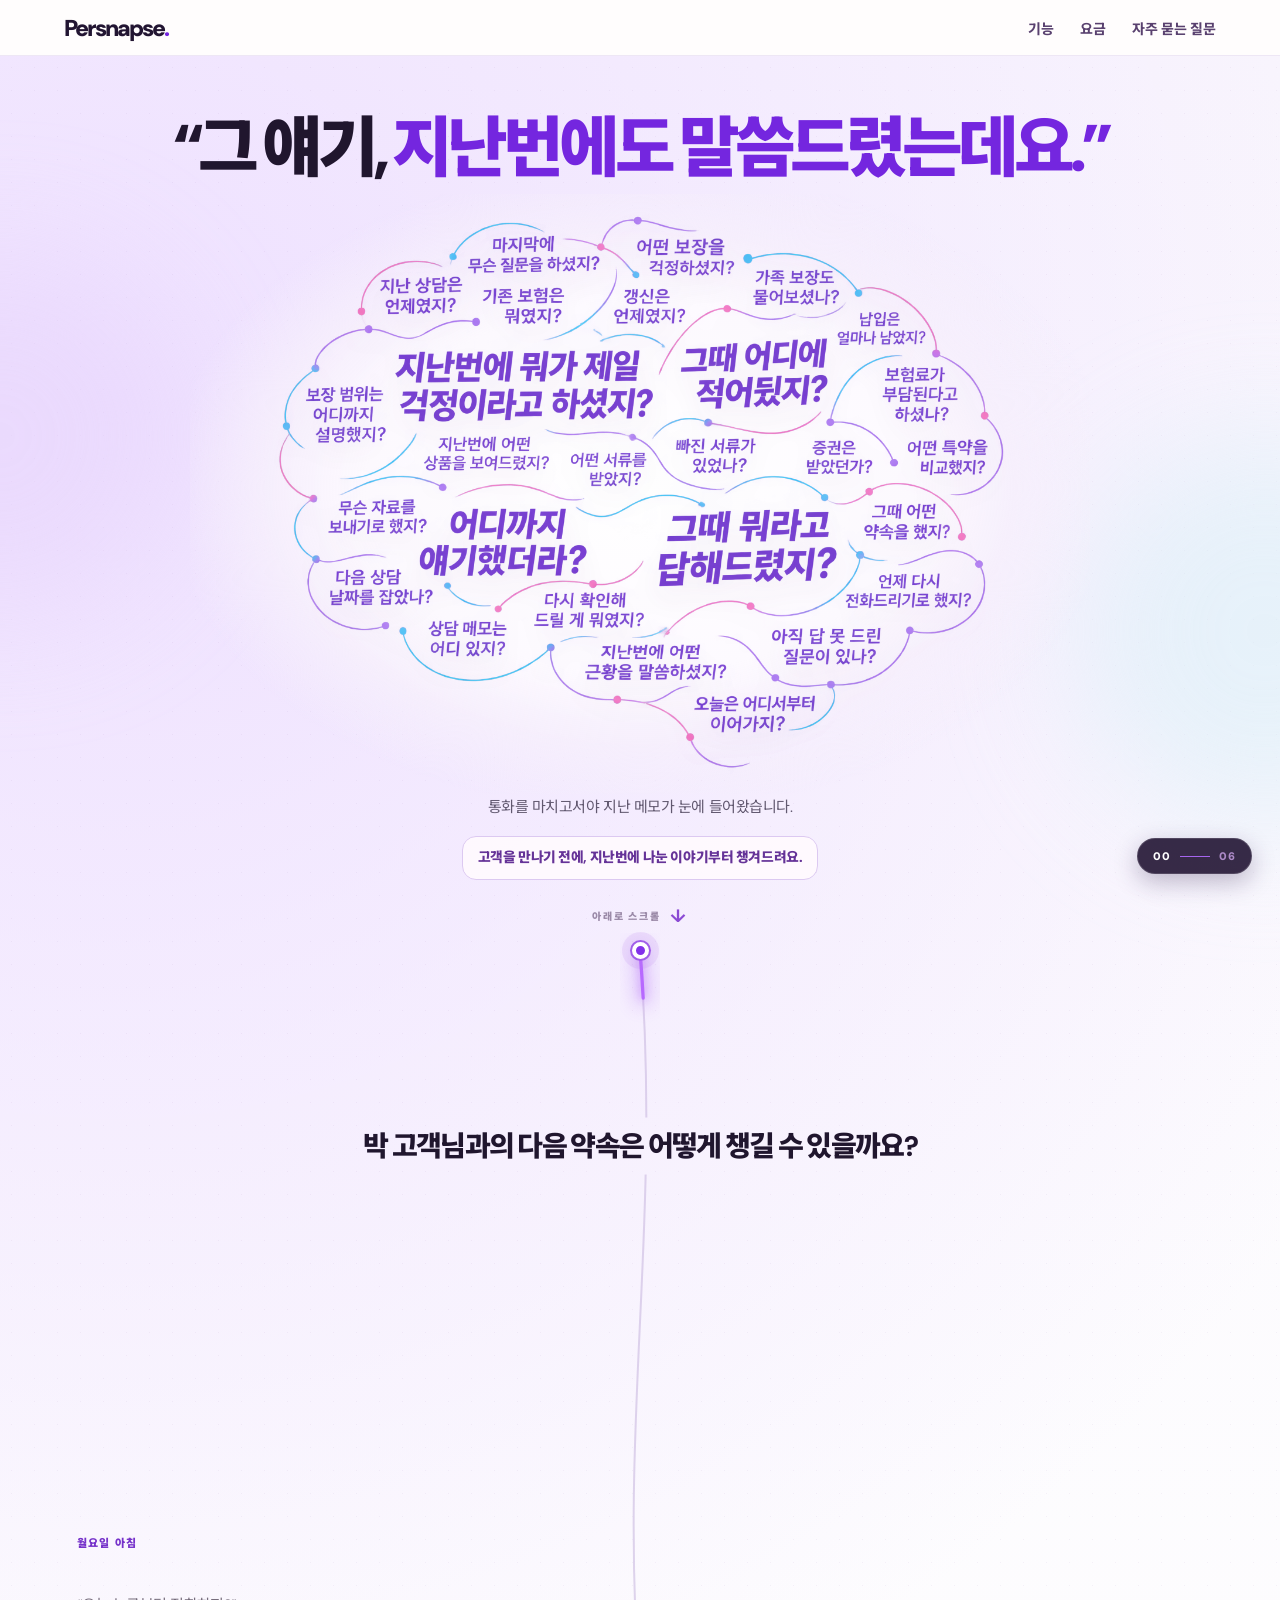
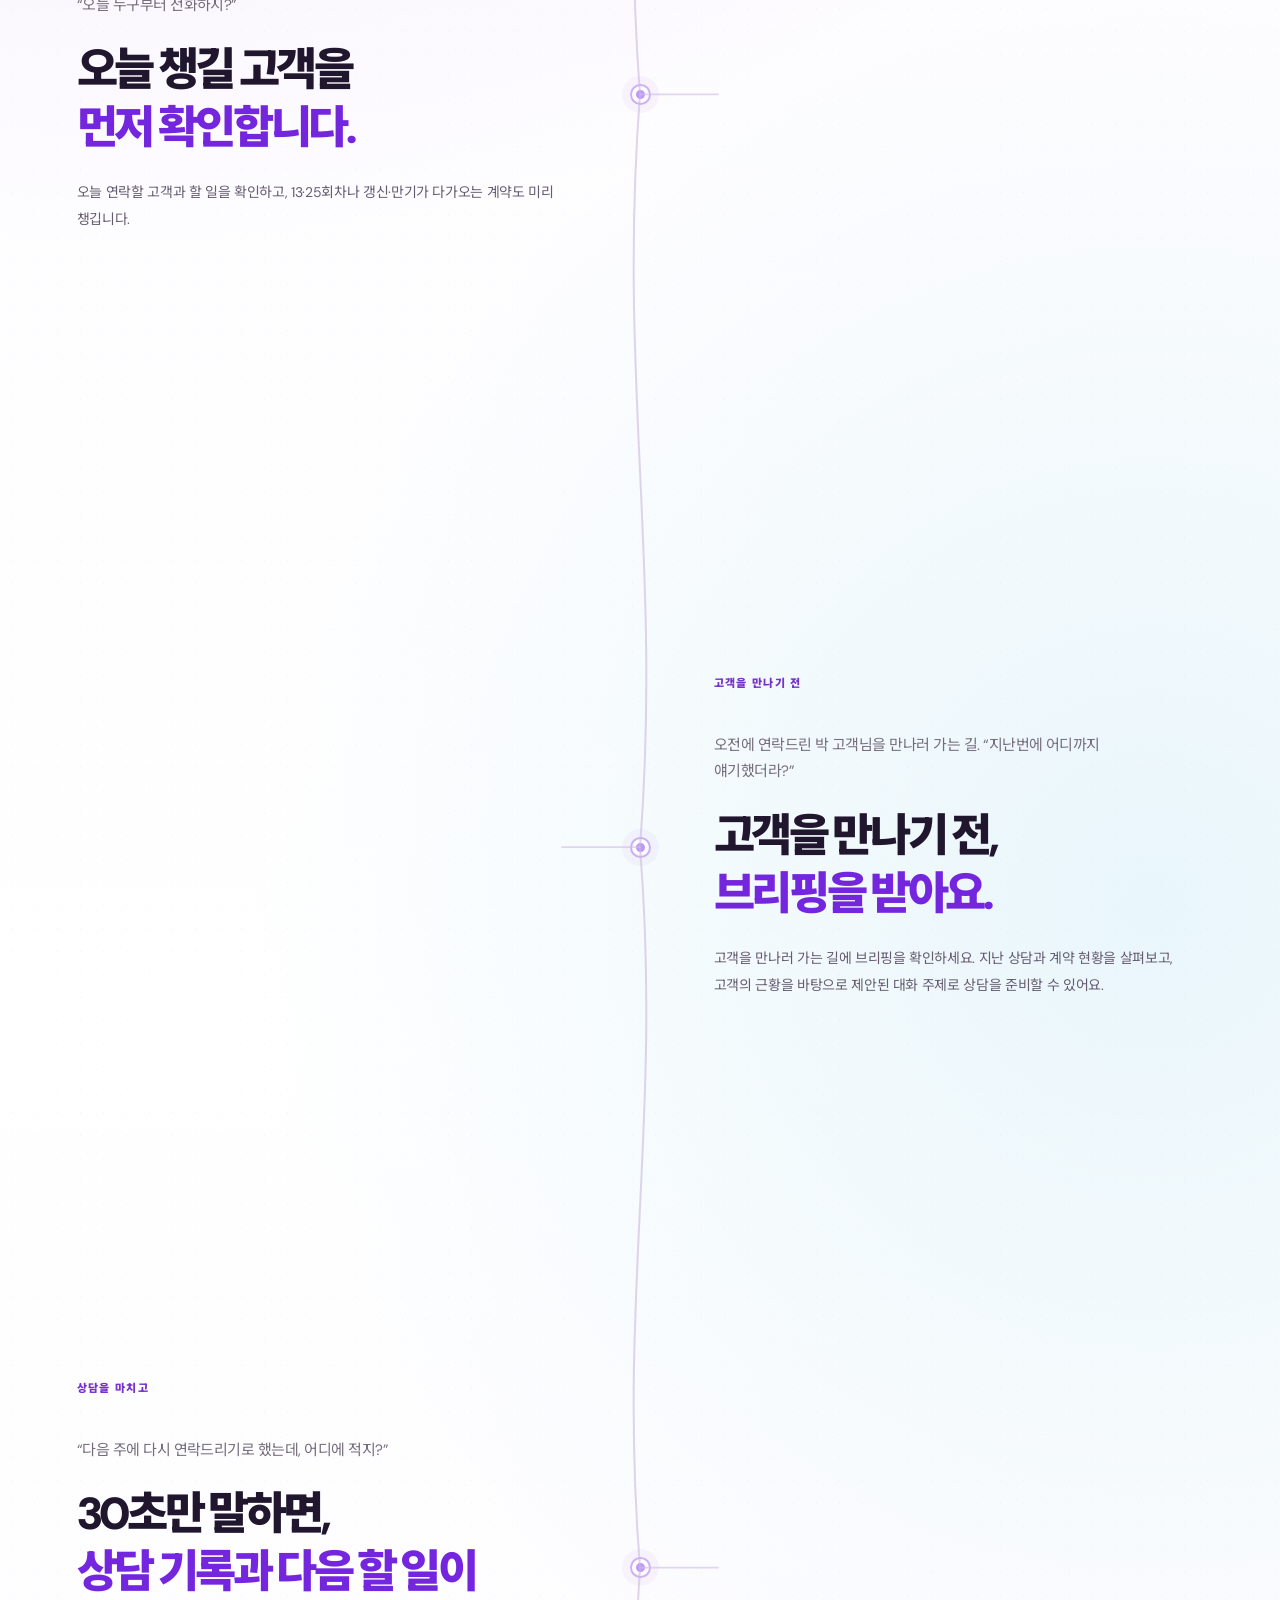
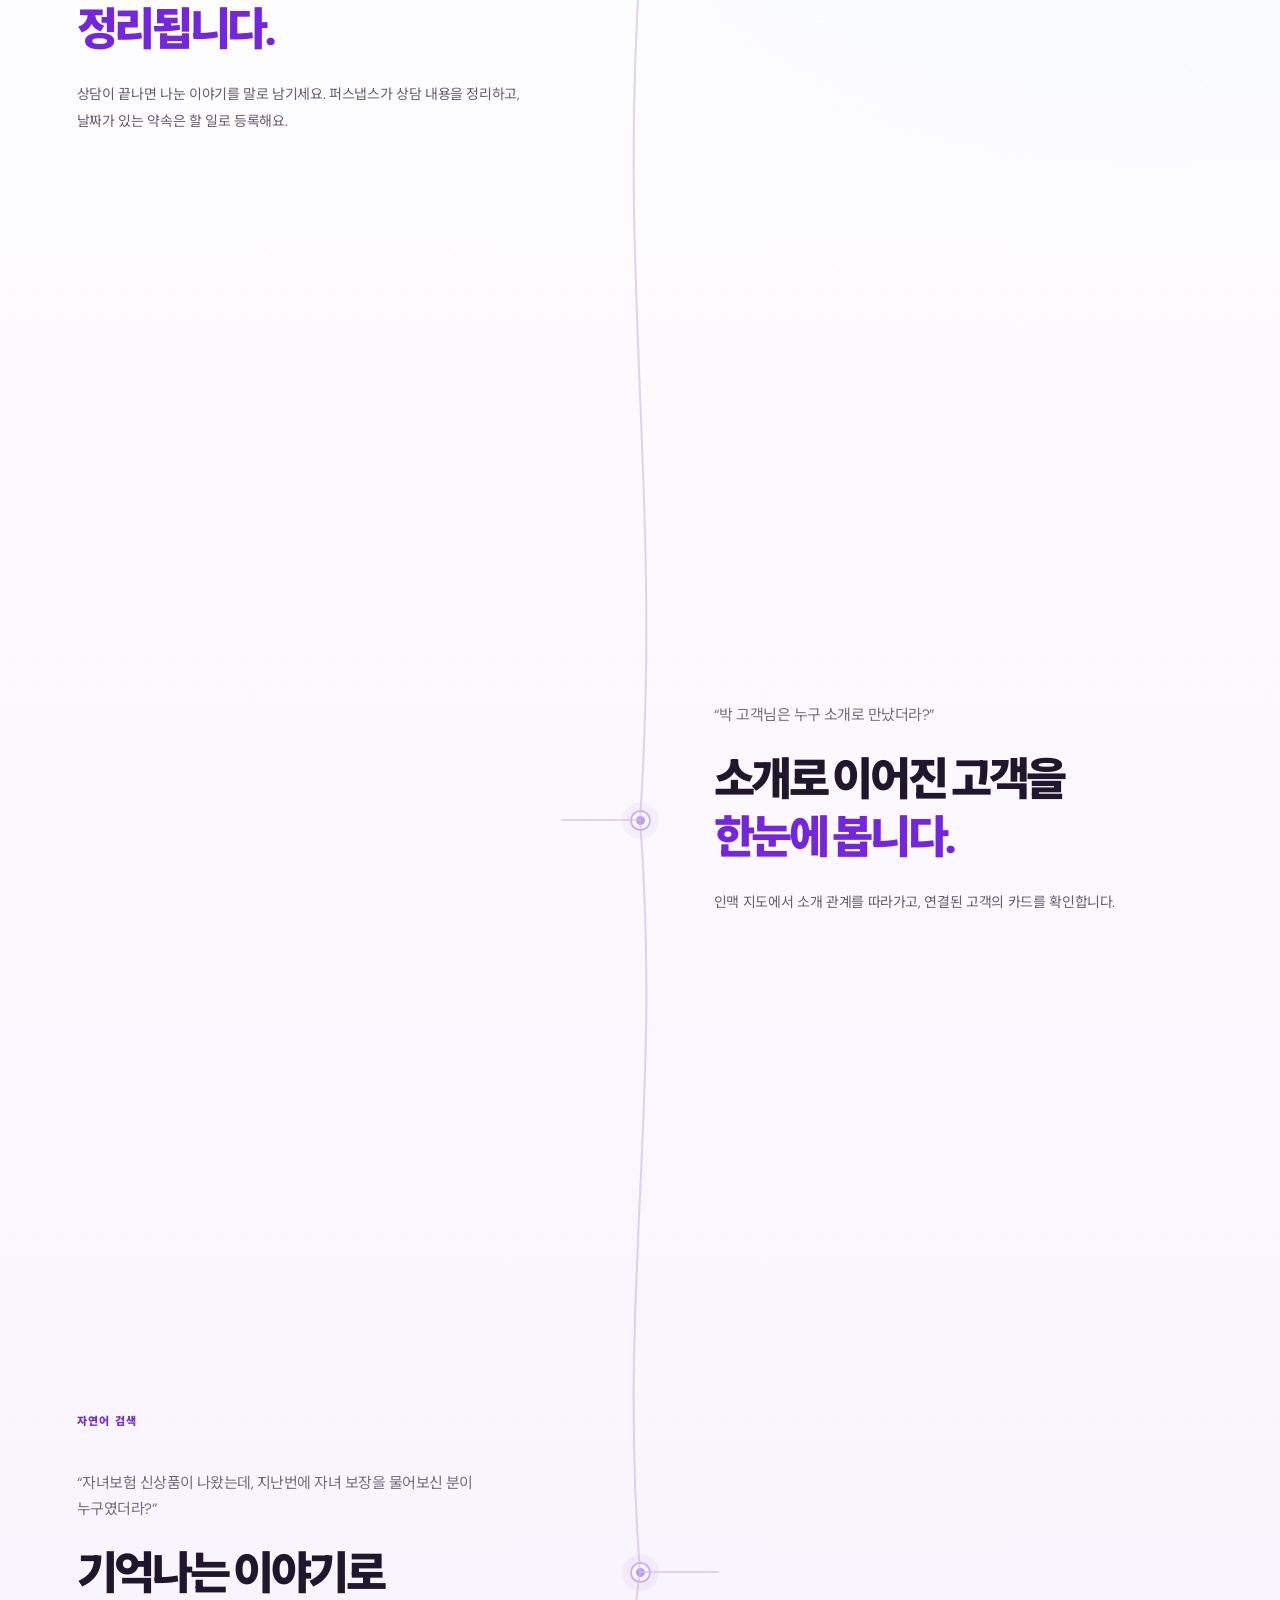
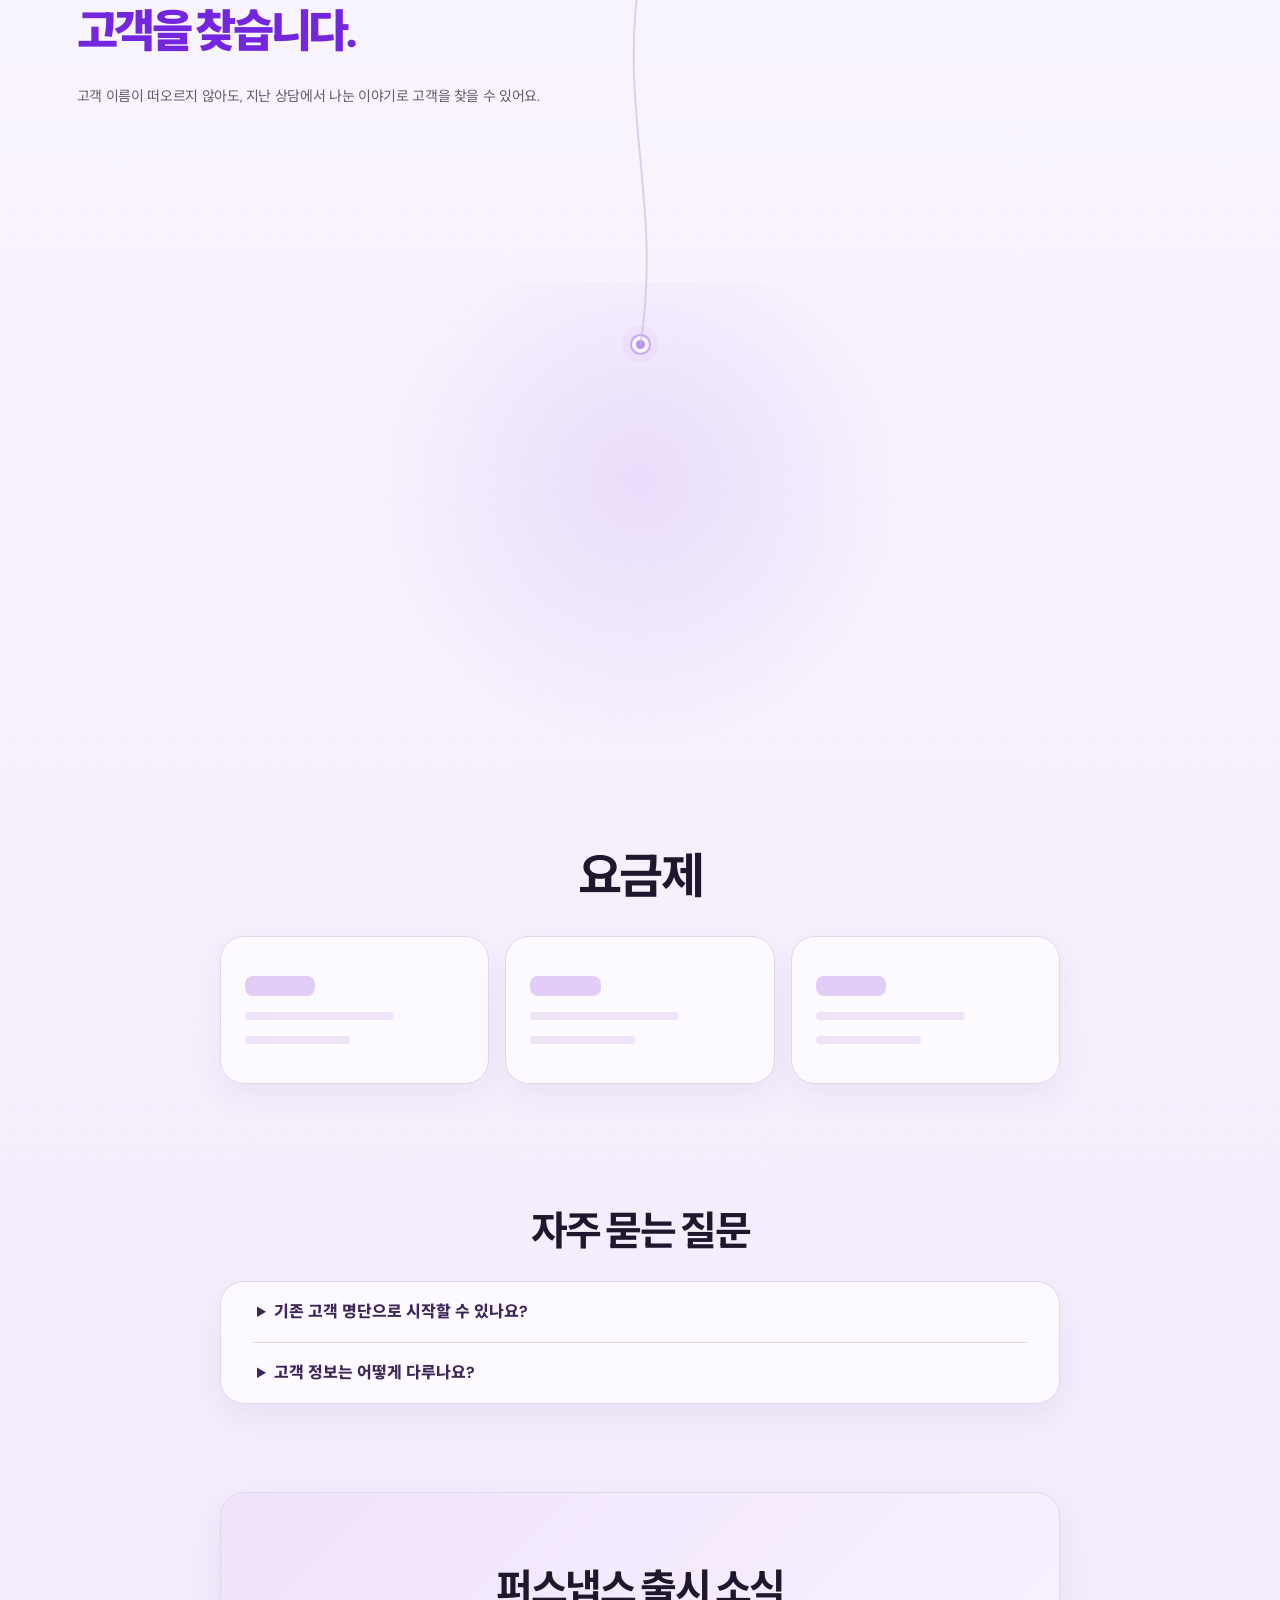
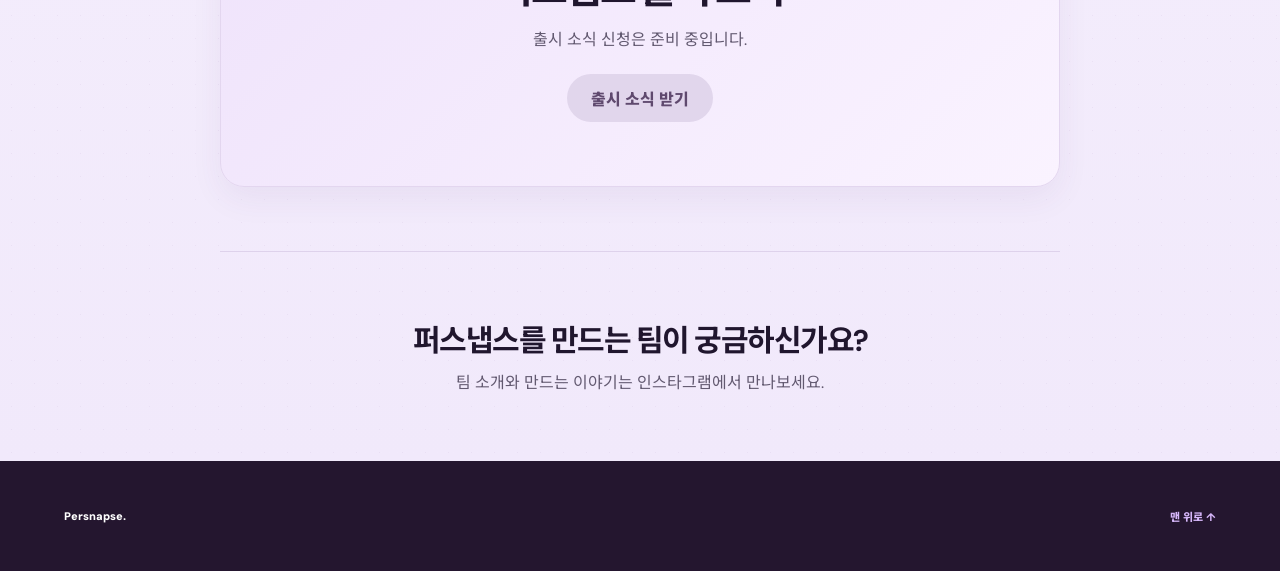
==== commit 80f54211: "Soften landing brain illustration saturation" ====
--- a/concept-01-flow/index.html
+++ b/concept-01-flow/index.html
@@ -6,7 +6,7 @@
   <meta name="theme-color" content="#f7f5fc">
   <meta name="description" content="오늘 챙길 고객과 지난 약속을 한곳에서 확인하세요. 보험설계사를 위한 고객관리 도구 퍼스냅스.">
   <title>Persnapse — 다시 연락할 고객을 놓치지 않도록</title>
-  <link rel="stylesheet" href="./styles.css?v=brain-opacity-85">
+  <link rel="stylesheet" href="./styles.css?v=brain-saturation-90">
   <script src="./app.js?v=mobile-signal-origin" defer></script>
 </head>
 <body>
--- a/concept-01-flow/styles.css
+++ b/concept-01-flow/styles.css
@@ -92,7 +92,7 @@
   width:100%;
   height:auto;
   opacity:.85;
-  filter:drop-shadow(0 13px 14px #6846761a);
+  filter:saturate(.9) drop-shadow(0 13px 14px #6846761a);
 }
 .hero-detail{max-width:590px;margin:0 auto}
 .hero-detail > p{margin:0;font-size:clamp(15px,1.14vw,18px);line-height:1.8;color:#625970;letter-spacing:-.03em}
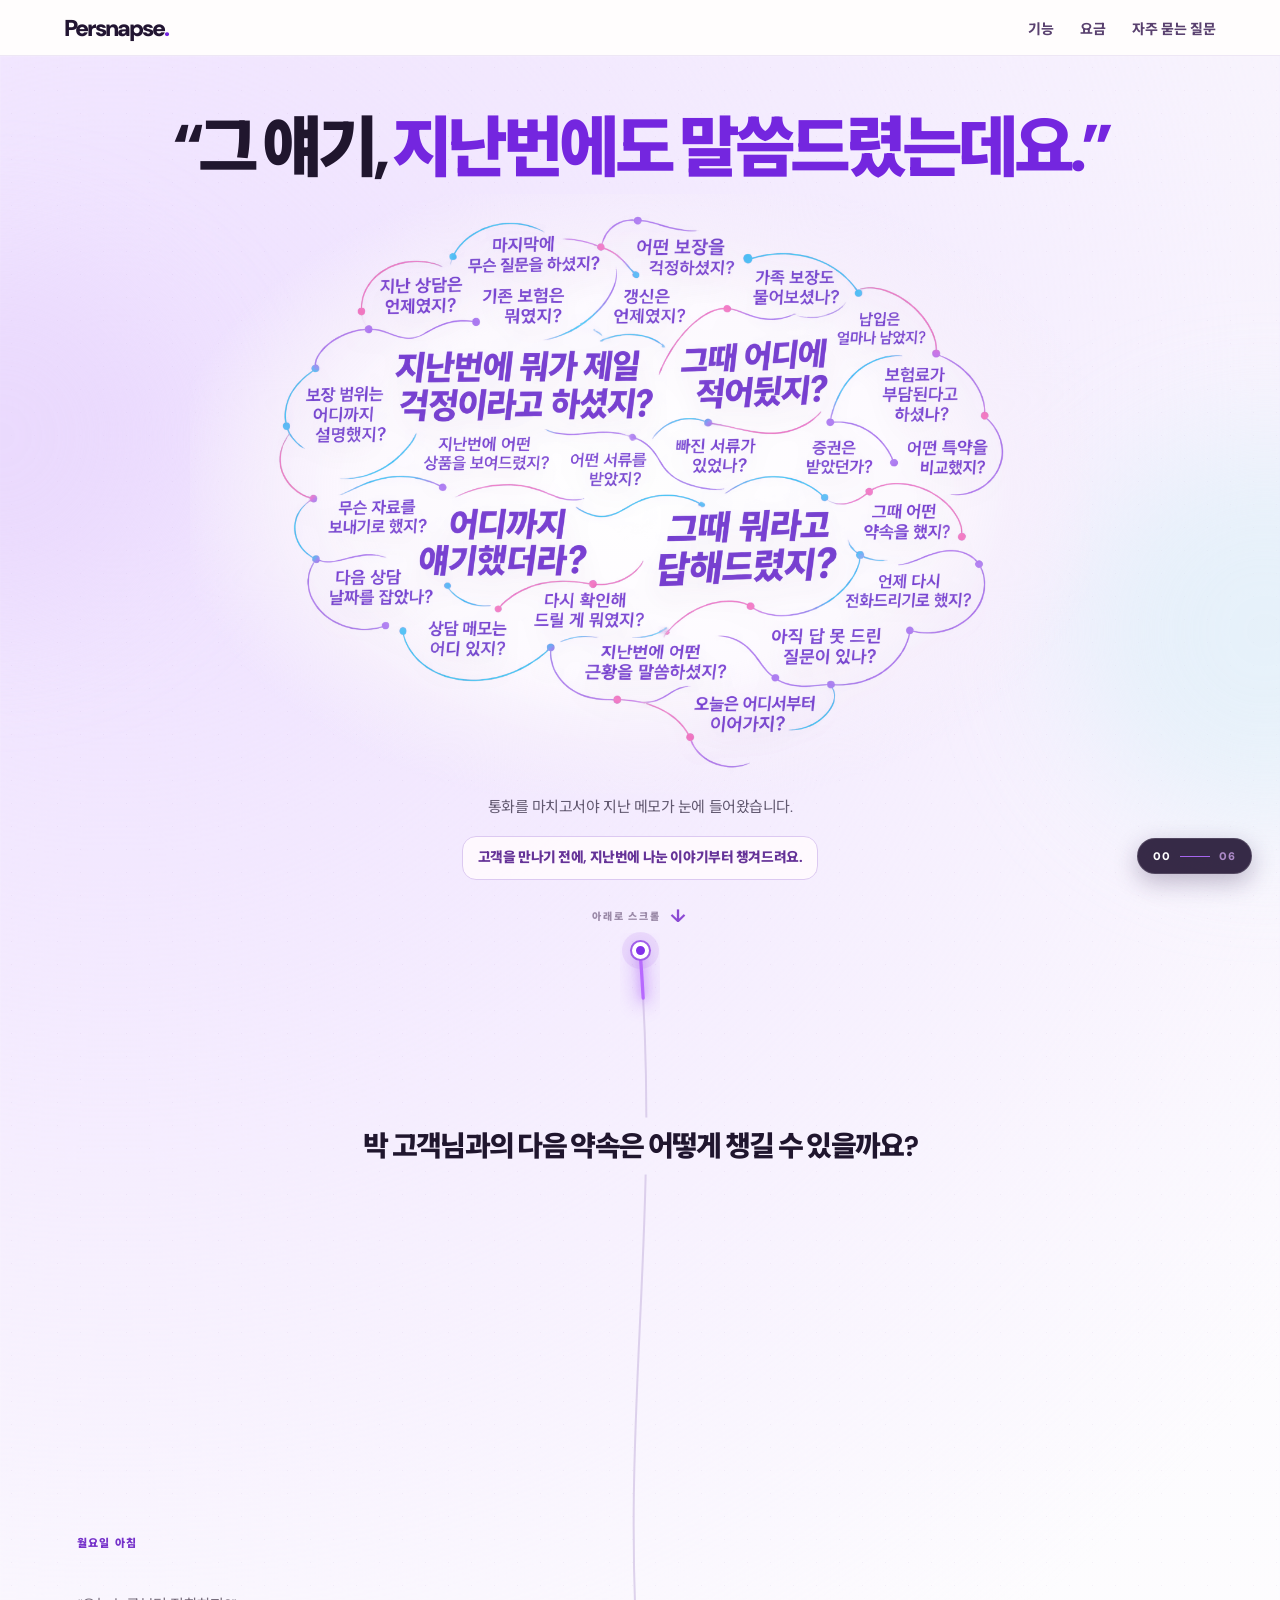
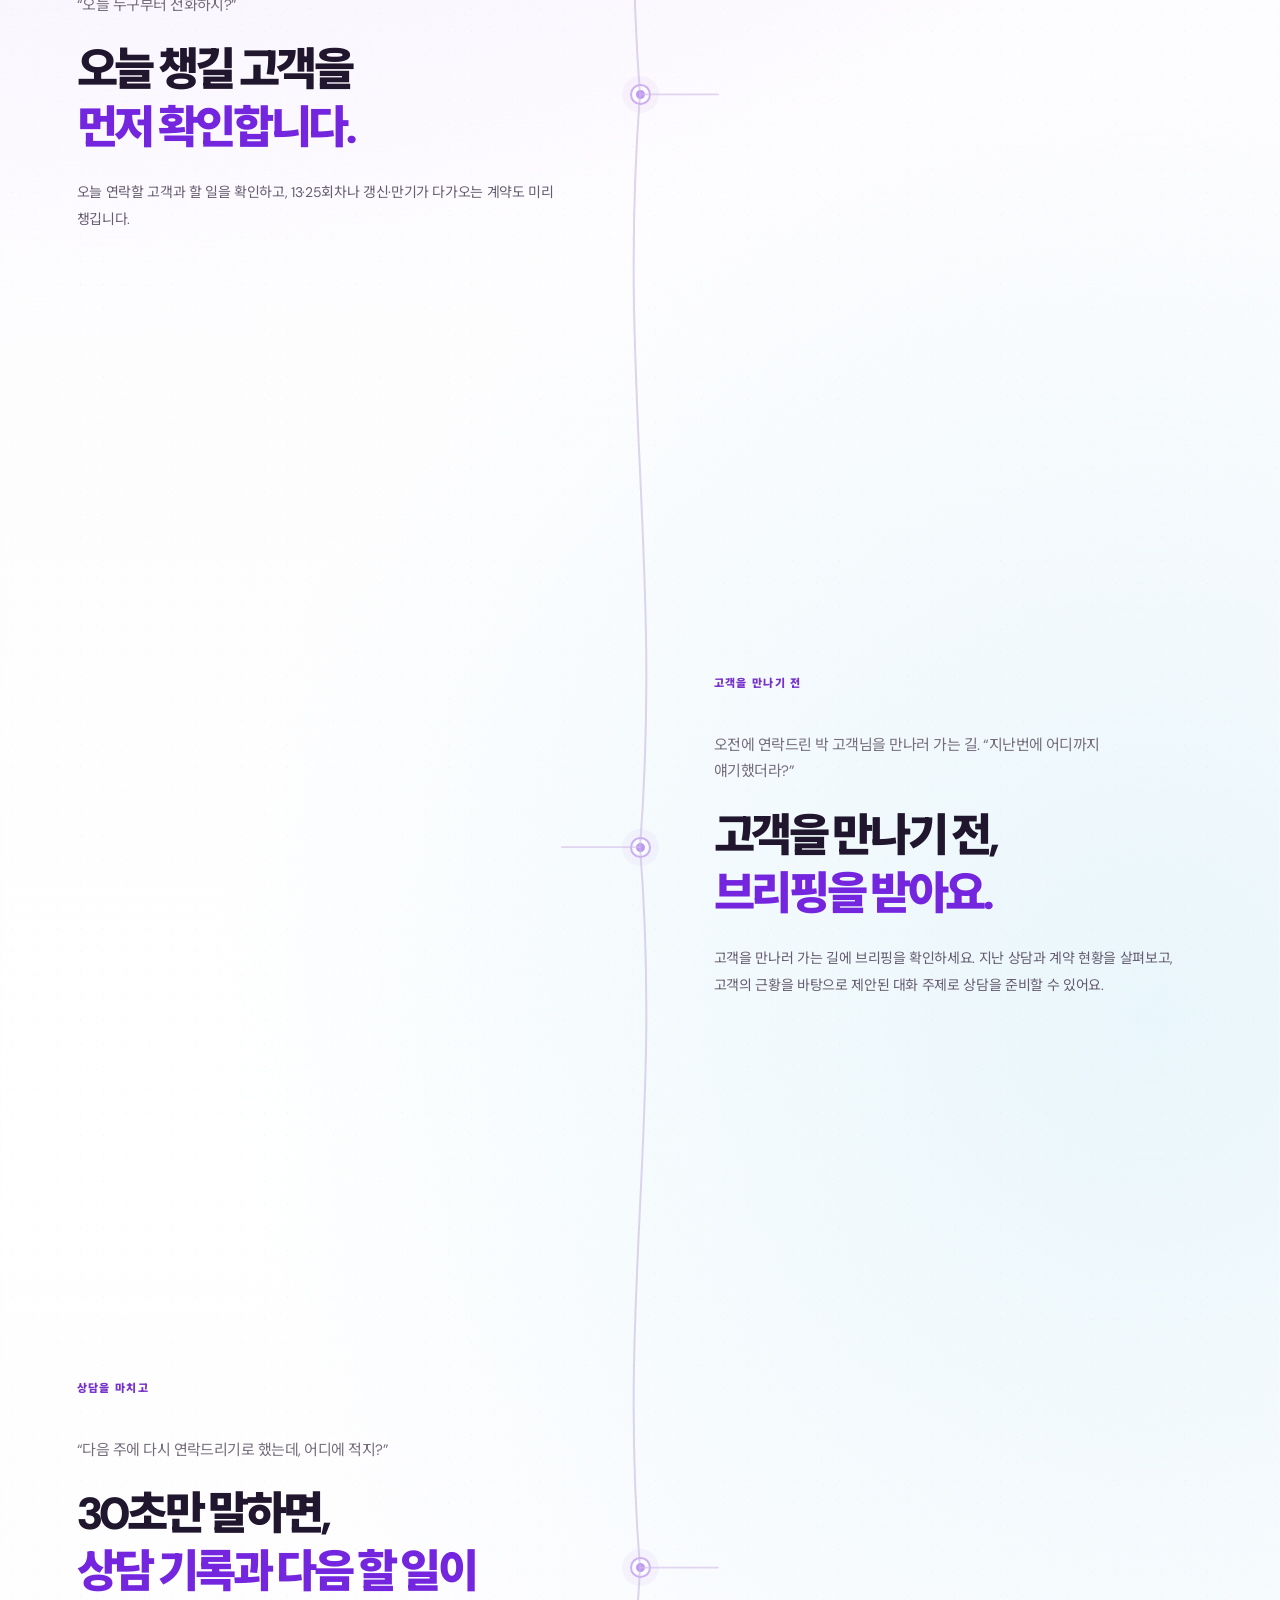
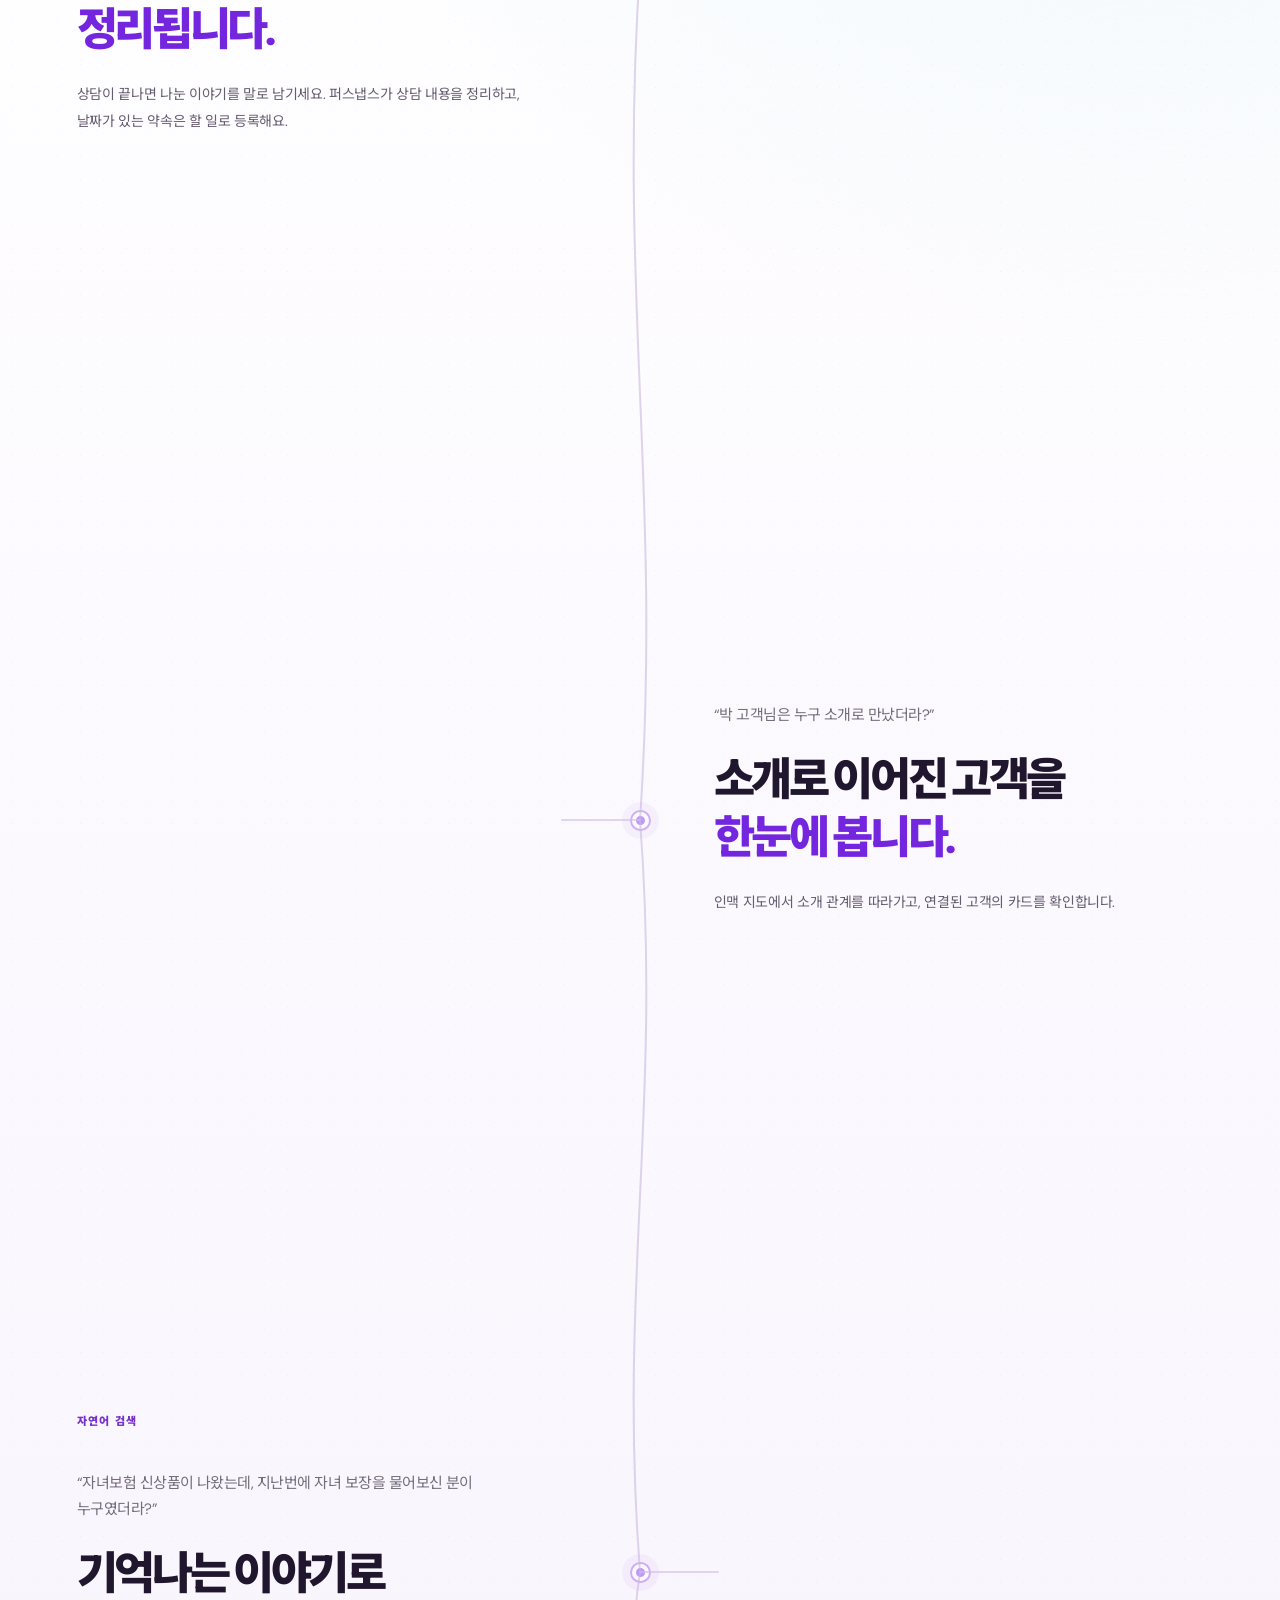
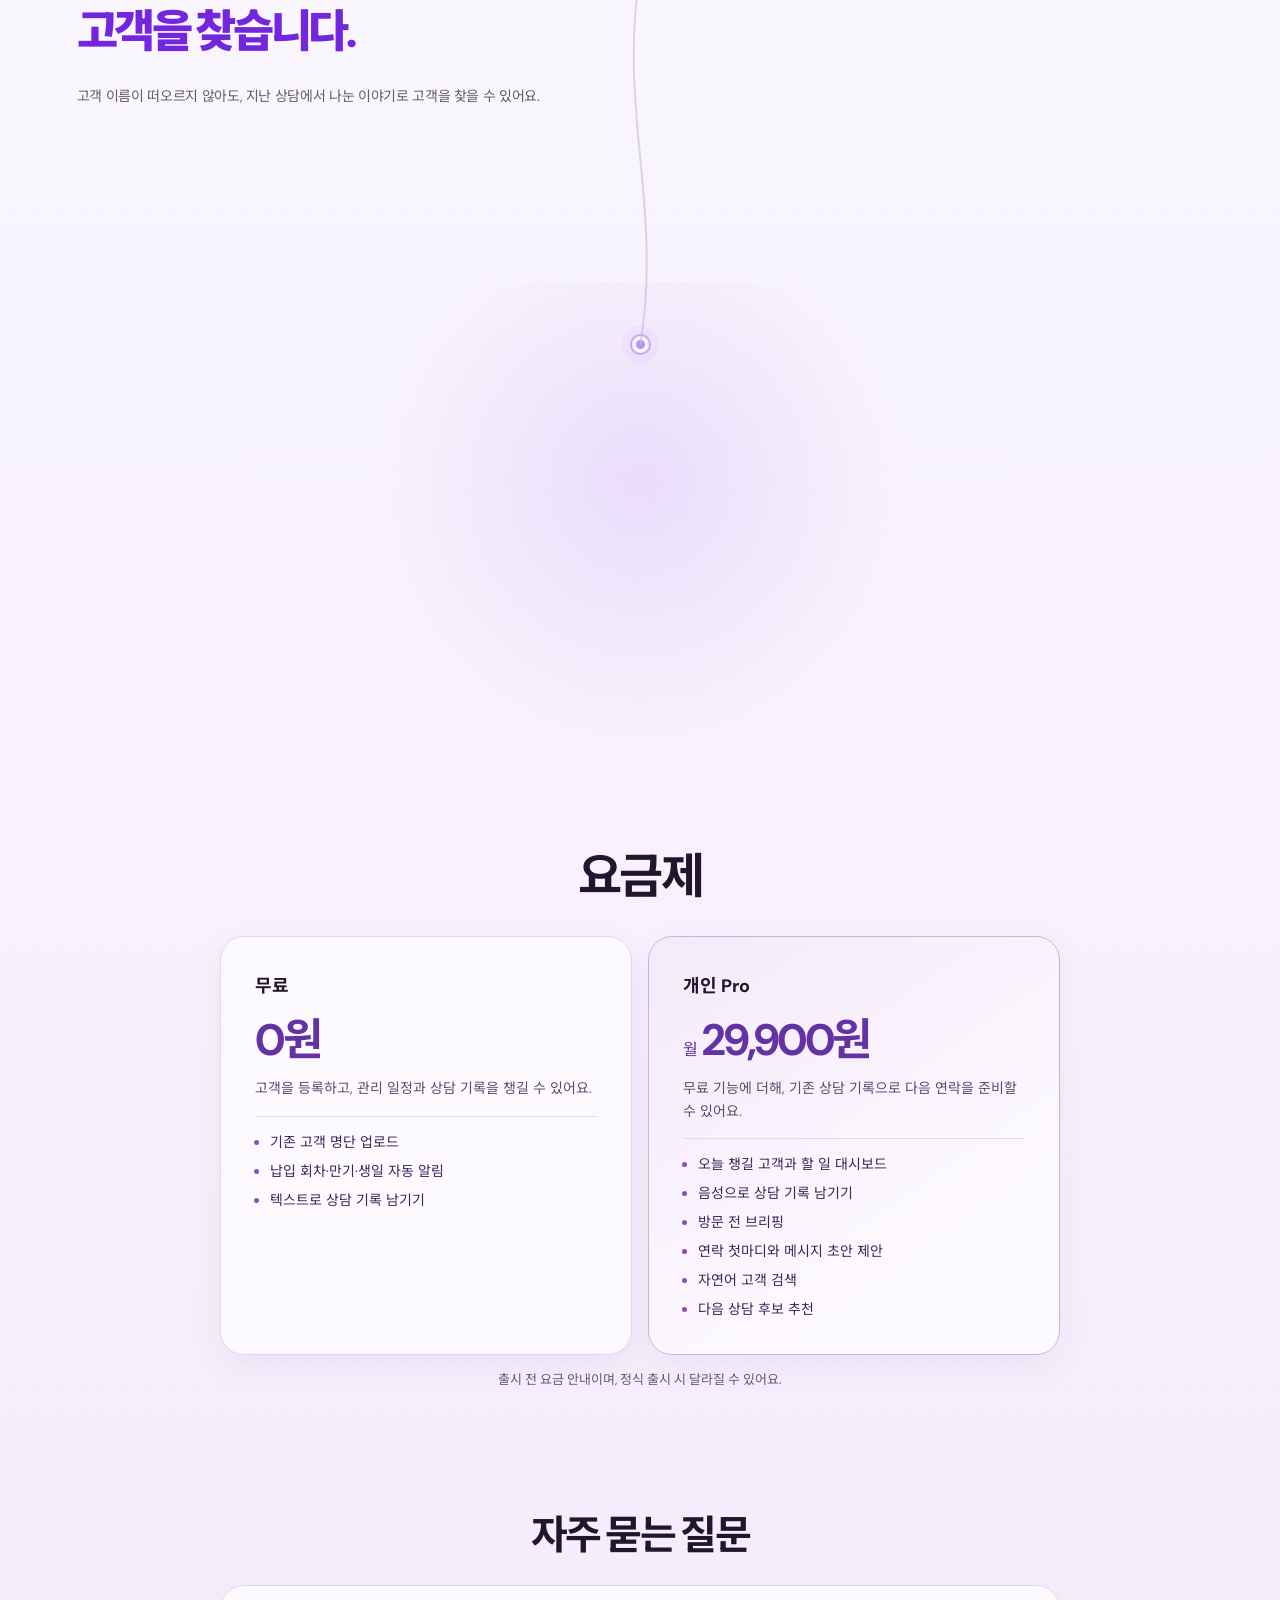
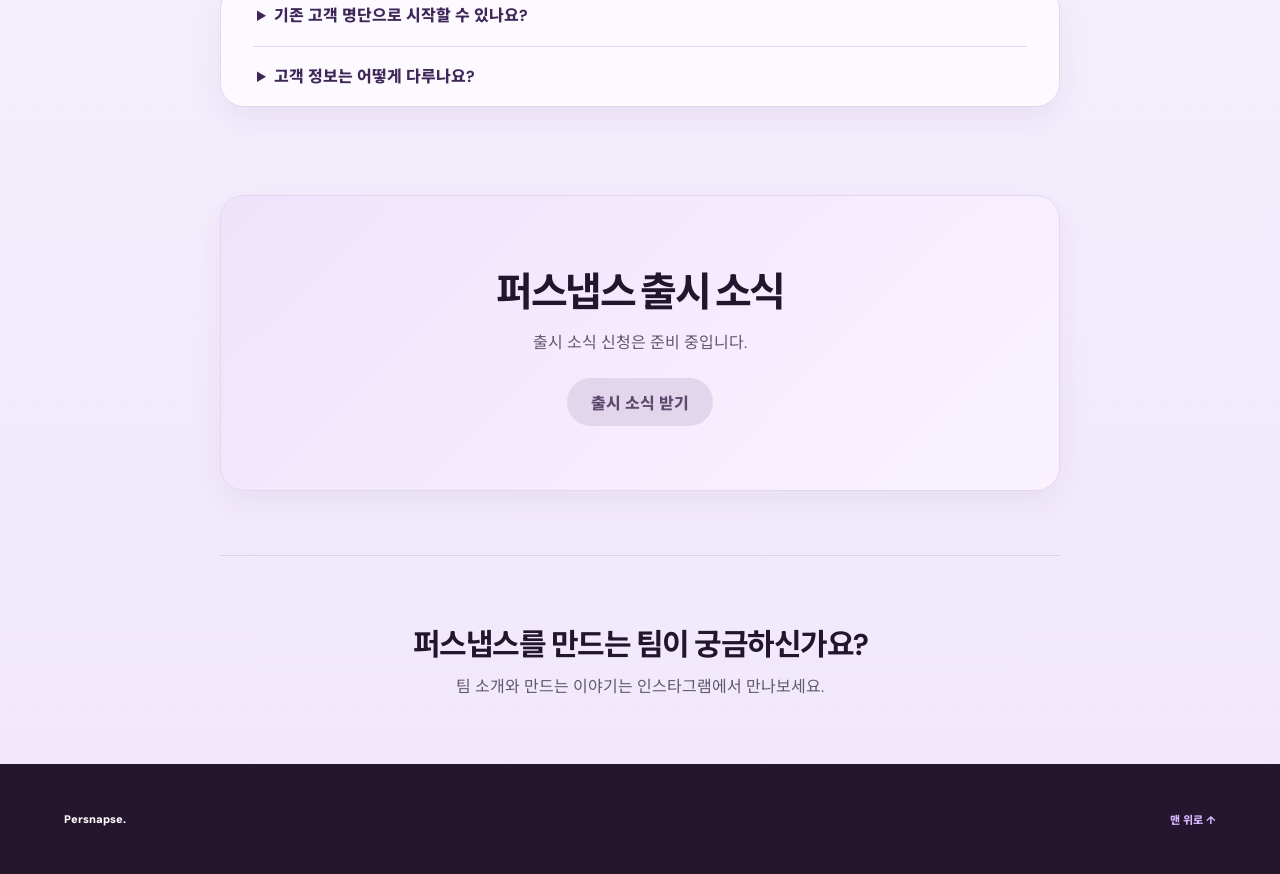
==== commit c674f180: "Add free and Pro landing pricing comparison" ====
--- a/concept-01-flow/index.html
+++ b/concept-01-flow/index.html
@@ -6,7 +6,7 @@
   <meta name="theme-color" content="#f7f5fc">
   <meta name="description" content="오늘 챙길 고객과 지난 약속을 한곳에서 확인하세요. 보험설계사를 위한 고객관리 도구 퍼스냅스.">
   <title>Persnapse — 다시 연락할 고객을 놓치지 않도록</title>
-  <link rel="stylesheet" href="./styles.css?v=brain-saturation-90">
+  <link rel="stylesheet" href="./styles.css?v=individual-pricing">
   <script src="./app.js?v=mobile-signal-origin" defer></script>
 </head>
 <body>
@@ -226,11 +226,32 @@
 
       <section class="pricing-preview" aria-labelledby="pricing-title">
         <h2 id="pricing-title">요금제</h2>
-        <div class="pricing-preview-grid" aria-hidden="true">
-          <div class="pricing-preview-card"><i></i><i></i><i></i></div>
-          <div class="pricing-preview-card"><i></i><i></i><i></i></div>
-          <div class="pricing-preview-card"><i></i><i></i><i></i></div>
-        </div>
+        <div class="pricing-preview-grid">
+          <article class="pricing-preview-card">
+            <h3>무료</h3>
+            <p class="pricing-price"><strong>0원</strong></p>
+            <p class="pricing-summary">고객을 등록하고, 관리 일정과 상담 기록을 챙길 수 있어요.</p>
+            <ul class="pricing-features">
+              <li>기존 고객 명단 업로드</li>
+              <li>납입 회차·만기·생일 자동 알림</li>
+              <li>텍스트로 상담 기록 남기기</li>
+            </ul>
+          </article>
+          <article class="pricing-preview-card pricing-preview-pro">
+            <h3>개인 Pro</h3>
+            <p class="pricing-price">월 <strong>29,900원</strong></p>
+            <p class="pricing-summary">무료 기능에 더해, 기존 상담 기록으로 다음 연락을 준비할 수 있어요.</p>
+            <ul class="pricing-features">
+              <li>오늘 챙길 고객과 할 일 대시보드</li>
+              <li>음성으로 상담 기록 남기기</li>
+              <li>방문 전 브리핑</li>
+              <li>연락 첫마디와 메시지 초안 제안</li>
+              <li>자연어 고객 검색</li>
+              <li>다음 상담 후보 추천</li>
+            </ul>
+          </article>
+        </div>
+        <p class="pricing-note">출시 전 요금 안내이며, 정식 출시 시 달라질 수 있어요.</p>
       </section>
       <section class="landing-faq" aria-labelledby="faq-title">
         <h2 id="faq-title">자주 묻는 질문</h2>
--- a/concept-01-flow/styles.css
+++ b/concept-01-flow/styles.css
@@ -216,17 +216,22 @@
 }
 .pricing-preview{padding:clamp(26px,4vw,44px) 24px clamp(24px,4vw,52px);text-align:center}
 .pricing-preview h2{margin:0 0 28px;font-size:clamp(30px,4vw,48px);letter-spacing:-.06em}
-.pricing-preview-grid{display:grid;grid-template-columns:repeat(3,minmax(0,1fr));gap:16px;max-width:var(--panel-width);margin:auto}
+.pricing-preview-grid{display:grid;grid-template-columns:repeat(2,minmax(0,1fr));gap:16px;max-width:var(--panel-width);margin:auto}
 .pricing-preview-card,.landing-faq-list,.launch-section {
   border:1px solid var(--panel-border);
   border-radius:var(--panel-radius);
   background:var(--panel-surface);
   box-shadow:var(--panel-shadow);
 }
-.pricing-preview-card{display:grid;align-content:center;gap:16px;min-height:148px;padding:24px;text-align:left}
-.pricing-preview-card i{display:block;width:68%;height:8px;border-radius:8px;background:#eee3f8}
-.pricing-preview-card i:first-child{width:32%;height:20px;background:#e1cdf5}
-.pricing-preview-card i:last-child{width:48%}
+.pricing-preview-card{padding:clamp(20px,3.5vw,34px);text-align:left}
+.pricing-preview-pro{border-color:#cbb1ec;background:linear-gradient(145deg,#f4eafa,#fdfaff 76%)}
+.pricing-preview-card h3{margin:0;font-size:1.125rem}
+.pricing-price{margin:6px 0 8px;color:#6333a3}
+.pricing-price strong{font-size:clamp(30px,4.2vw,44px);letter-spacing:-.055em}
+.pricing-summary{margin:0;color:#5e4b70;font-size:.875rem;line-height:1.6}
+.pricing-features{display:grid;gap:8px;margin:16px 0 0;padding:15px 0 0 1.1em;border-top:1px solid #e5d8f0;color:#3e2758;font-size:.875rem;line-height:1.5}
+.pricing-features li::marker{color:#8a4ec1}
+.pricing-note{margin:14px 0 0;color:#685879;font-size:.8125rem}
 .landing-faq,.launch-section,.team-section{padding:clamp(30px,5vw,64px) 24px;text-align:center}
 .landing-faq h2,.launch-section h2{margin:0 0 24px;font-size:clamp(27px,3.5vw,40px);letter-spacing:-.06em}
 .landing-faq-list{max-width:var(--panel-width);margin:auto;padding:0 clamp(16px,3vw,32px);text-align:left}
@@ -247,7 +252,7 @@
 .team-section{max-width:840px;margin:0 auto;border-top:1px solid #ded2eb}
 .team-section h2{margin:0 0 10px;font-size:clamp(21px,2.6vw,30px);letter-spacing:-.05em}
 .team-section p{margin:0;color:#625970;line-height:1.65}
-@media(max-width:560px){.pricing-preview-grid{grid-template-columns:1fr;max-width:340px}.pricing-preview-card{min-height:100px;gap:10px}}
+@media(max-width:560px){.pricing-preview-grid{grid-template-columns:1fr;max-width:340px}}
 .mobile-card-point{display:none}
 @media(max-width:760px){
   .chapter:has(.journey-art){min-height:0}
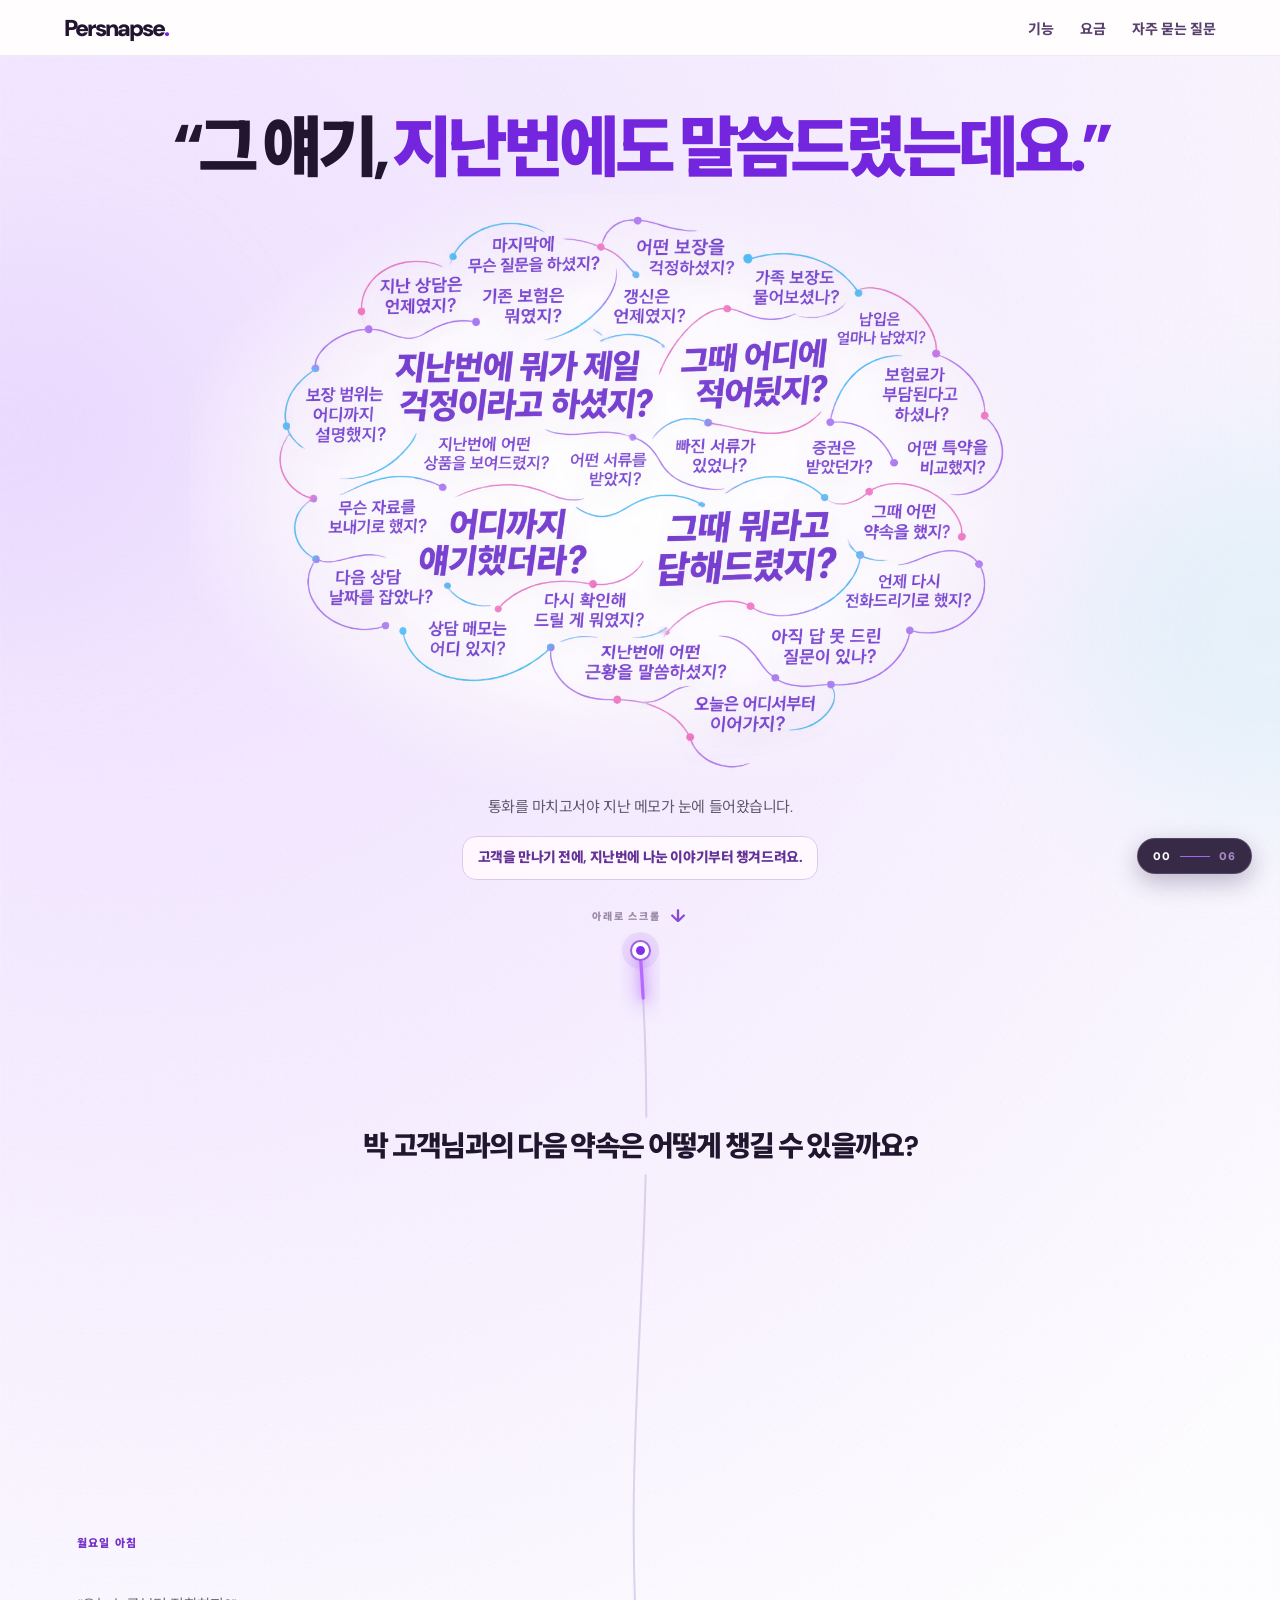
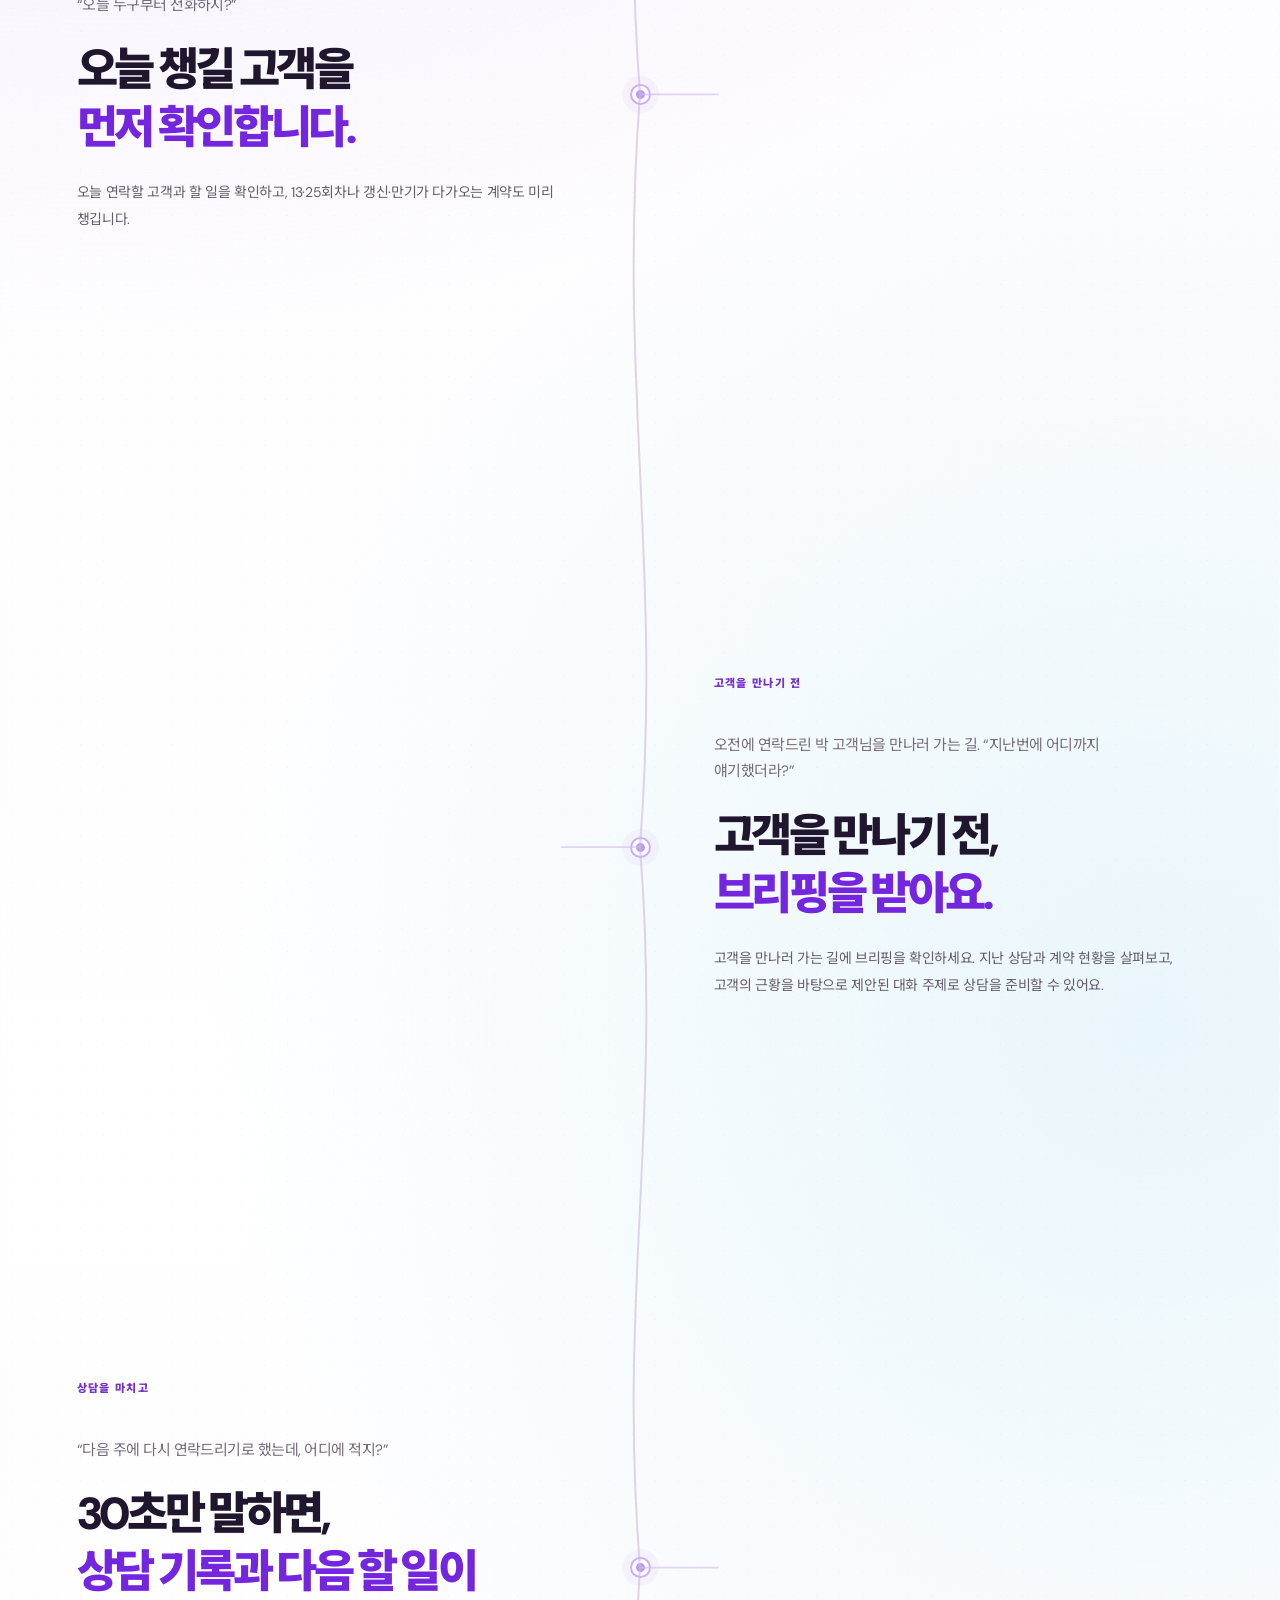
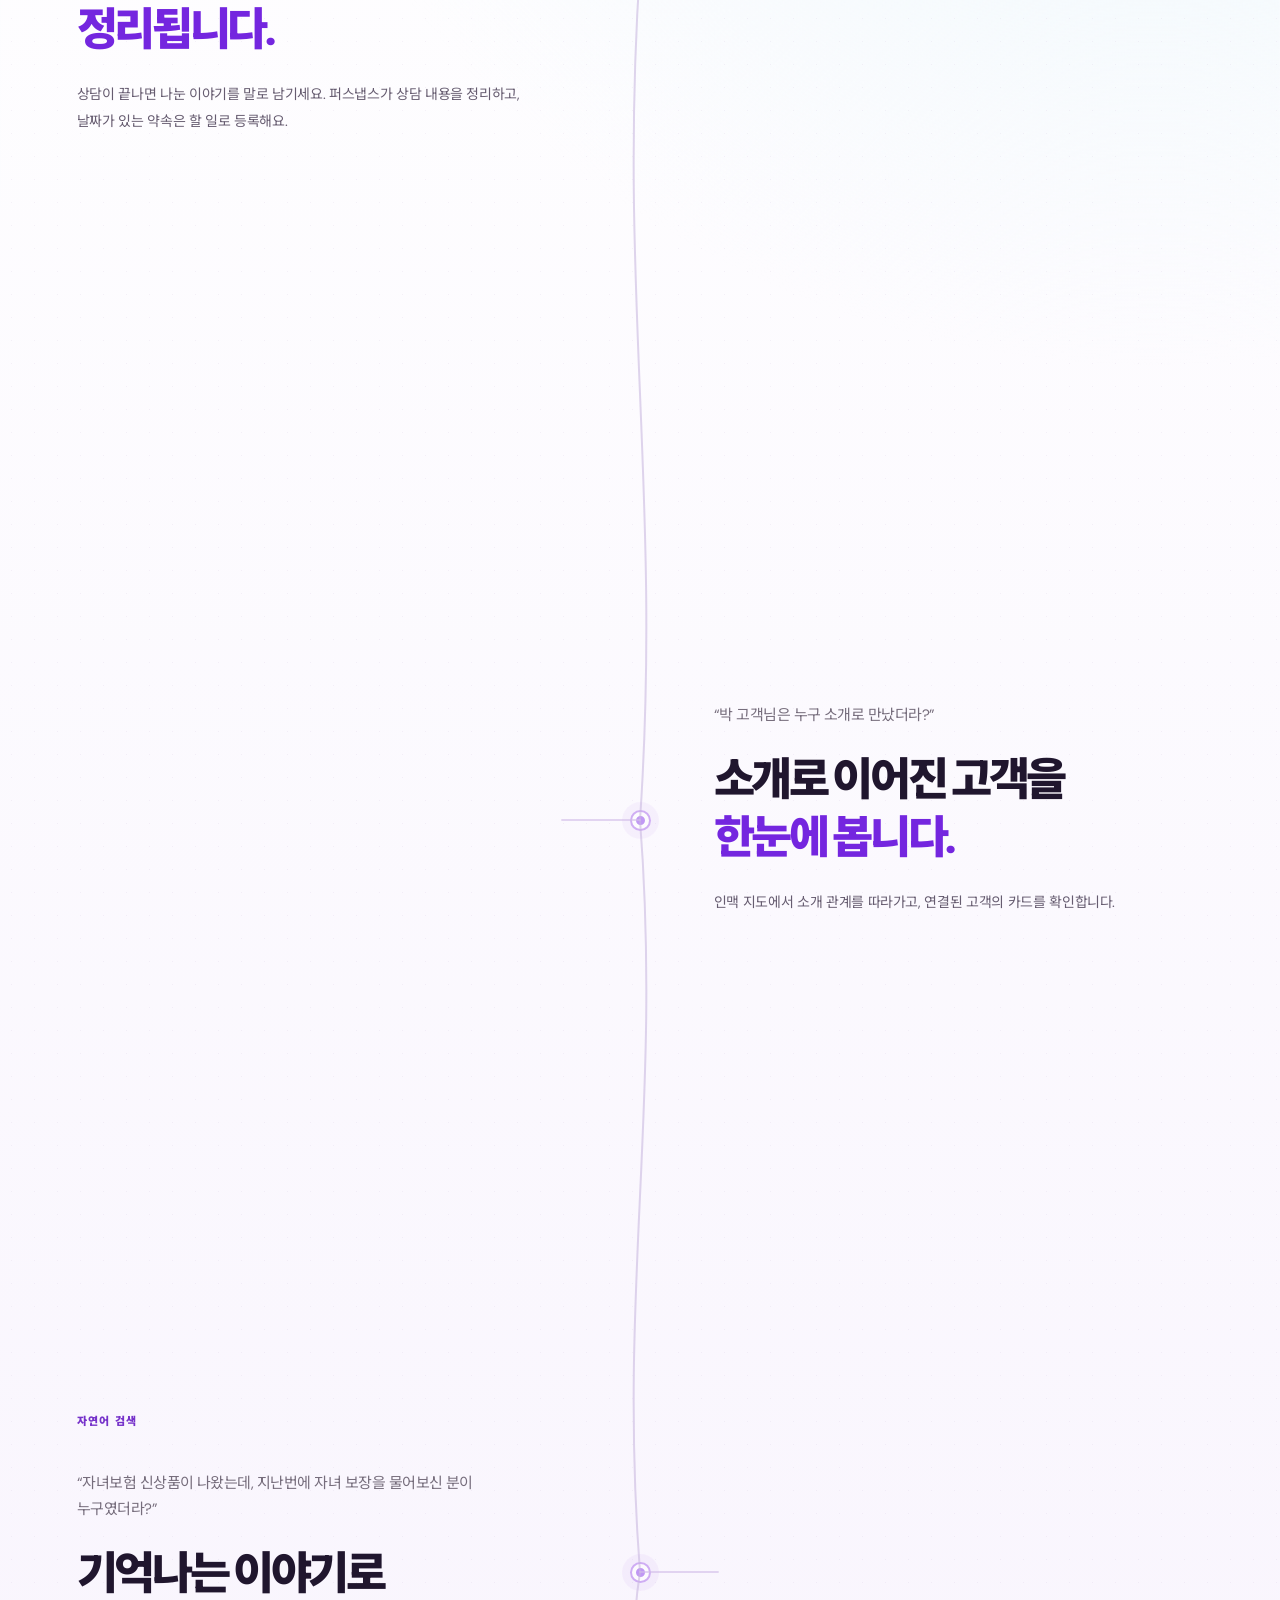
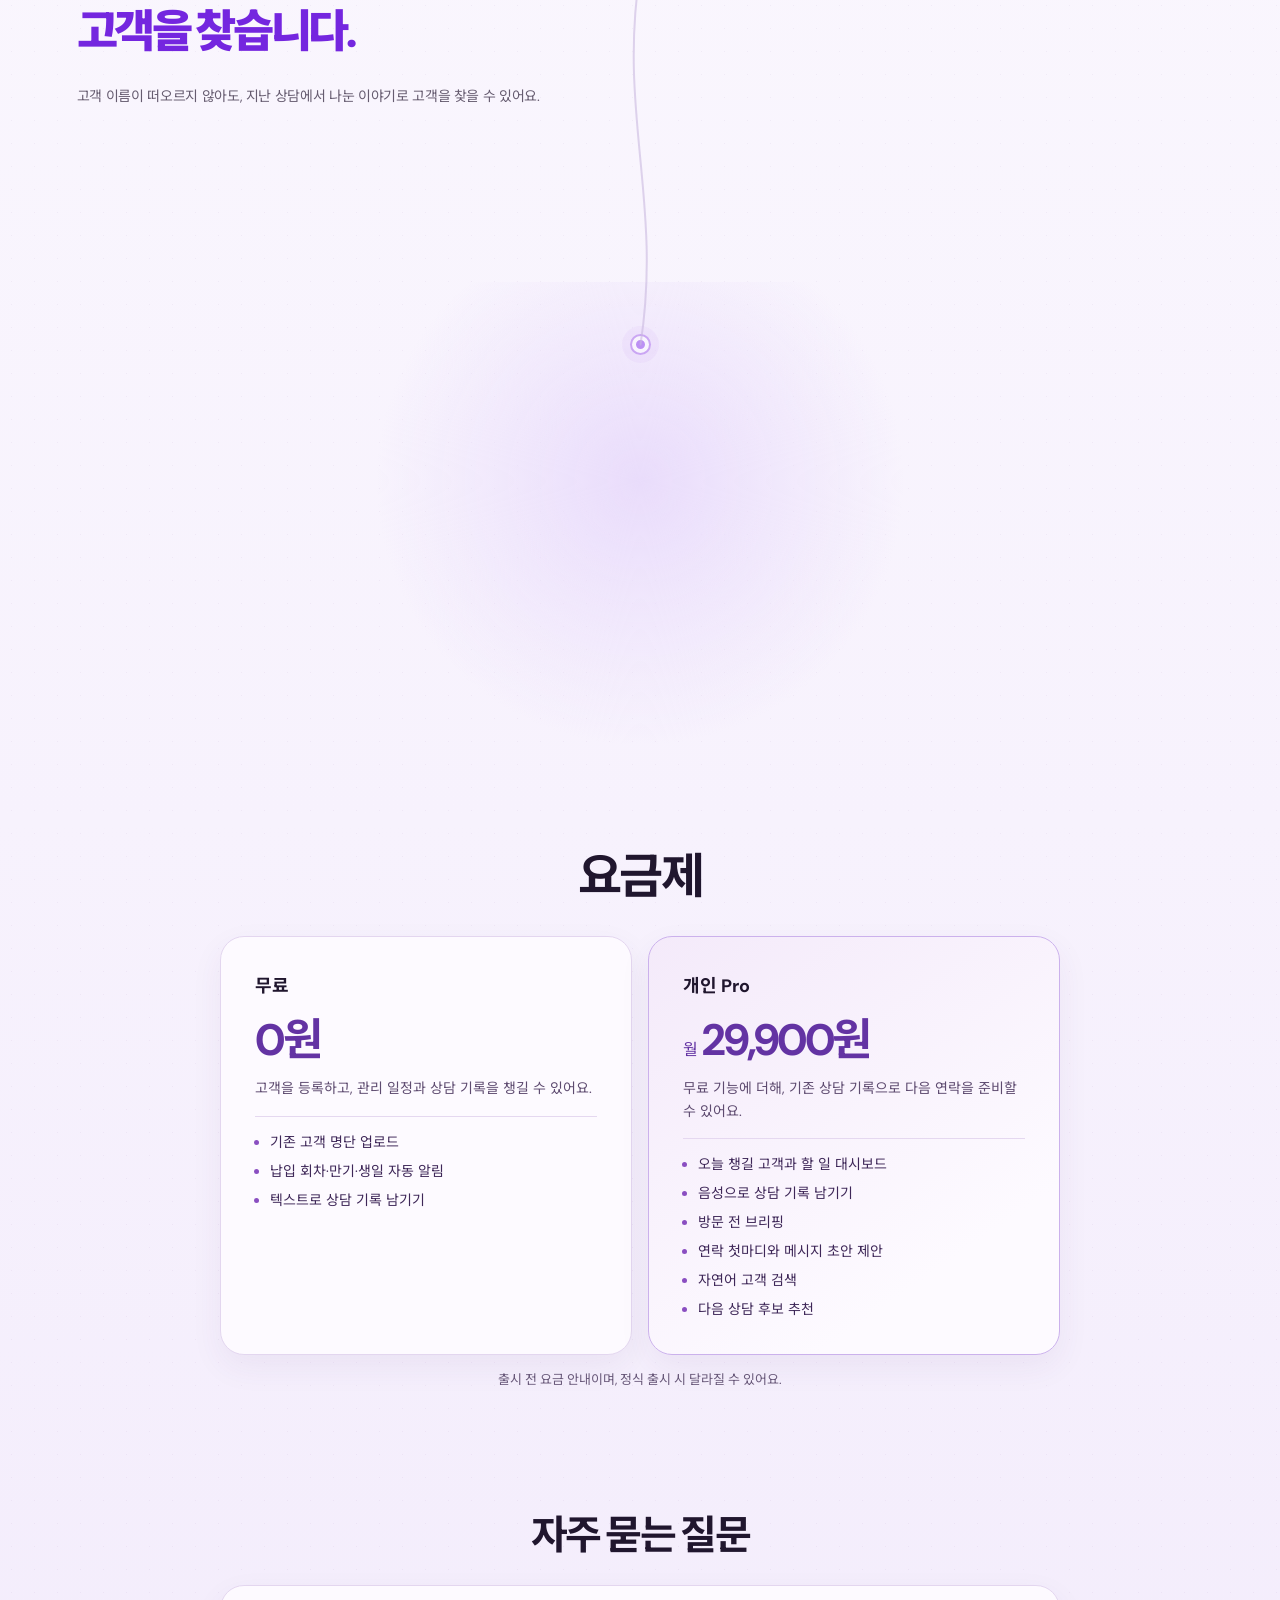
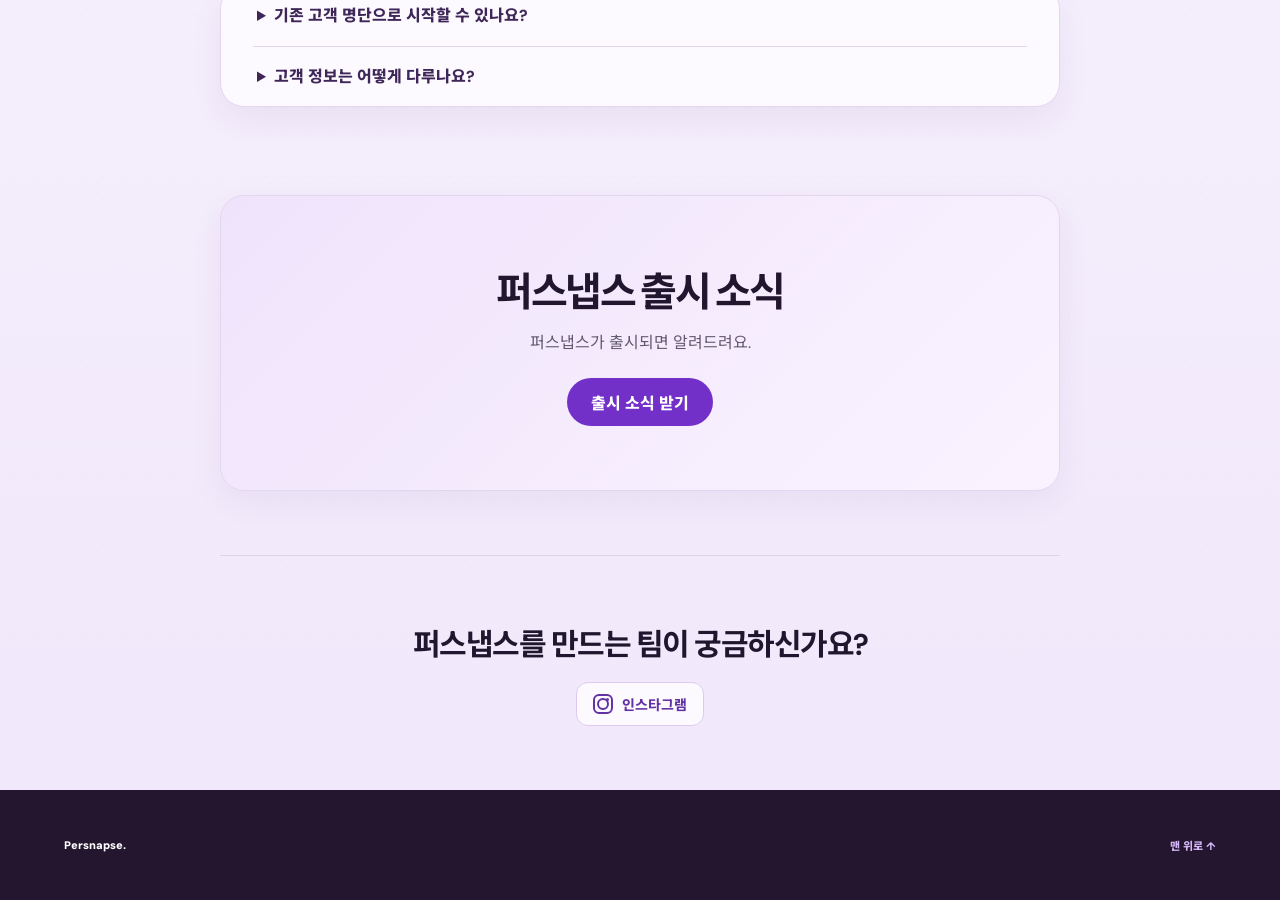
==== commit fa7ca380: "Connect launch signup and team Instagram" ====
--- a/concept-01-flow/index.html
+++ b/concept-01-flow/index.html
@@ -6,7 +6,7 @@
   <meta name="theme-color" content="#f7f5fc">
   <meta name="description" content="오늘 챙길 고객과 지난 약속을 한곳에서 확인하세요. 보험설계사를 위한 고객관리 도구 퍼스냅스.">
   <title>Persnapse — 다시 연락할 고객을 놓치지 않도록</title>
-  <link rel="stylesheet" href="./styles.css?v=individual-pricing">
+  <link rel="stylesheet" href="./styles.css?v=team-instagram-button">
   <script src="./app.js?v=mobile-signal-origin" defer></script>
 </head>
 <body>
@@ -268,14 +268,15 @@
       </section>
       <section class="launch-section" aria-labelledby="launch-title">
         <h2 id="launch-title">퍼스냅스 출시 소식</h2>
-        <p id="launch-status">출시 소식 신청은 준비 중입니다.</p>
-        <!-- Replace the disabled button with a link when signups open. -->
-        <button class="launch-button" type="button" aria-describedby="launch-status" disabled>출시 소식 받기</button>
+        <p>퍼스냅스가 출시되면 알려드려요.</p>
+        <a class="launch-button" href="https://docs.google.com/forms/d/e/1FAIpQLSdLNgLvdjj-8ZcWIqePJMm3ns5S2bmccjEegJRN87xaPt1RUw/viewform" target="_blank" rel="noopener noreferrer">출시 소식 받기</a>
       </section>
       <section class="team-section" aria-labelledby="team-title">
         <h2 id="team-title">퍼스냅스를 만드는 팀이 궁금하신가요?</h2>
-        <p>팀 소개와 만드는 이야기는 인스타그램에서 만나보세요.</p>
-        <!-- Add the official Instagram profile link here when the team provides its URL. -->
+        <a class="team-instagram" href="https://www.instagram.com/persnapse.team/" target="_blank" rel="noopener noreferrer" aria-label="퍼스냅스 인스타그램 (새 탭에서 열기)">
+          <span class="instagram-icon" aria-hidden="true"></span>
+          인스타그램
+        </a>
       </section>
     </div>
   </main>
--- a/concept-01-flow/styles.css
+++ b/concept-01-flow/styles.css
@@ -251,7 +251,12 @@
 .launch-button:disabled{background:#e1d6ec;color:#5f496e;cursor:default}
 .team-section{max-width:840px;margin:0 auto;border-top:1px solid #ded2eb}
 .team-section h2{margin:0 0 10px;font-size:clamp(21px,2.6vw,30px);letter-spacing:-.05em}
-.team-section p{margin:0;color:#625970;line-height:1.65}
+.team-instagram{display:inline-flex;align-items:center;justify-content:center;gap:9px;min-height:44px;margin-top:8px;padding:9px 16px;border:1px solid #ddcaee;border-radius:12px;background:var(--panel-surface);color:#6333a3;font-size:.875rem;font-weight:750;text-decoration:none}
+.team-instagram:hover{background:#f2e5fa;border-color:#cbb1ec}
+.team-instagram:focus-visible{outline:2px solid var(--violet);outline-offset:3px}
+.instagram-icon{position:relative;display:grid;place-items:center;width:20px;height:20px;border:2px solid currentColor;border-radius:6px}
+.instagram-icon::before{content:"";width:8px;height:8px;border:2px solid currentColor;border-radius:50%}
+.instagram-icon::after{content:"";position:absolute;top:2px;right:2px;width:3px;height:3px;border-radius:50%;background:currentColor}
 @media(max-width:560px){.pricing-preview-grid{grid-template-columns:1fr;max-width:340px}}
 .mobile-card-point{display:none}
 @media(max-width:760px){
